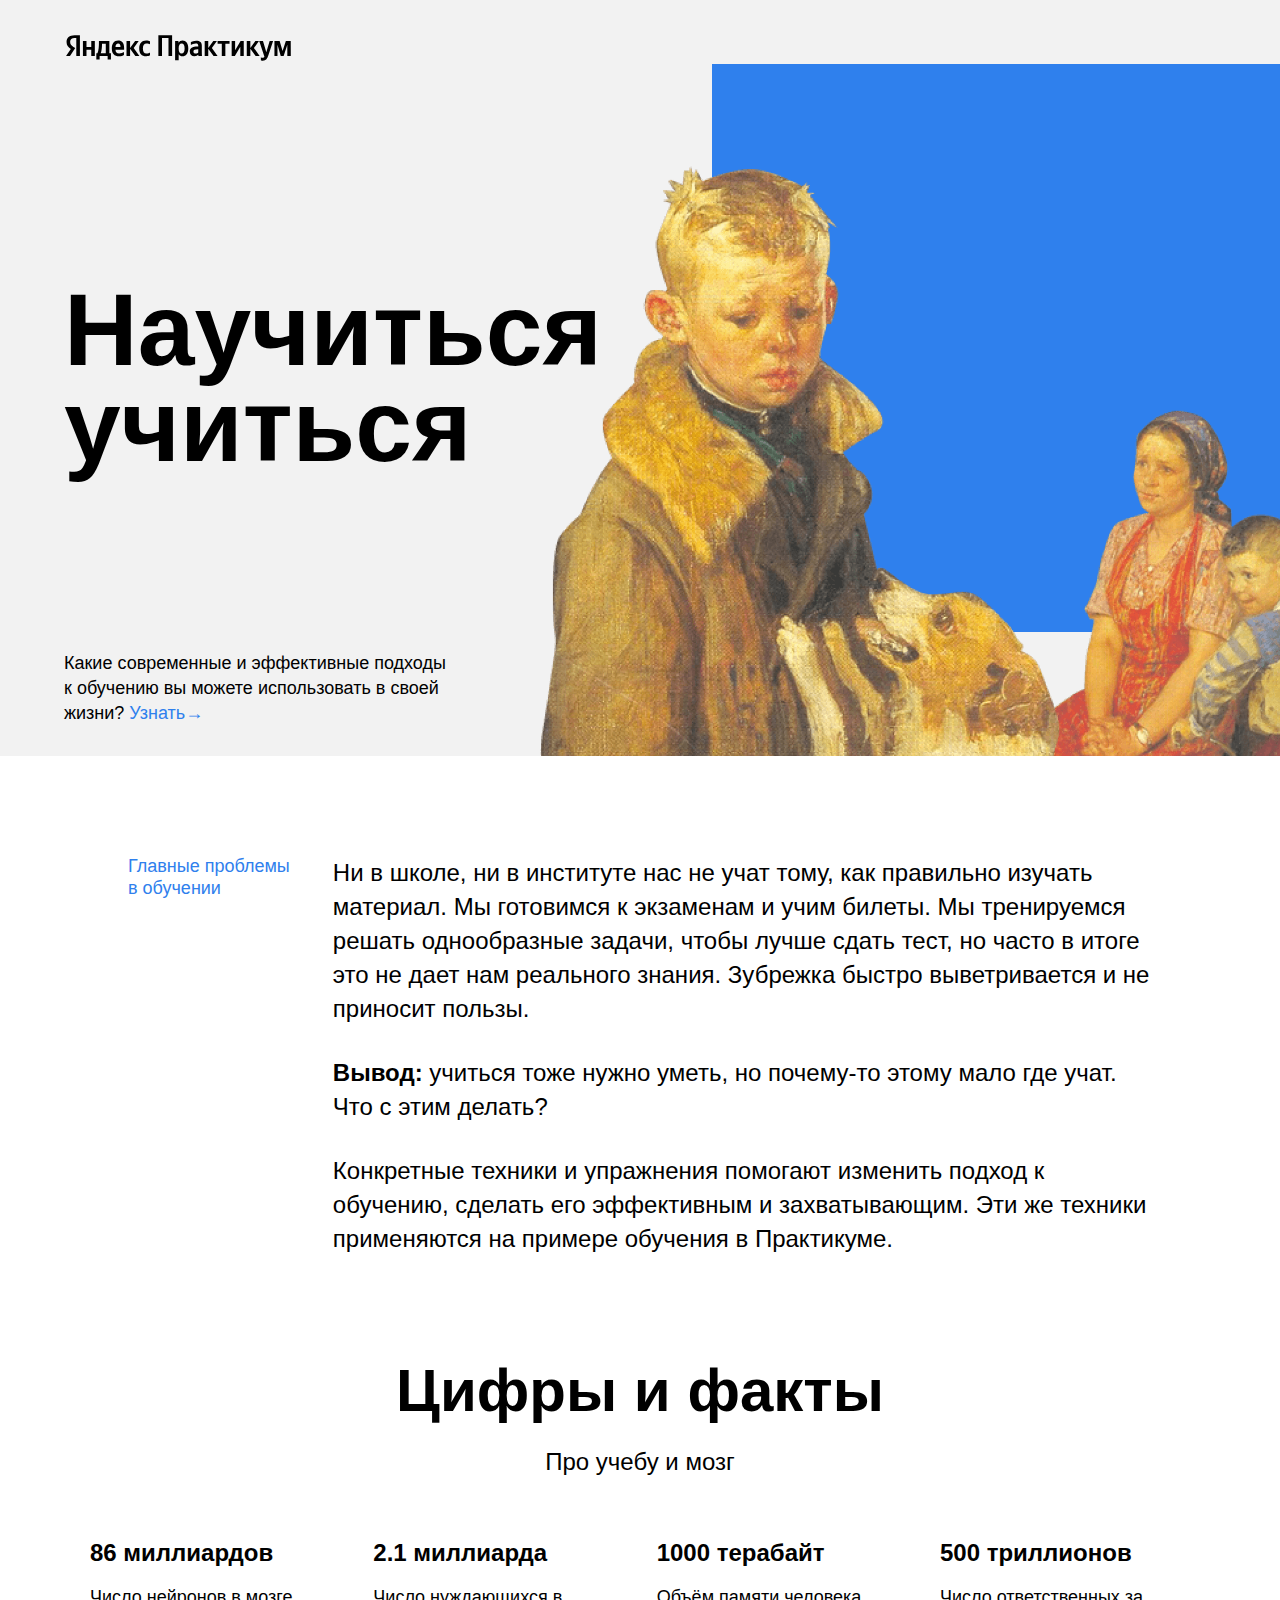
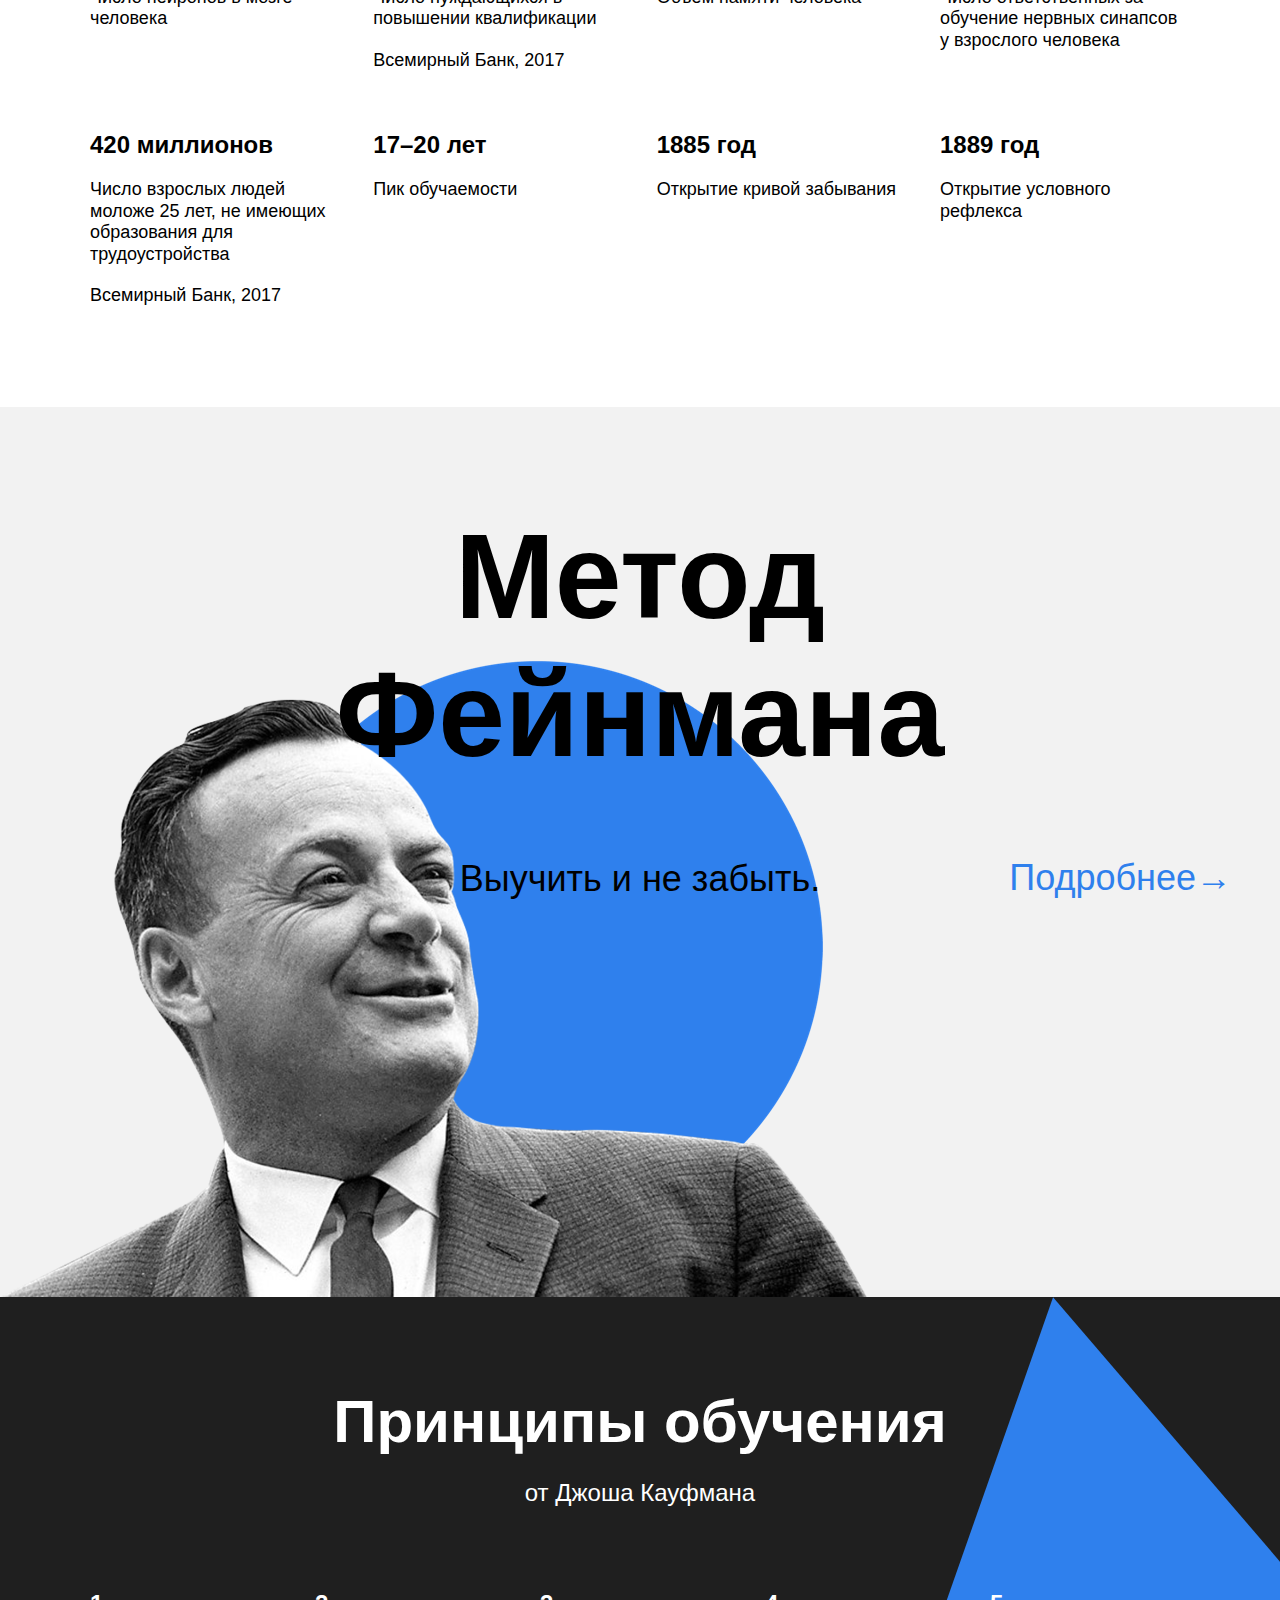
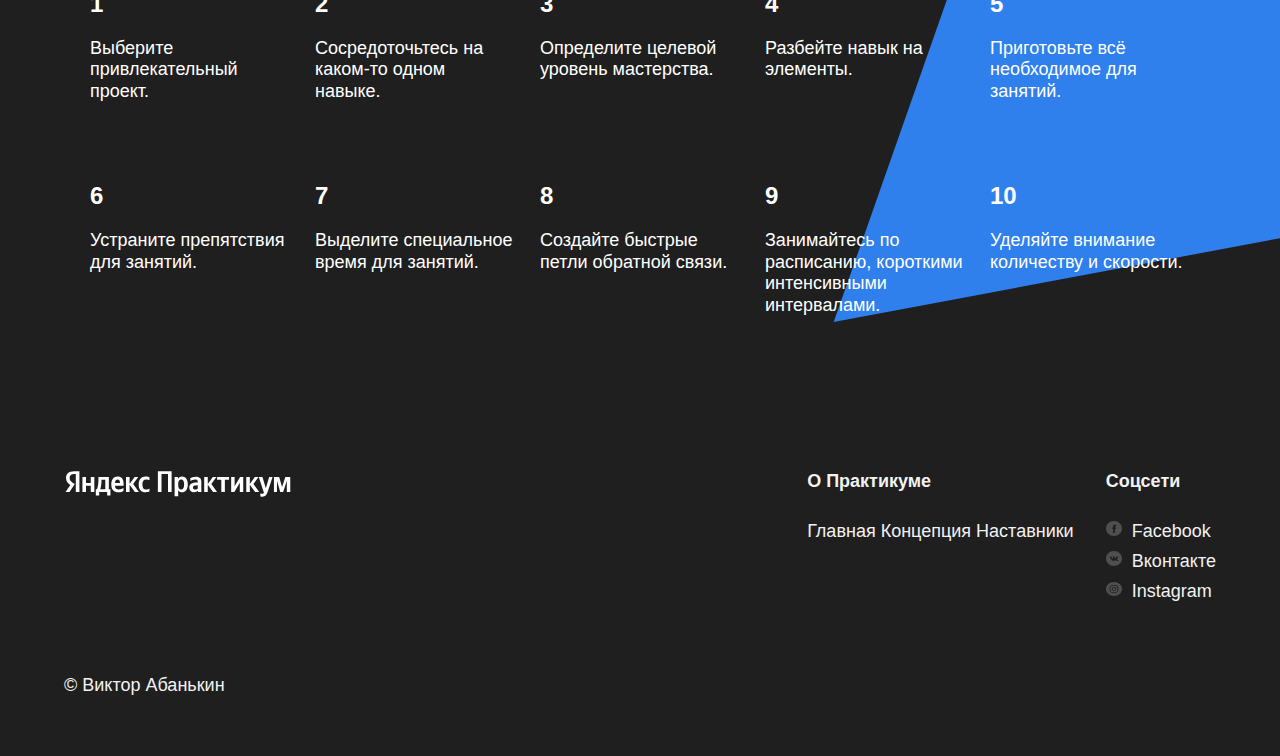
==== index.html @ db8a9d6f "финальные исправления?" ====
<!DOCTYPE html>
<html lang="ru">
<head>
  <meta charset="UTF-8">
  <meta name="viewport" content="width=device-width, initial-scale=1.0">
  <meta name="subject" content="Как эффективней учиться">
  <meta name="description" content="Методы и принципы обучения">
  <title>Научиться учиться</title>
  <link rel="stylesheet" href="styles/normalize.css">
  <link rel="stylesheet" href="styles/style.css">
</head>
  <body class="page">

     <header class="header">
      <img class="logo logo_place_header" src="images/logo_place_header.svg" alt="Яндекс Практикум">
      <h1 class="header__title">Научиться учиться</h1>
      <p class="header__subtitle">Какие современные и эффективные подходы к обучению вы можете использовать в своей жизни?<a class="header__link" href="#"> Узнать&#8594;</a></p>
      <img class="header__main-illustration" src="images/header-image.png" alt="Мальчик приходит из школы с двойкой.Его встречют мама и младший брат. Мама явно расстроена плохой учебой сына.">
      <div class="header__square-pic"></div>
     </header>

    <main class="content">

      <section class="discription">
        <div class="two-columns">
        <h2 class="two-columns__brief">Главные проблемы в обучении</h2>
        <div class="two-columns__main-text">
          <p class="two-columns__paragraph">Ни в школе, ни в институте нас не учат тому, как правильно изучать материал. Мы готовимся к экзаменам и учим билеты. Мы тренируемся решать однообразные задачи, чтобы лучше сдать тест, но часто в итоге это не дает нам реального знания. Зубрежка быстро выветривается и не приносит пользы.</p>
          <p class="two-columns__paragraph"><span class="two-columns__span-accent">Вывод:</span> учиться тоже нужно уметь, но почему-то этому мало где учат. Что с этим делать?</p>
          <p class="two-columns__paragraph">Конкретные техники и упражнения помогают изменить подход к обучению, сделать его эффективным и захватывающим. Эти же техники применяются на примере обучения в Практикуме.</p>
        </div>
        </div>
      </section>

      <section class="digits">
        <h2 class="section-title">Цифры и факты</h2>
        <p class="section-subitle">Про учебу и мозг</p>
        <ul class="table">
          <li class="table__cell">
            <h4 class="table__heading">86 миллиардов</h4>
            <p class="table__text">Число нейронов в мозге человека</p>
          </li>
          <li class="table__cell">
            <h4 class="table__heading">2.1 миллиарда</h4>
            <p class="table__text">Число нуждающихся в повышении квалификации</p>
            <p class="table__text">Всемирный Банк, 2017</p>
          </li>
          <li class="table__cell">
            <h4 class="table__heading">1000 терабайт</h4>
            <p class="table__text">Объём памяти человека</p>
          </li>
          <li class="table__cell">
            <h4 class="table__heading">500 триллионов</h4>
            <p class="table__text">Число ответственных за обучение нервных синапсов у взрослого человека</p>
          </li>
          <li class="table__cell">
            <h4 class="table__heading">420 миллионов</h4>
            <p class="table__text">Число взрослых людей моложе 25 лет, не имеющих образования для трудоустройства</p>
            <p class="table__text">Всемирный Банк, 2017</p>
          </li>
          <li class="table__cell">
            <h4 class="table__heading">17–20 лет</h4>
            <p class="table__text">Пик обучаемости</p>
          </li>
          <li class="table__cell">
            <h4 class="table__heading">1885 год</h4>
            <p class="table__text">Открытие кривой забывания</p>
          </li>
          <li class="table__cell">
            <h4 class="table__heading">1889 год</h4>
            <p class="table__text">Открытие условного рефлекса</p>
          </li>
        </ul>
      </section>

      <section class="feynman">
        <h2 class="feynman__title">Метод Фейнмана</h2>
        <p class="feynman__subtitle">Выучить и не забыть.</p>
        <a class="feynman__link" href="#">Подробнее&#8594;</a>
      </section>

      <section class="kaufman">
        <h2 class="section-title section-title_theme_dark">Принципы обучения</h2>
        <h3 class="section-subitle section-subitle_theme_dark">от Джоша Кауфмана</h3>
        <ul class="table table_dark_theme">
          <li class="table__cell table__cell_theme_dark">
            <h4 class="table__heading table__heading_theme_dark">1</h4>
            <p class="table__text table__text_theme_dark">Выберите привлекательный проект.</p>
          </li>
          <li class="table__cell table__cell_theme_dark">
            <h4 class="table__heading table__heading_theme_dark">2</h4>
            <p class="table__text table__text_theme_dark">Сосредоточьтесь на каком-то одном навыке.</p>
          </li>
          <li class="table__cell table__cell_theme_dark">
            <h4 class="table__heading table__heading_theme_dark">3</h4>
            <p class="table__text table__text_theme_dark">Определите целевой уровень мастерства.</p>
          </li>
          <li class="table__cell table__cell_theme_dark">
            <h4 class="table__heading table__heading_theme_dark">4</h4>
            <p class="table__text table__text_theme_dark">Разбейте навык на элементы.</p>
          </li>
          <li class="table__cell table__cell_theme_dark">
            <h4 class="table__heading table__heading_theme_dark">5</h4>
            <p class="table__text table__text_theme_dark">Приготовьте всё необходимое для занятий.</p>
          </li>
          <li class="table__cell table__cell_theme_dark">
            <h4 class="table__heading table__heading_theme_dark">6</h4>
            <p class="table__text table__text_theme_dark">Устраните препятствия для занятий.</p>
          </li>
          <li class="table__cell table__cell_theme_dark">
            <h4 class="table__heading table__heading_theme_dark">7</h4>
            <p class="table__text table__text_theme_dark">Выделите специальное время для занятий.</p>
          </li>
          <li class="table__cell table__cell_theme_dark">
            <h4 class="table__heading table__heading_theme_dark">8</h4>
            <p class="table__text table__text_theme_dark">Создайте быстрые петли обратной связи.</p>
          </li>
          <li class="table__cell table__cell_theme_dark">
            <h4 class="table__heading table__heading_theme_dark">9</h4>
            <p class="table__text table__text_theme_dark">Занимайтесь по расписанию, короткими интенсивными интервалами.</p>
          </li>
          <li class="table__cell table__cell_theme_dark">
            <h4 class="table__heading table__heading_theme_dark">10</h4>
            <p class="table__text table__text_theme_dark">Уделяйте внимание количеству и скорости.</p>
          </li>
        </ul>
      <div class="kaufman__triangle"></div>
      </section>
    </main>

    <footer class="footer">
      <div class="footer__columns">
        <div class="footer__column footer__column_content_copyright">
          <img class="logo logo_place_footer" src="images/logo_place_footer.svg" alt="Яндекс Практикум">
          <p class="footer__author">&copy; Виктор Абанькин</p>
        </div>
        <div class="footer__column footer__column_content_info">
          <h4 class="footer__column-heading">О Практикуме</h4>
          <nav class="footer__column-link"s>
            <a class="footer__column-link" href="#">Главная</a>
            <a class="footer__column-link" href="#">Концепция</a>
            <a class="footer__column-link" href="#">Наставники</a>
          </nav>
        </div>
        <div class="footer__column footer__column_content_social">
          <h4 class="footer__column-heading">Соцсети</h4>
          <ul class="footer__column-links">
          <li><a class="footer__column-link" href="#"><img class="footer__column-social-icon" src="images/facebook_color_white.svg" alt="">Facebook</a></li>
          <li><a class="footer__column-link" href="#"><img class="footer__column-social-icon" src="images/vk_color_white.svg" alt="">Вконтакте</a></li>
          <li><a class="footer__column-link" href="#"><img class="footer__column-social-icon" src="images/instagram_color_white.svg" alt="">Instagram</a></li>
          </ul>
        </div>
      </div>
    </footer>
</body>
</html>
---- styles/style.css ----
.page {
  min-width: 1100px;
  max-width: 1600px;
  margin: 0 auto;
  font-family: 'Helvetica Neue', Arial, sans-serif;
}

.header {
  display: flex;
  position: relative;
  height: 100vh;
  min-height: 600px;
  max-height: 756px;
  background-color: #f2f2f2;
  z-index: 1;
}

.logo {
  width: 229px;
  height: 32px;
}

.logo_place_header {
  position: absolute;
  top: 30px;
  left: 64px;
  }

.header__title {
  align-self: center;
  max-width: 730px;
  margin-left: 64px;
  line-height: 96px;
  font-size: 102px;
  font-weight: 600;
  z-index: 1;
}

.header__subtitle {
  position: absolute;
  bottom: 30px;
  left: 64px;
  width: 388px;
  margin: 0;
  line-height: 25px;
  font-weight: normal;
  font-size: 18px;
  z-index: 1;
}

.header__link {
  line-height: 25px;
  font-weight: normal;
  width: 338px;
  font-size: 18px;
  color:#2f80ed;
  text-decoration: none;
}

.header__main-illustration {
  position: absolute;
  bottom: 0;
  right: 0;
  width: 765px;
  height: 608px;
  object-fit: cover;
}

.header__square-pic {
  position: absolute;
  right: 0;
  top: 64px;
  height: 568px;
  width: 568px;
  margin: 0;
  background-color: #2f80ed;
  z-index: -1;
}

.discription {
  display: flex;
  justify-content: center;
  padding-top: 100px;
}

.two-columns {
  display: flex;
  justify-content: space-between;
  width: 80%;
  padding: 0;
}

.two-columns__brief {
  width: 175px;
  margin: 0;
  line-height: 1.2;
  font-size: 18px;
  font-weight: normal;
  color: #2f80ed;
}

.two-columns__main-text {
  width: 80%;
  min-width: 784px;
  line-height: 34px;
  font-size: 24px;
  font-weight: normal;
  color: #000000;
}

.two-columns__paragraph {
  margin: 0;
  margin-bottom: 30px;
}

.two-columns__paragraph:last-of-type {
  margin-bottom: 0px;
}

.two-columns__span-accent {
  line-height: 34px;
  font-size: 24px;
  font-weight: 600;
  color: #000000;
}

.digits {
  display: flex;
  flex-wrap: wrap;
  justify-content: center;
  padding-top: 100px;
  padding-bottom: 100px;
}

.section-title {
  display: flex;
  justify-content: center;
  width: 60%;
  margin: 0;
  margin-bottom: 20px;
  line-height: 1.15;
  font-size: 60px;
  font-weight: 600;
}

.section-subitle {
  display: flex;
  justify-content: center;
  width: 60%;
  margin: 0;
  line-height: 34px;
  font-size: 24px;
  font-weight: normal;
}

.table {
  display: flex;
  flex-wrap: wrap;
  justify-content: space-between;
  width: 1100px;
  margin:0 auto 0 auto;
  padding: 0;
  padding-left: 0;
  list-style-type:none;
}

.table__cell {
  width: 250px;
  margin-top: 60px;
}

.table__heading {
  margin: 0;
  line-height: 1.15;
  font-size: 24px;
  font-weight: 600;
}

.table__text {
  margin: 0;
  margin-top: 20px;
  line-height: 1.2;
  font-size: 18px;
  font-weight: normal;
}

.feynman {
  display: flex;
  position: relative;
  flex-wrap: wrap;
  flex-direction: column;
  align-content: center;
  min-height: 890px;
  background-color: #f2f2f2;
  background-image: url(../images/feynman.png);
  background-size: 867px 637px;
  background-repeat: no-repeat;
  background-position: left bottom;
}

.feynman__title {
  display: flex;
  text-align: center;
  width: 684px;
  margin: 0;
  margin-top: 100px;
  line-height: 1.15;
  font-size: 120px;
  font-weight: 600;
}

.feynman__subtitle {
  display: flex;
  justify-content: center;
  margin-top: 70px;
  padding: 0;
  line-height: 51px;
  font-size: 36px;
  font-weight: normal;
}

.feynman__link {
  position: absolute;
  right: 48px;
  top: 50%;
  margin: 0;
  line-height: 51px;
  font-size: 36px;
  font-weight: normal;
  color: #2f80ed;
  text-decoration: none;
}

.kaufman {
  display: flex;
  position: relative;
  flex-wrap: wrap;
  justify-content: center;
  padding-top: 90px;
  padding-bottom: 90px;
  overflow: hidden;
  background-color: #1f1f1f;
}

.section-title_theme_dark {
  color: white;
  z-index: 1;
}

.section-subitle_theme_dark {
  color: white;
}

.table_dark_theme {
  margin:0 auto 0 auto;
  z-index: 1;
}

.table__heading_theme_dark {
padding-bottom: 20px;
}

.table__text_theme_dark {
margin: 0;
}

.kaufman__triangle{
  position: absolute;
  top: 0;
  right: -210px;
  width: 877px;
  height: 877px;
  background-image: url(../images/kaufman-triangle.svg);
  background-size: 877px 877px;

  z-index: 0;
}

.table__cell_theme_dark {
  width: 200px;
  margin-top: 80px;
  color: white;
  list-style: none;
}

.footer {
  display: flex;
  justify-content: center;
  min-height: 350px;
  box-sizing: border-box;
  padding-top: 60px;
  padding-bottom: 40px;
  background-color: #1f1f1f;
}

.footer__columns {
  display: flex;
  justify-content: space-between;
  width: 90%;
}

.footer__column {
  display: flex;
  flex-direction: column;
}

.footer__column_content_copyright {
  justify-content: space-between;
  flex-basis: 711px;
}

.logo_place_footer {
  width: 228px;
  height: 32px;
}

.footer__author {
  margin: 18px 0 18px 0;
  line-height: 25px;
  font-size: 18px;
  font-weight: normal;
  color: #f2f2f2;
}

.footer__column_content_info {
  color: #f2f2f2;
}

.footer__column-heading {
  margin: 0;
  margin-bottom: 20px;
  line-height: 30px;
  font-size: 18px;
  font-weight: 600;
}

.footer__column-links {
  display: flex;
  flex-direction: column;
  margin: 0;
  padding: 0;
  list-style: none;
}

.footer__column_content_social {
  color: #f2f2f2;
}

.footer__column-link {
  margin: 0;
  line-height: 30px;
  font-size: 18px;
  font-weight: normal;
  color: #f2f2f2;
  text-decoration: none;
}

.footer__column-social-icon {
  width: 16px;
  height: 16px;
  margin-right: 10px;
}
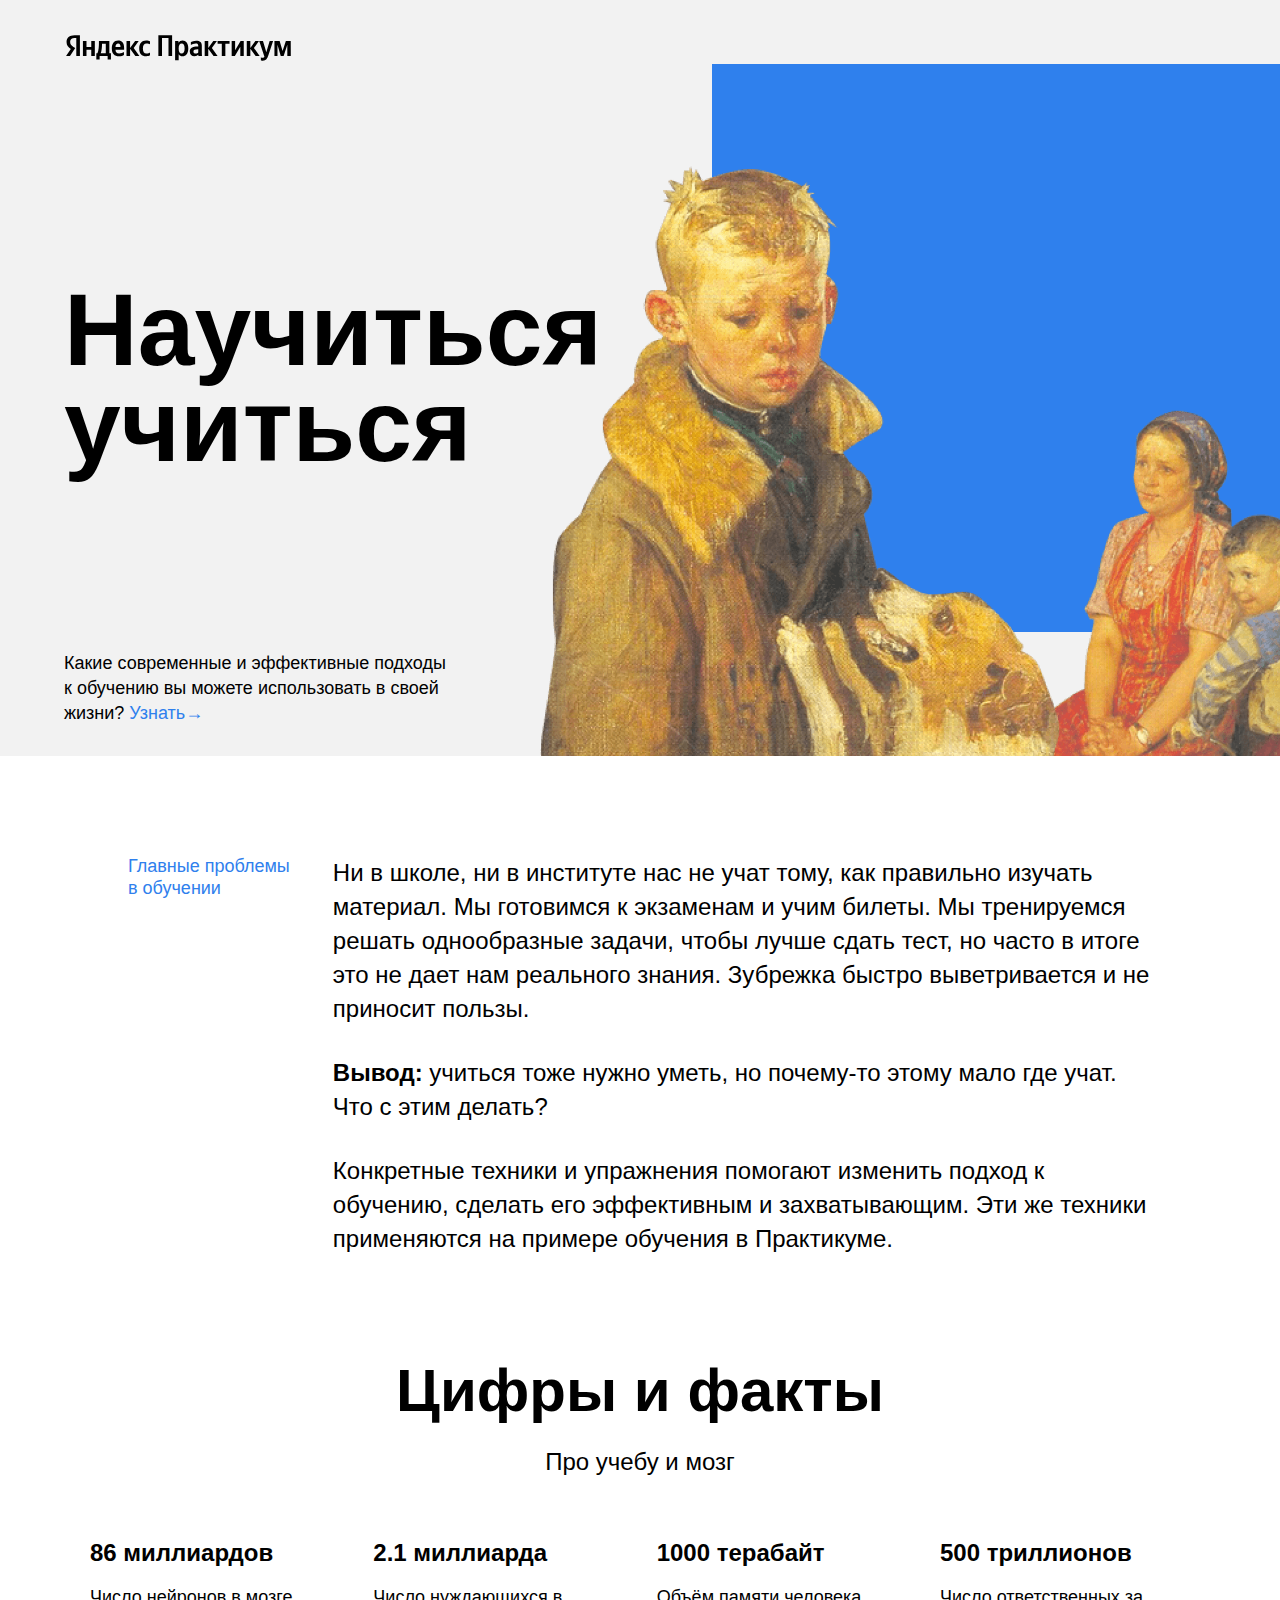
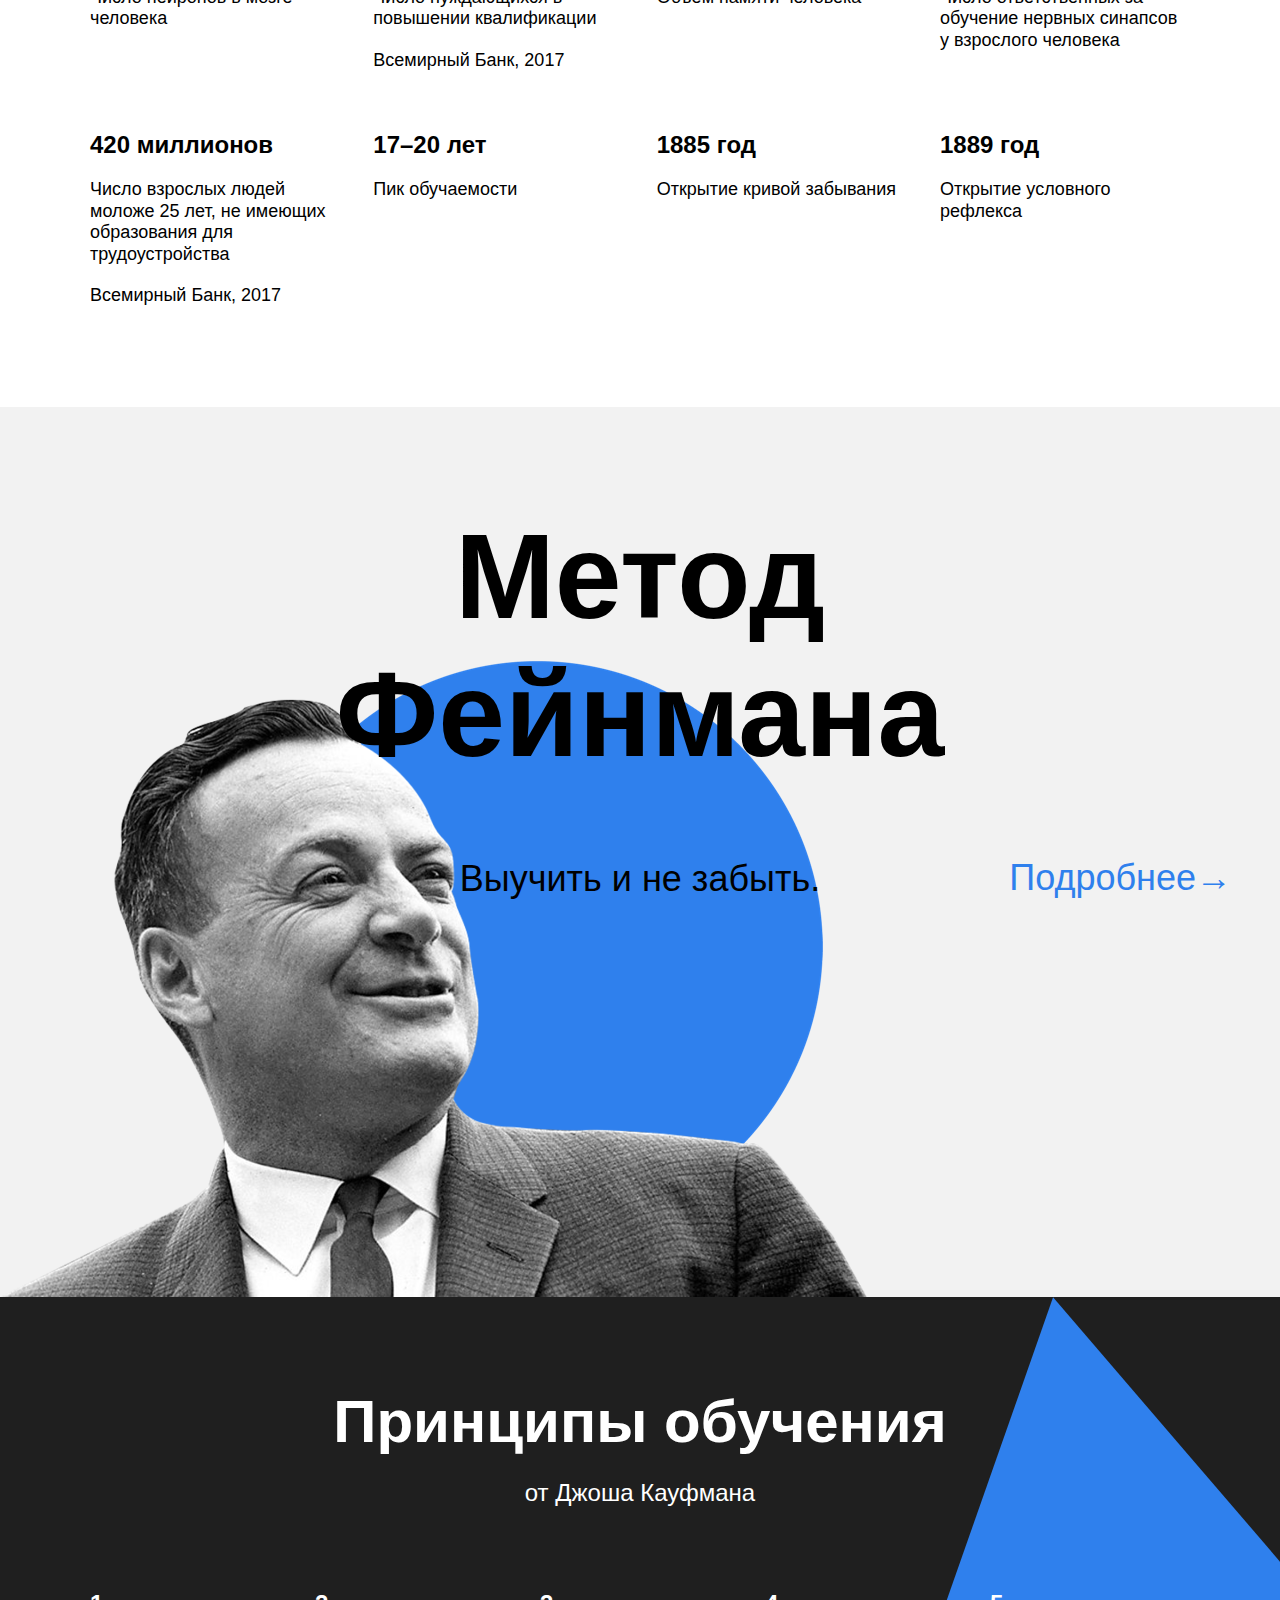
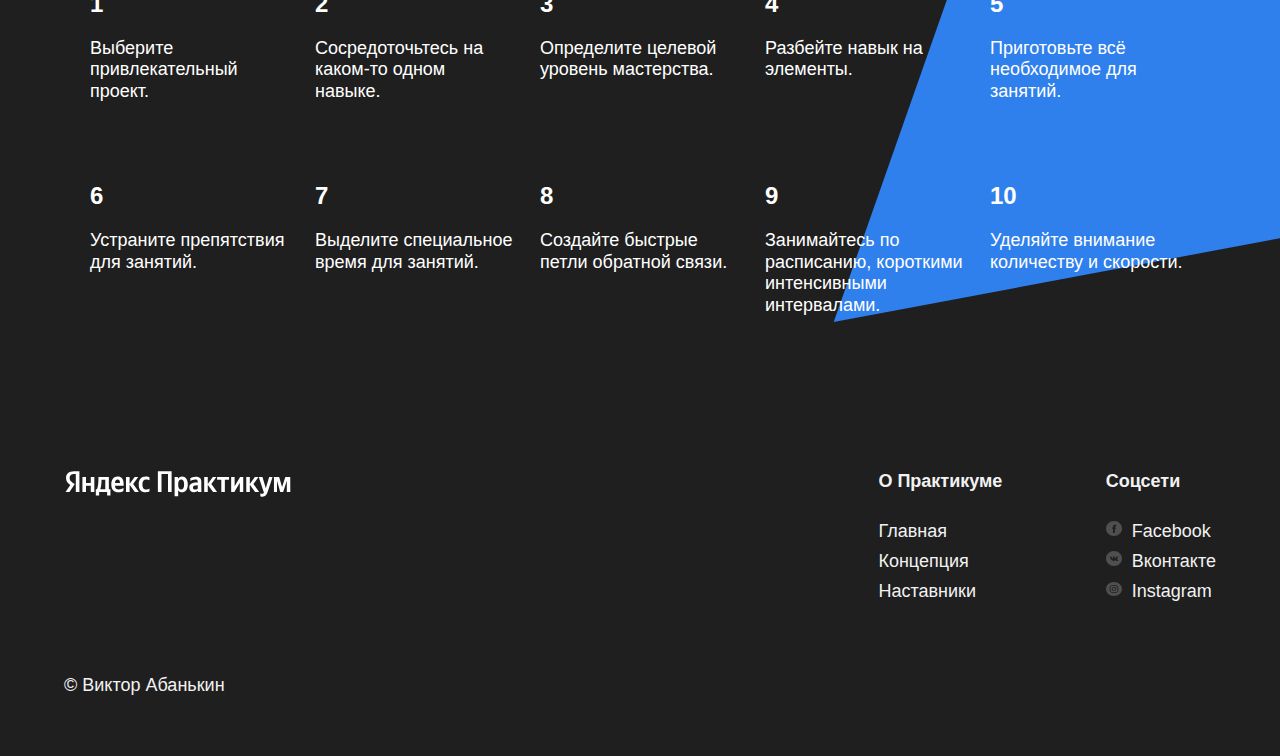
==== commit a7134474: "исправлены triangle;logo_place_header и ковычки footer" ====
--- a/index.html
+++ b/index.html
@@ -136,7 +136,7 @@
         </div>
         <div class="footer__column footer__column_content_info">
           <h4 class="footer__column-heading">О Практикуме</h4>
-          <nav class="footer__column-link"s>
+          <nav class="footer__column-links">
             <a class="footer__column-link" href="#">Главная</a>
             <a class="footer__column-link" href="#">Концепция</a>
             <a class="footer__column-link" href="#">Наставники</a>
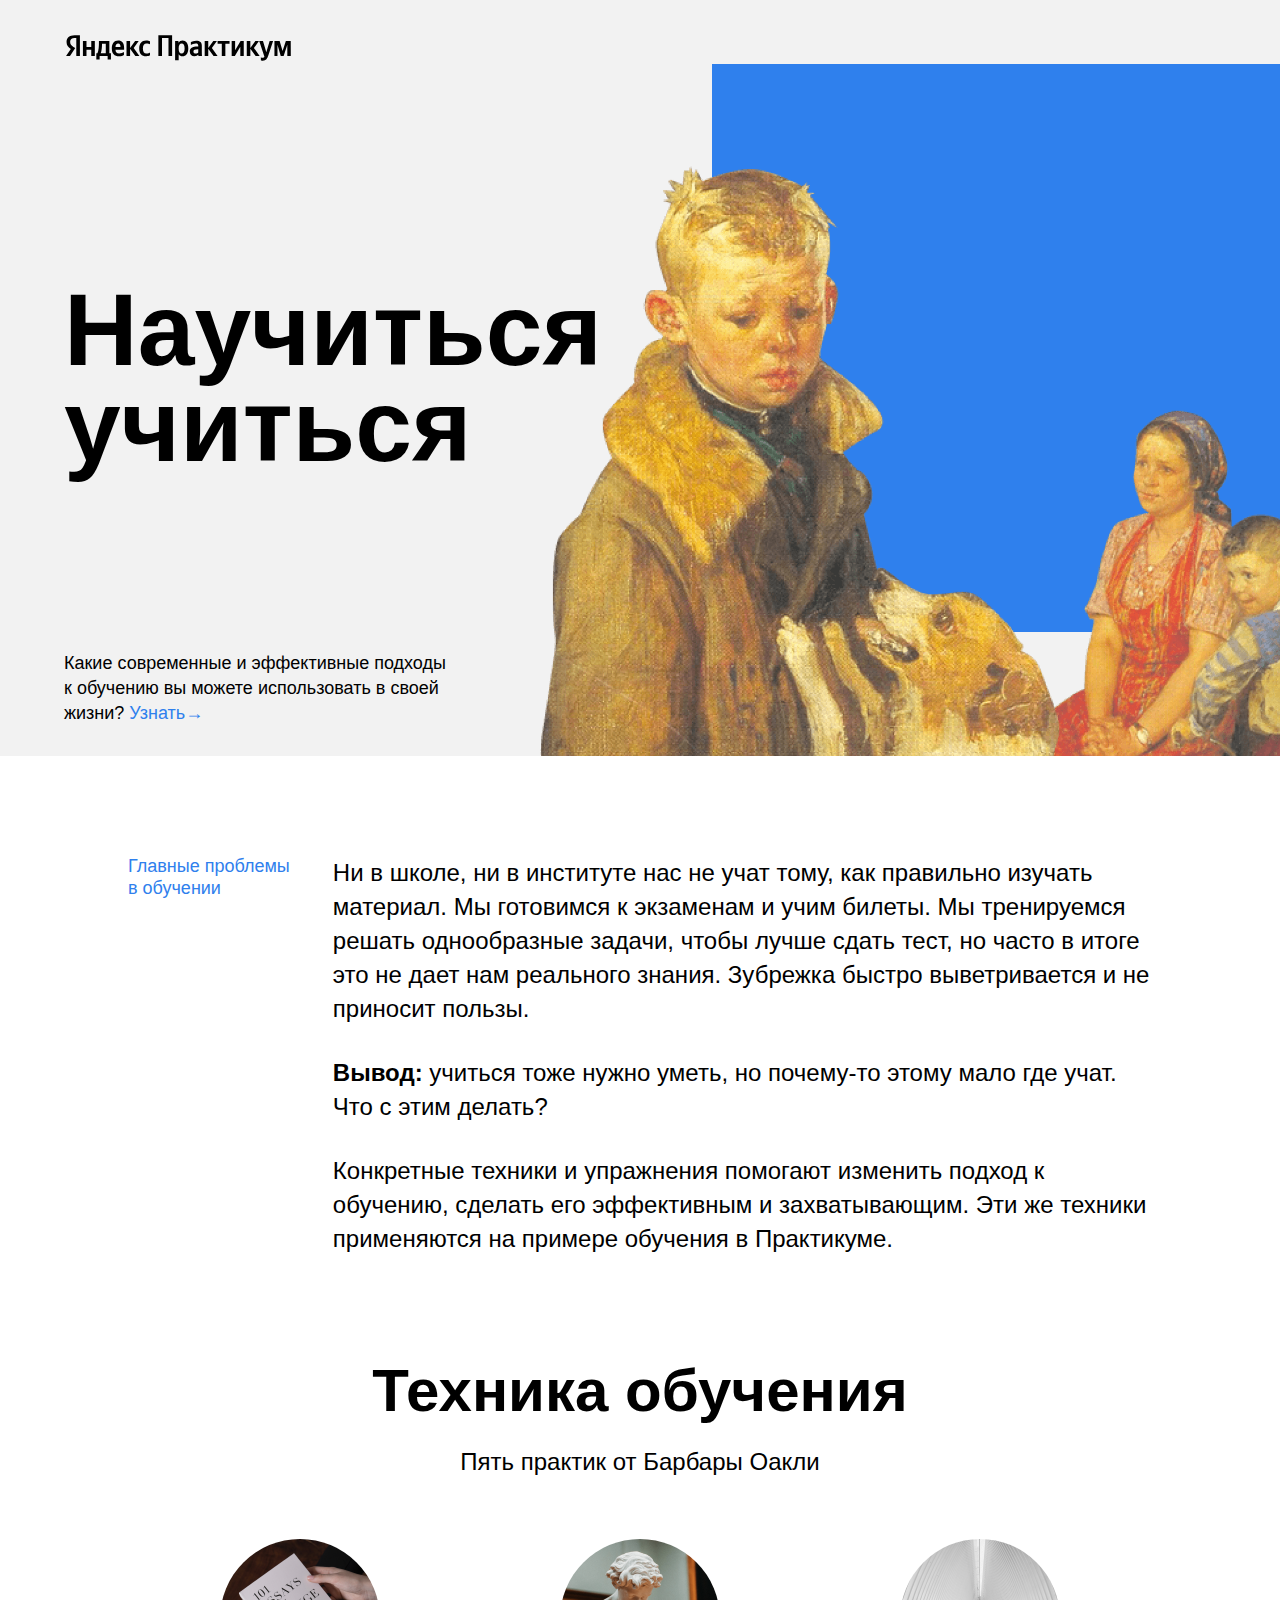
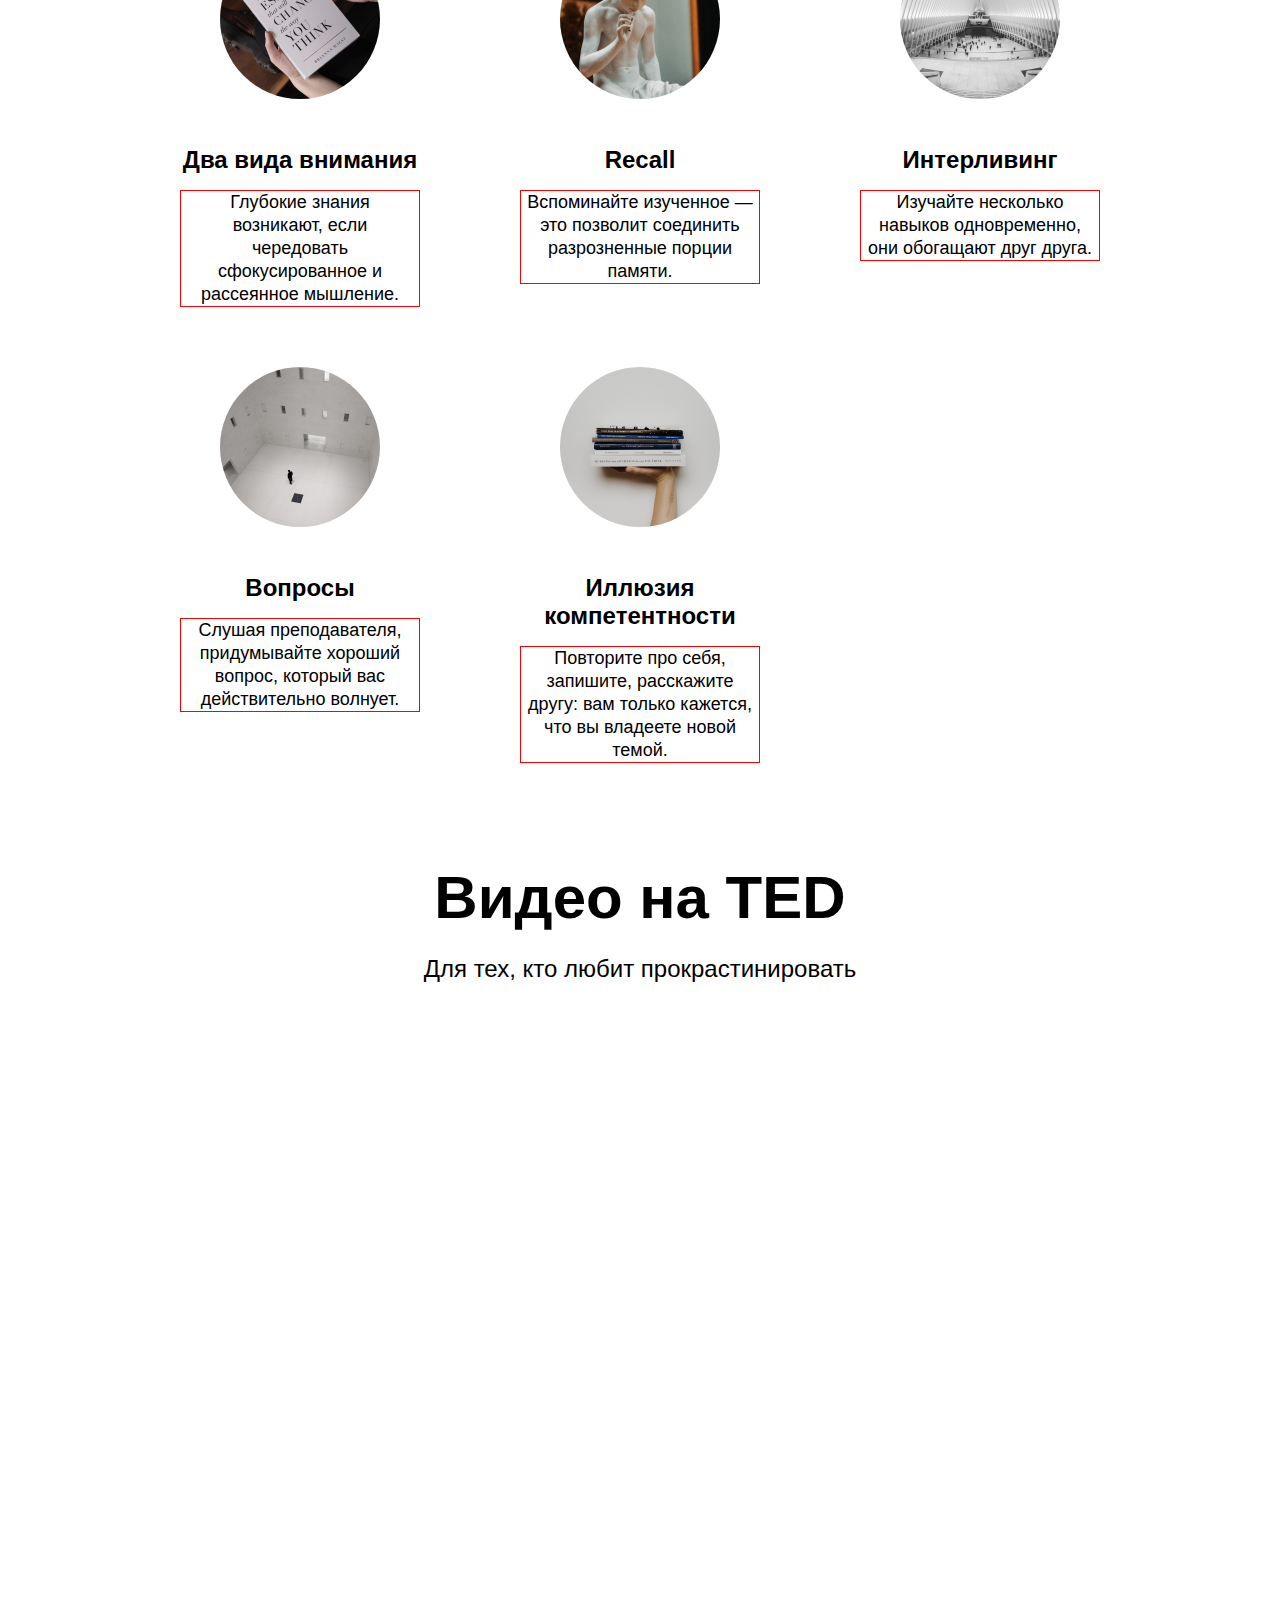
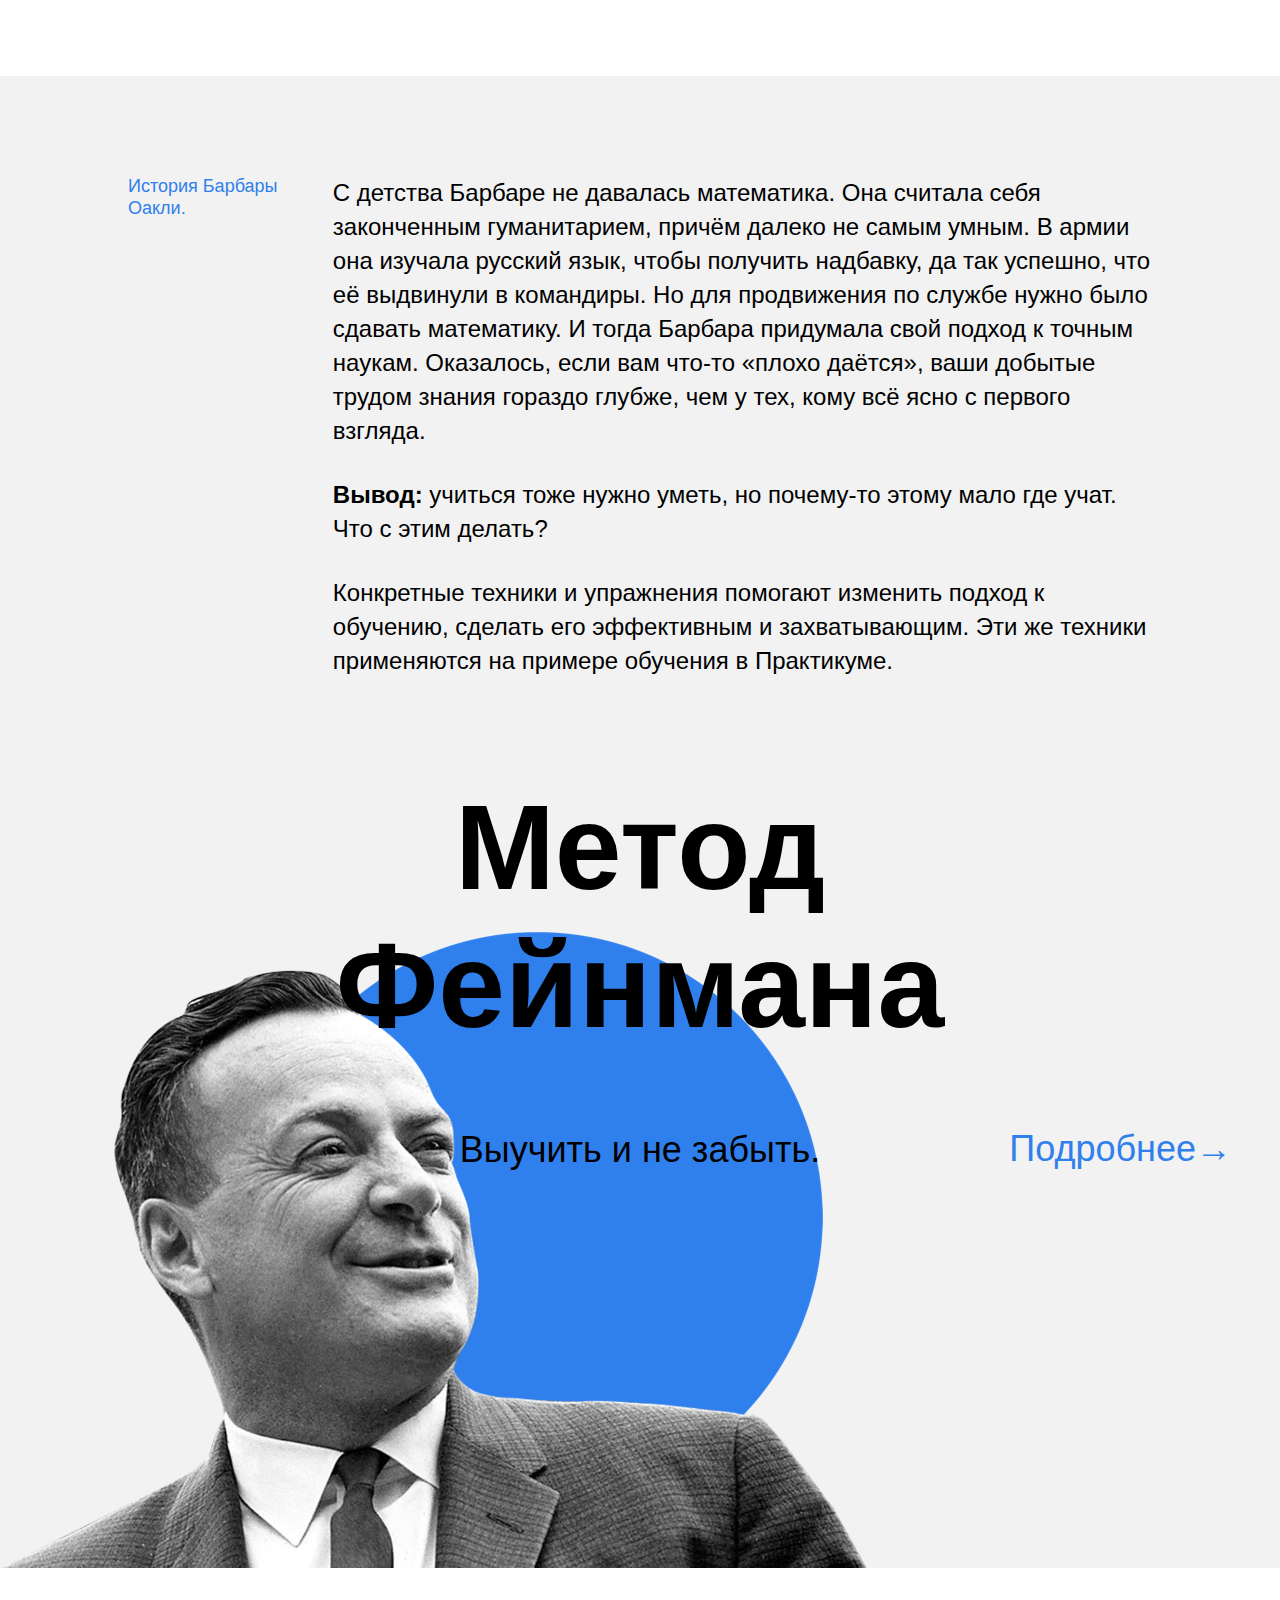
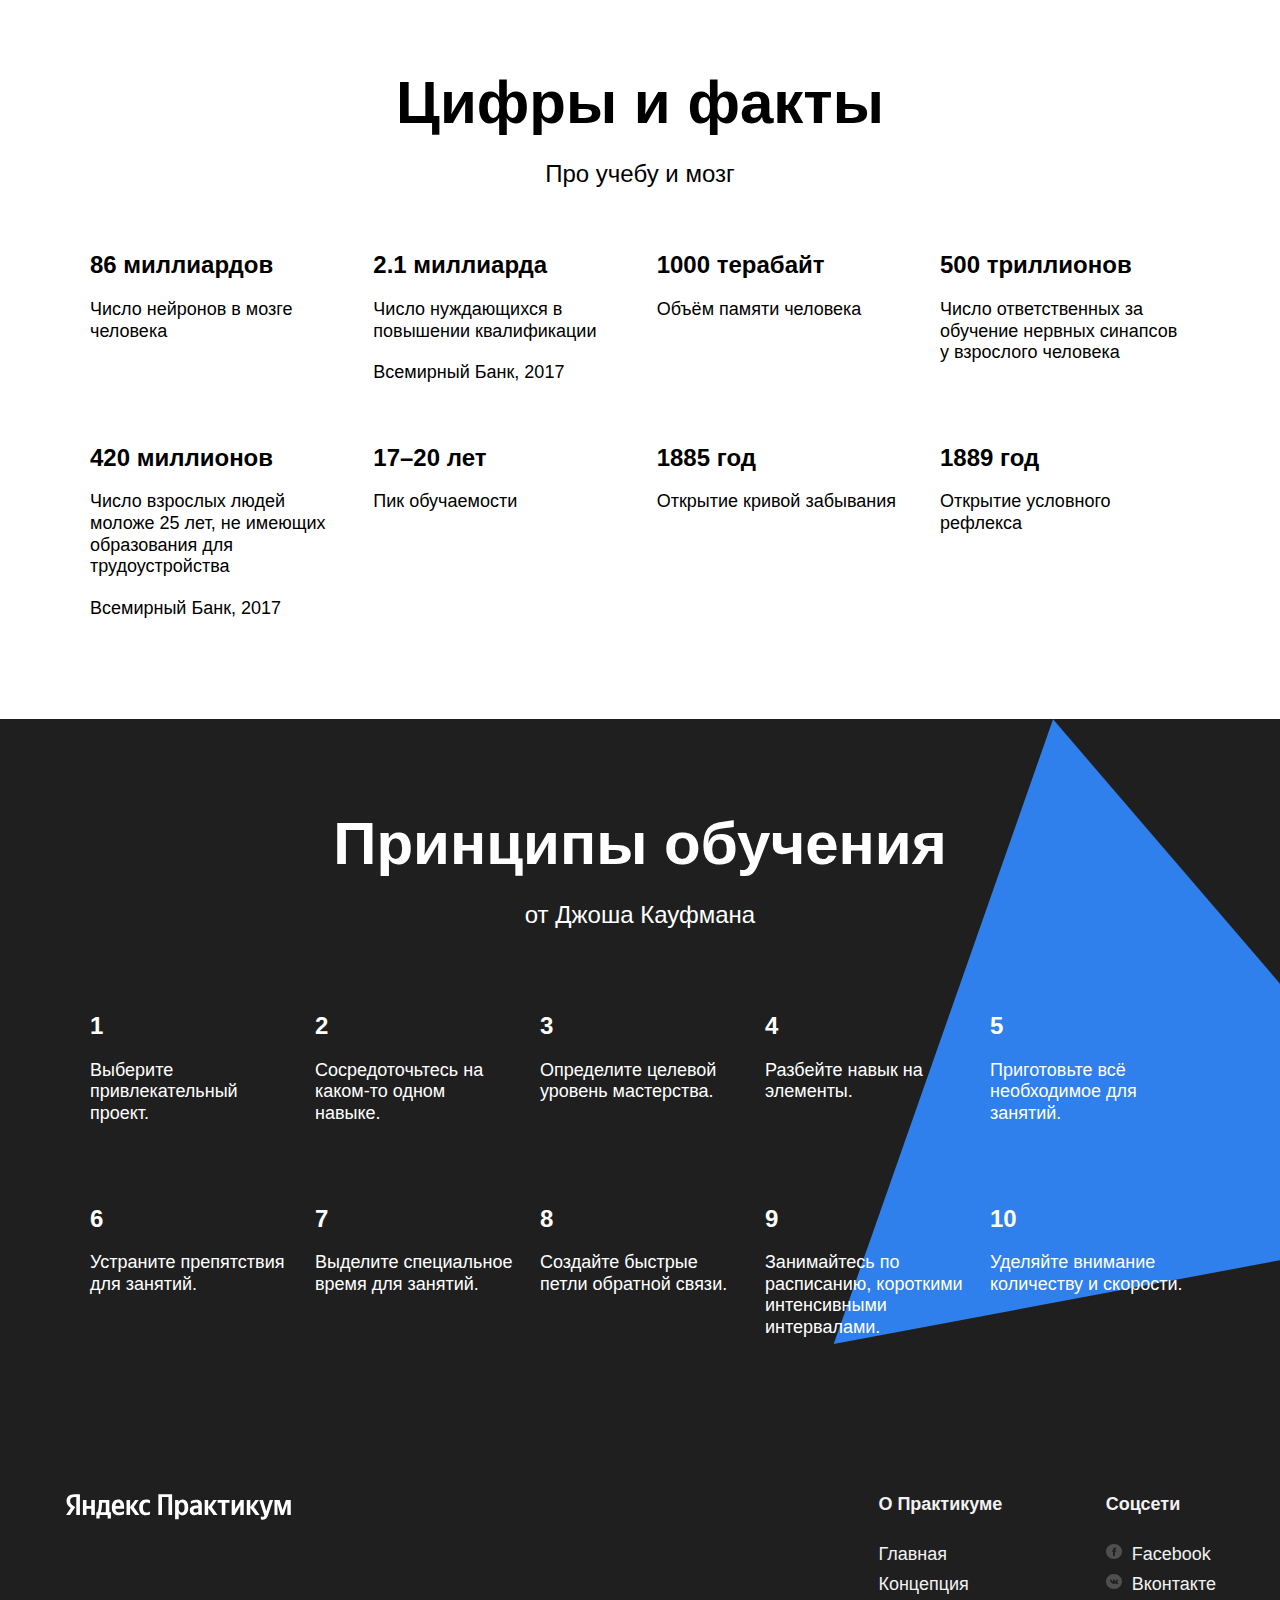
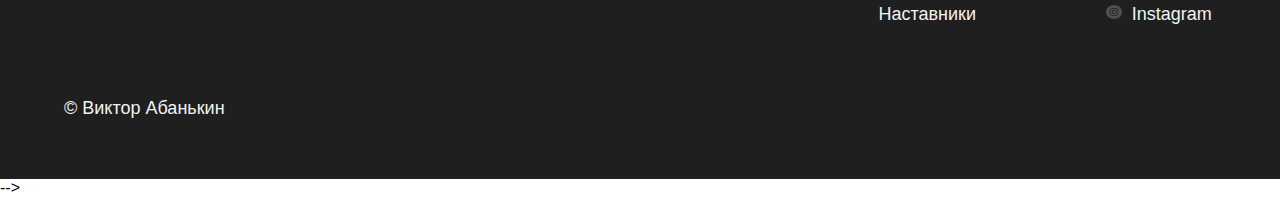
==== commit 2d993bb7: "сделаны пару первых страниц" ====
--- a/index.html
+++ b/index.html
@@ -8,6 +8,7 @@
   <title>Научиться учиться</title>
   <link rel="stylesheet" href="styles/normalize.css">
   <link rel="stylesheet" href="styles/style.css">
+  <link rel="stylesheet" href="index.css">
 </head>
   <body class="page">
 
@@ -16,7 +17,7 @@
       <h1 class="header__title">Научиться учиться</h1>
       <p class="header__subtitle">Какие современные и эффективные подходы к обучению вы можете использовать в своей жизни?<a class="header__link" href="#"> Узнать&#8594;</a></p>
       <img class="header__main-illustration" src="images/header-image.png" alt="Мальчик приходит из школы с двойкой.Его встречют мама и младший брат. Мама явно расстроена плохой учебой сына.">
-      <div class="header__square-pic"></div>
+      <div class="header__square-pic rotation"></div>
      </header>
 
     <main class="content">
@@ -32,6 +33,66 @@
         </div>
       </section>
 
+      <section class="techniques">
+        <h2 class="section-title">Техника обучения</h2>
+        <p class="section-subitle">Пять практик от Барбары Оакли</p>
+        <ul class="cards">
+          <li class="cards__item">
+            <img class="cards__image" src="images/cards-attention.png" alt="Руки держат книгу.На обложке написано: 101 эссэ которые изменят то как вы мыслити">
+            <h4 class="cards__title">Два вида внимания</h4>
+            <p class="cards__discription">Глубокие знания возникают, если чередовать сфокусированное и рассеянное мышление.</p>
+          </li>
+          <li class="cards__item">
+            <img class="cards__image" src="images/cards-recall.png" alt="Скульптура думающего человека">
+            <h4 class="cards__title">Recall</h4>
+            <p class="cards__discription">Вспоминайте изученное — это позволит соединить разрозненные порции памяти.</p>
+          </li>
+          <li class="cards__item">
+            <img class="cards__image" src="images\cards-interliving.png" alt="Интерьер высого помещения. Стены формируются из множества тонких колонн. В помещении много людей">
+            <h4 class="cards__title">Интерливинг</h4>
+            <p class="cards__discription">Изучайте несколько навыков одновременно, они обогащают друг друга.</p>
+          </li>
+          <li class="cards__item">
+            <img class="cards__image" src="images/cards-question.png" alt="Интерьер высого буелого помещения с множеством узких окон. В середини стоит человек">
+            <h4 class="cards__title">Вопросы</h4>
+            <p class="cards__discription">Слушая преподавателя, придумывайте хороший вопрос, который вас действительно волнует.</p>
+          </li>
+          <li class="cards__item">
+            <img class="cards__image" src="images/cards-competence.png" alt="Рука держит стопку книг">
+            <h4 class="cards__title">Иллюзия компетентности</h4>
+            <p class="cards__discription">Повторите про себя, запишите, расскажите другу: вам только кажется, что вы владеете новой темой.</p>
+          </li>
+        </ul>
+      </section>
+
+      <section class="video">
+        <h2 class="section-title">Видео нa TED</h2>
+        <p class="section-subitle">Для тех, кто любит прокрастинировать</p>
+        <div class="video__iframes">
+        <iframe id="ytplayer" type="text/html" width="515" height="316" src="https://www.youtube.com/embed/5MgBikgcWnY?controls=0&modestbranding=1" frameborder="0" allowfullscreen class="video__iframe"></iframe>
+        <iframe id="ytplayer" type="text/html" width="515" height="316" src="https://www.youtube.com/embed/5MgBikgcWnY?controls=0&modestbranding=1" frameborder="0" allowfullscreen class="video__iframe"></iframe>
+        </div>
+      </section>
+
+      <section class="oakley">
+        <div class="two-columns">
+        <h2 class="two-columns__brief">История Барбары Оакли.</h2>
+        <div class="two-columns__main-text">
+          <p class="two-columns__paragraph">С детства Барбаре не давалась математика. Она считала себя законченным гуманитарием, причём далеко не самым умным. В армии она изучала русский язык, чтобы получить надбавку, да так успешно, что её выдвинули в командиры. Но для продвижения по службе нужно было сдавать математику. И тогда Барбара придумала свой подход к точным наукам. Оказалось, если вам что-то «плохо даётся», ваши добытые трудом знания гораздо глубже, чем у тех, кому всё ясно с первого взгляда.</p>
+          <p class="two-columns__paragraph"><span class="two-columns__span-accent">Вывод:</span> учиться тоже нужно уметь, но почему-то этому мало где учат. Что с этим делать?</p>
+          <p class="two-columns__paragraph">Конкретные техники и упражнения помогают изменить подход к обучению, сделать его эффективным и захватывающим. Эти же техники применяются на примере обучения в Практикуме.</p>
+        </div>
+        </div>
+      </section>
+
+
+
+      <section class="feynman">
+        <h2 class="feynman__title">Метод Фейнмана</h2>
+        <p class="feynman__subtitle">Выучить и не забыть.</p>
+        <a class="feynman__link" href="#">Подробнее&#8594;</a>
+      </section>
+
       <section class="digits">
         <h2 class="section-title">Цифры и факты</h2>
         <p class="section-subitle">Про учебу и мозг</p>
@@ -73,12 +134,6 @@
         </ul>
       </section>
 
-      <section class="feynman">
-        <h2 class="feynman__title">Метод Фейнмана</h2>
-        <p class="feynman__subtitle">Выучить и не забыть.</p>
-        <a class="feynman__link" href="#">Подробнее&#8594;</a>
-      </section>
-
       <section class="kaufman">
         <h2 class="section-title section-title_theme_dark">Принципы обучения</h2>
         <h3 class="section-subitle section-subitle_theme_dark">от Джоша Кауфмана</h3>
@@ -124,11 +179,11 @@
             <p class="table__text table__text_theme_dark">Уделяйте внимание количеству и скорости.</p>
           </li>
         </ul>
-      <div class="kaufman__triangle"></div>
+      <div class="kaufman__triangle rotation"></div>
       </section>
     </main>
 
-    <footer class="footer">
+   <footer class="footer">
       <div class="footer__columns">
         <div class="footer__column footer__column_content_copyright">
           <img class="logo logo_place_footer" src="images/logo_place_footer.svg" alt="Яндекс Практикум">
@@ -151,6 +206,6 @@
           </ul>
         </div>
       </div>
-    </footer>
+     </footer> -->
 </body>
 </html>
--- a/styles/style.css
+++ b/styles/style.css
@@ -1,129 +1,114 @@
-
-.page {
-  min-width: 1100px;
-  max-width: 1600px;
-  margin: 0 auto;
-  font-family: 'Helvetica Neue', Arial, sans-serif;
-}
-
-.header {
-  display: flex;
-  position: relative;
-  height: 100vh;
-  min-height: 600px;
-  max-height: 756px;
+.techniques {
+  display: flex;
+  flex-wrap: wrap;
+  justify-content: center;
+  width: 80%;
+  margin: auto;
+  padding-top: 100px;
+}
+
+.cards {
+  display: flex;
+  flex-wrap: wrap;
+  justify-items: center;
+  width: 920px;
+  margin:0 auto 0 auto;
+  padding: 0;
+  padding-left: 0;
+  list-style-type:none;
+}
+
+.cards__item {
+  width: 240px;
+  margin-right: 100px;
+}
+
+.cards__item:nth-of-type(3) {
+  margin-right: 0px;
+}
+
+.cards__image {
+  height: 160px;
+  width: 160px;
+  border-radius: 50%;
+  margin-left: 40px;
+  margin-right: 40px;
+  margin-top: 60px;
+  margin-bottom: 43px;
+}
+
+.cards__title {
+  margin: 0;
+  text-align: center;
+  line-height: 1.15;
+  font-size: 24px;
+  font-weight: 600;
+}
+
+.cards__discription {
+  text-align: center;
+  margin: 0;
+  margin-top: 16px;
+  line-height: 23px;
+  font-size: 18px;
+  font-weight: normal;
+  border: 1px solid red;
+  padding: 0 3px 0 3px;
+}
+
+
+
+
+
+
+
+
+.video {
+  display: flex;
+  flex-wrap: wrap;
+  justify-content: center;
+  width: 80%;
+  margin: auto;
+  padding-top: 100px;
+}
+
+.video__iframes {
+  margin: 0;
+  margin-top: 50px;
+}
+
+.video__iframe {
+  width: 515px;
+  height: 316px;
+}
+
+.video__iframe:first-of-type {
+  margin-right: 20px;
+
+}
+
+
+.oakley {
+  display: flex;
+  justify-content: center;
+  padding-top: 100px;
   background-color: #f2f2f2;
-  z-index: 1;
-}
-
-.logo {
-  width: 229px;
-  height: 32px;
-}
-
-.logo_place_header {
-  position: absolute;
-  top: 30px;
-  left: 64px;
-  }
-
-.header__title {
-  align-self: center;
-  max-width: 730px;
-  margin-left: 64px;
-  line-height: 96px;
-  font-size: 102px;
-  font-weight: 600;
-  z-index: 1;
-}
-
-.header__subtitle {
-  position: absolute;
-  bottom: 30px;
-  left: 64px;
-  width: 388px;
-  margin: 0;
-  line-height: 25px;
-  font-weight: normal;
-  font-size: 18px;
-  z-index: 1;
-}
-
-.header__link {
-  line-height: 25px;
-  font-weight: normal;
-  width: 338px;
-  font-size: 18px;
-  color:#2f80ed;
-  text-decoration: none;
-}
-
-.header__main-illustration {
-  position: absolute;
-  bottom: 0;
-  right: 0;
-  width: 765px;
-  height: 608px;
-  object-fit: cover;
-}
-
-.header__square-pic {
-  position: absolute;
-  right: 0;
-  top: 64px;
-  height: 568px;
-  width: 568px;
-  margin: 0;
-  background-color: #2f80ed;
-  z-index: -1;
-}
-
-.discription {
-  display: flex;
-  justify-content: center;
-  padding-top: 100px;
-}
-
-.two-columns {
-  display: flex;
-  justify-content: space-between;
-  width: 80%;
-  padding: 0;
-}
-
-.two-columns__brief {
-  width: 175px;
-  margin: 0;
-  line-height: 1.2;
-  font-size: 18px;
-  font-weight: normal;
-  color: #2f80ed;
-}
-
-.two-columns__main-text {
-  width: 80%;
-  min-width: 784px;
-  line-height: 34px;
-  font-size: 24px;
-  font-weight: normal;
-  color: #000000;
-}
-
-.two-columns__paragraph {
-  margin: 0;
-  margin-bottom: 30px;
-}
-
-.two-columns__paragraph:last-of-type {
-  margin-bottom: 0px;
-}
-
-.two-columns__span-accent {
-  line-height: 34px;
-  font-size: 24px;
-  font-weight: 600;
-  color: #000000;
-}
+}
+
+
+
+
+
+
+
+
+
+
+
+
+
+
+
 
 .digits {
   display: flex;
@@ -273,7 +258,6 @@
   height: 877px;
   background-image: url(../images/kaufman-triangle.svg);
   background-size: 877px 877px;
-
   z-index: 0;
 }
 
--- a/index.css
+++ b/index.css
@@ -0,0 +1,17 @@
+@import url(blocks/page/page.css);
+@import url(blocks/header/header.css);
+@import url(blocks/logo/logo.css);
+@import url(blocks/logo/__place_header/logo_place_header.css);
+@import url(blocks/header/__title/header__title.css);
+@import url(blocks/header/__subtitle/header__subtittle.css);
+@import url(blocks/header/__link/header__link.css);
+@import url(blocks/header/__main-illustration/header__main-illustration.css);
+@import url(blocks/header/__square-pic/header__square-pic.css);
+@import url(blocks/rotation/rotation.css);
+@import url(blocks/content/content.css);
+@import url(blocks/discription/discription.css);
+@import url(blocks/two-columns/two-columns.css);
+@import url(blocks/two-columns/__brief/two-columns__brief.css);
+@import url(blocks/two-columns/__main-text/two-columns__main-text.css);
+@import url(blocks/two-columns/__paragraph/two-columns__paragraph.css);
+@import url(blocks/two-columns/__span-accent/two-columns__span-accent.css);
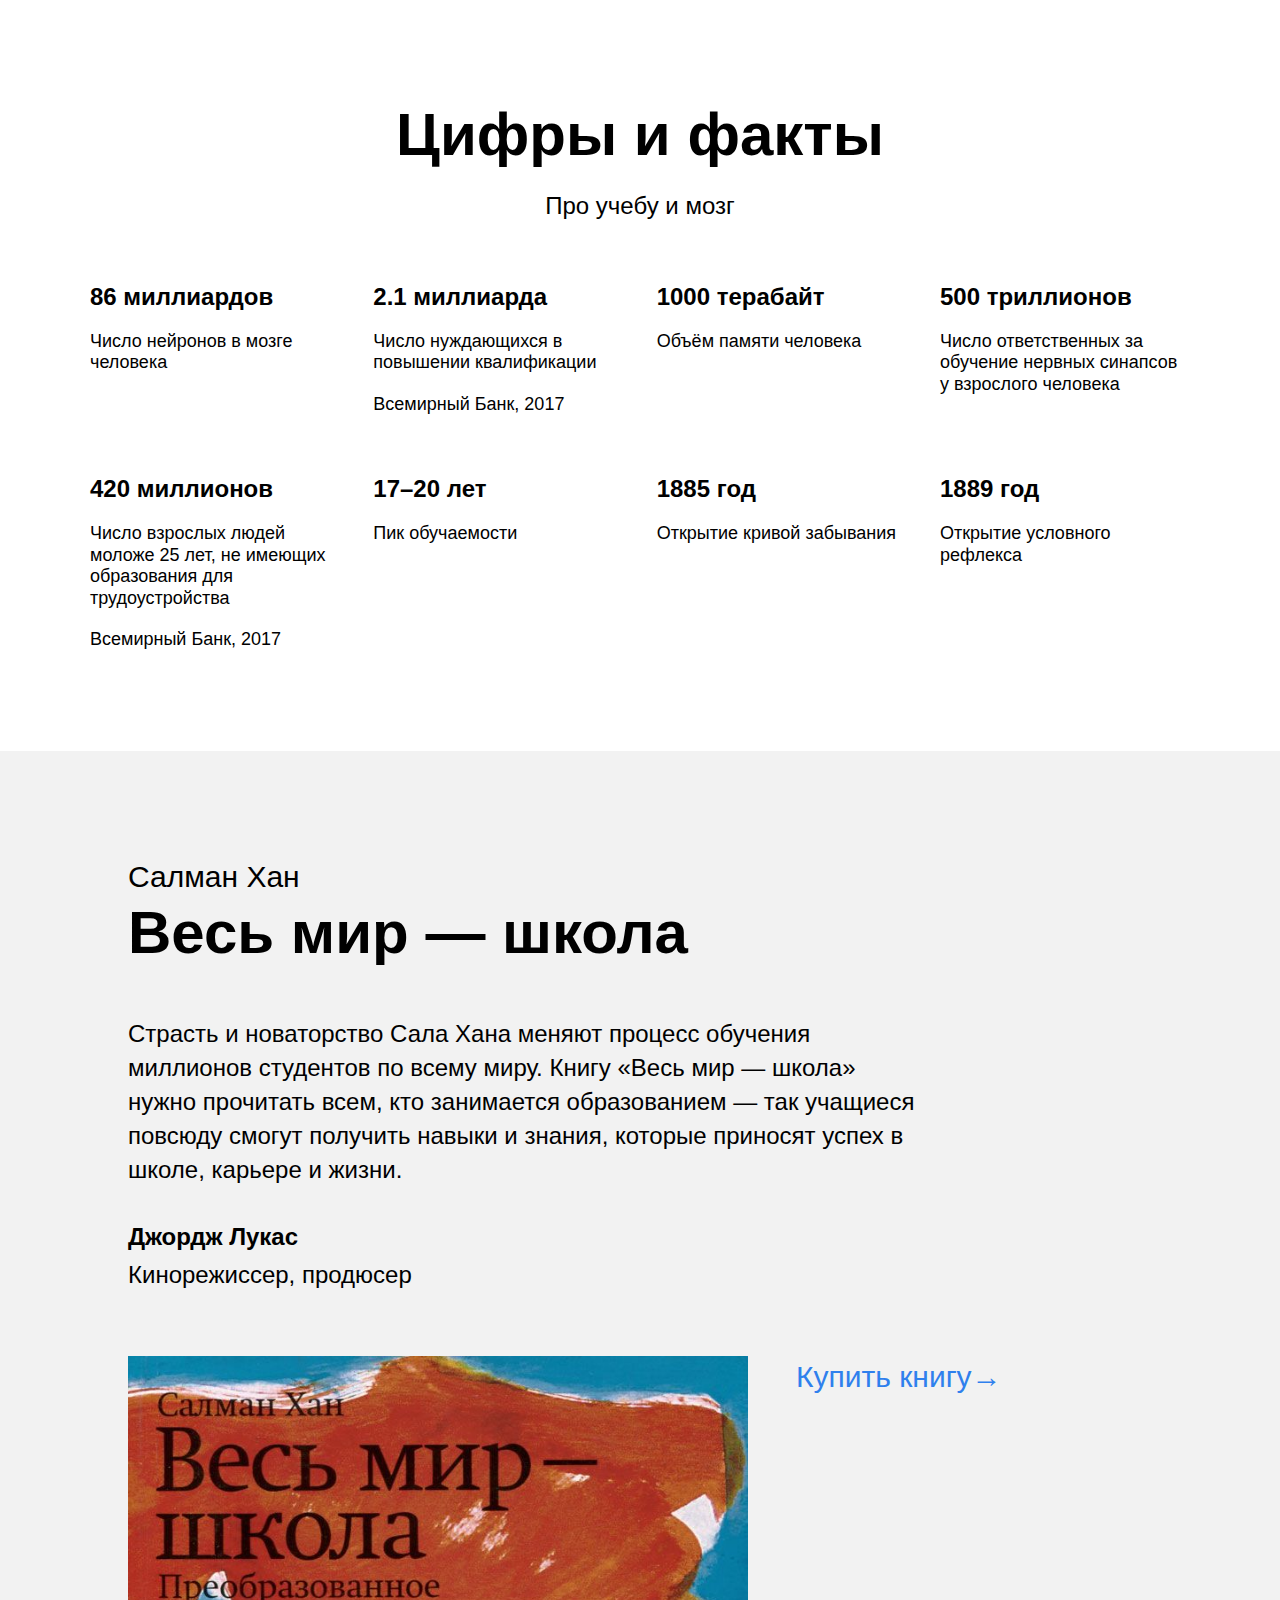
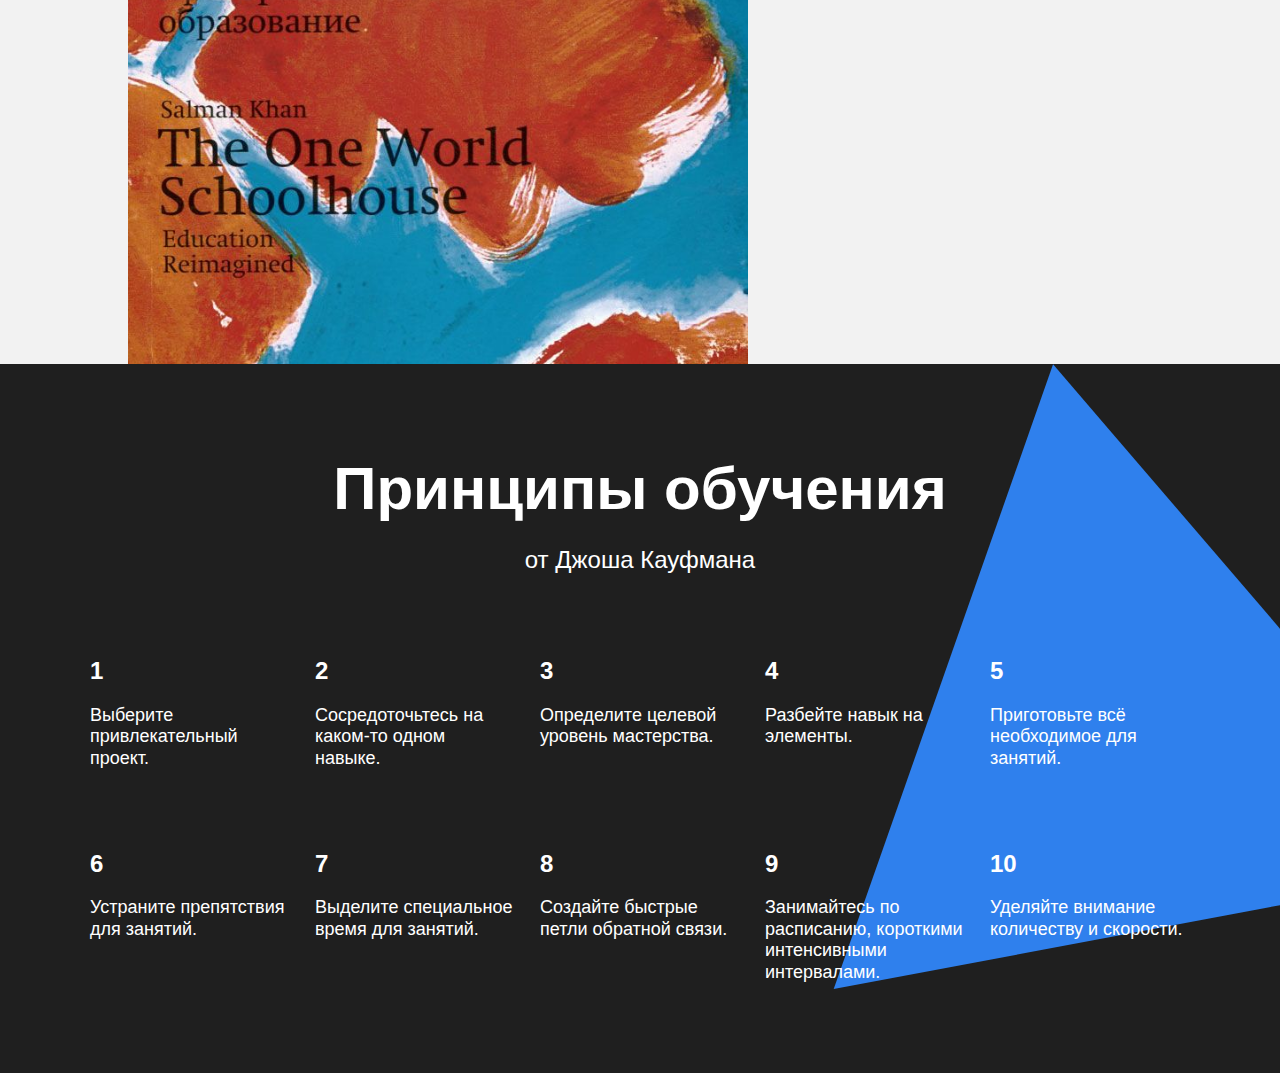
==== commit dd783eed: "вторая ревизия" ====
--- a/index.html
+++ b/index.html
@@ -12,7 +12,7 @@
 </head>
   <body class="page">
 
-     <header class="header">
+     <!-- <header class="header">
       <img class="logo logo_place_header" src="images/logo_place_header.svg" alt="Яндекс Практикум">
       <h1 class="header__title">Научиться учиться</h1>
       <p class="header__subtitle">Какие современные и эффективные подходы к обучению вы можете использовать в своей жизни?<a class="header__link" href="#"> Узнать&#8594;</a></p>
@@ -69,18 +69,16 @@
         <h2 class="section-title">Видео нa TED</h2>
         <p class="section-subitle">Для тех, кто любит прокрастинировать</p>
         <div class="video__iframes">
-        <iframe id="ytplayer" type="text/html" width="515" height="316" src="https://www.youtube.com/embed/5MgBikgcWnY?controls=0&modestbranding=1" frameborder="0" allowfullscreen class="video__iframe"></iframe>
-        <iframe id="ytplayer" type="text/html" width="515" height="316" src="https://www.youtube.com/embed/5MgBikgcWnY?controls=0&modestbranding=1" frameborder="0" allowfullscreen class="video__iframe"></iframe>
-        </div>
-      </section>
-
-      <section class="oakley">
+        <iframe  src="https://www.youtube.com/embed/5MgBikgcWnY?controls=0"  allowfullscreen class="video__iframe"></iframe>
+        <iframe  src="https://www.youtube.com/embed/arj7oStGLkU?controls=0&modestbranding=1"  allowfullscreen class="video__iframe"></iframe>
+        </div>
+      </section> -->
+
+      <!-- <section class="oakley">
         <div class="two-columns">
         <h2 class="two-columns__brief">История Барбары Оакли.</h2>
         <div class="two-columns__main-text">
           <p class="two-columns__paragraph">С детства Барбаре не давалась математика. Она считала себя законченным гуманитарием, причём далеко не самым умным. В армии она изучала русский язык, чтобы получить надбавку, да так успешно, что её выдвинули в командиры. Но для продвижения по службе нужно было сдавать математику. И тогда Барбара придумала свой подход к точным наукам. Оказалось, если вам что-то «плохо даётся», ваши добытые трудом знания гораздо глубже, чем у тех, кому всё ясно с первого взгляда.</p>
-          <p class="two-columns__paragraph"><span class="two-columns__span-accent">Вывод:</span> учиться тоже нужно уметь, но почему-то этому мало где учат. Что с этим делать?</p>
-          <p class="two-columns__paragraph">Конкретные техники и упражнения помогают изменить подход к обучению, сделать его эффективным и захватывающим. Эти же техники применяются на примере обучения в Практикуме.</p>
         </div>
         </div>
       </section>
@@ -91,11 +89,11 @@
         <h2 class="feynman__title">Метод Фейнмана</h2>
         <p class="feynman__subtitle">Выучить и не забыть.</p>
         <a class="feynman__link" href="#">Подробнее&#8594;</a>
-      </section>
+      </section> -->
 
       <section class="digits">
         <h2 class="section-title">Цифры и факты</h2>
-        <p class="section-subitle">Про учебу и мозг</p>
+        <p class="section-subtitle">Про учебу и мозг</p>
         <ul class="table">
           <li class="table__cell">
             <h4 class="table__heading">86 миллиардов</h4>
@@ -134,10 +132,24 @@
         </ul>
       </section>
 
+      <section class="khan">
+        <div class="khan__container">
+          <p class="khan__author">Салман Хан</p>
+          <h2 class="khan__title" >Весь мир — школа</h2>
+          <p class="khan__quote">Страсть и новаторство Сала Хана меняют процесс обучения миллионов студентов по всему миру. Книгу «Весь мир — школа» нужно прочитать всем, кто занимается образованием — так учащиеся повсюду смогут получить навыки и знания, которые приносят успех в школе, карьере и жизни.</p>
+          <p class="khan__quote-author">Джордж Лукас</p>
+          <p class="khan__quote-author-subline">Кинорежиссер, продюсер</p>
+          <div class="khan__book-container">
+            <img class="khan__book-pic" src="/images/khan-book.jpg">
+            <a class="khan__buy-link" href="#">Купить книгу&#8594</a>
+          </div>
+        </div>
+      </section>
+
       <section class="kaufman">
         <h2 class="section-title section-title_theme_dark">Принципы обучения</h2>
-        <h3 class="section-subitle section-subitle_theme_dark">от Джоша Кауфмана</h3>
-        <ul class="table table_dark_theme">
+        <h3 class="section-subtitle section-subtitle_theme_dark">от Джоша Кауфмана</h3>
+        <ul class="table table_theme_dark">
           <li class="table__cell table__cell_theme_dark">
             <h4 class="table__heading table__heading_theme_dark">1</h4>
             <p class="table__text table__text_theme_dark">Выберите привлекательный проект.</p>
@@ -183,7 +195,7 @@
       </section>
     </main>
 
-   <footer class="footer">
+   <!-- <footer class="footer">
       <div class="footer__columns">
         <div class="footer__column footer__column_content_copyright">
           <img class="logo logo_place_footer" src="images/logo_place_footer.svg" alt="Яндекс Практикум">
--- a/styles/style.css
+++ b/styles/style.css
@@ -1,99 +1,3 @@
-.techniques {
-  display: flex;
-  flex-wrap: wrap;
-  justify-content: center;
-  width: 80%;
-  margin: auto;
-  padding-top: 100px;
-}
-
-.cards {
-  display: flex;
-  flex-wrap: wrap;
-  justify-items: center;
-  width: 920px;
-  margin:0 auto 0 auto;
-  padding: 0;
-  padding-left: 0;
-  list-style-type:none;
-}
-
-.cards__item {
-  width: 240px;
-  margin-right: 100px;
-}
-
-.cards__item:nth-of-type(3) {
-  margin-right: 0px;
-}
-
-.cards__image {
-  height: 160px;
-  width: 160px;
-  border-radius: 50%;
-  margin-left: 40px;
-  margin-right: 40px;
-  margin-top: 60px;
-  margin-bottom: 43px;
-}
-
-.cards__title {
-  margin: 0;
-  text-align: center;
-  line-height: 1.15;
-  font-size: 24px;
-  font-weight: 600;
-}
-
-.cards__discription {
-  text-align: center;
-  margin: 0;
-  margin-top: 16px;
-  line-height: 23px;
-  font-size: 18px;
-  font-weight: normal;
-  border: 1px solid red;
-  padding: 0 3px 0 3px;
-}
-
-
-
-
-
-
-
-
-.video {
-  display: flex;
-  flex-wrap: wrap;
-  justify-content: center;
-  width: 80%;
-  margin: auto;
-  padding-top: 100px;
-}
-
-.video__iframes {
-  margin: 0;
-  margin-top: 50px;
-}
-
-.video__iframe {
-  width: 515px;
-  height: 316px;
-}
-
-.video__iframe:first-of-type {
-  margin-right: 20px;
-
-}
-
-
-.oakley {
-  display: flex;
-  justify-content: center;
-  padding-top: 100px;
-  background-color: #f2f2f2;
-}
 
 
 
@@ -107,166 +11,6 @@
 
 
 
-
-
-
-.digits {
-  display: flex;
-  flex-wrap: wrap;
-  justify-content: center;
-  padding-top: 100px;
-  padding-bottom: 100px;
-}
-
-.section-title {
-  display: flex;
-  justify-content: center;
-  width: 60%;
-  margin: 0;
-  margin-bottom: 20px;
-  line-height: 1.15;
-  font-size: 60px;
-  font-weight: 600;
-}
-
-.section-subitle {
-  display: flex;
-  justify-content: center;
-  width: 60%;
-  margin: 0;
-  line-height: 34px;
-  font-size: 24px;
-  font-weight: normal;
-}
-
-.table {
-  display: flex;
-  flex-wrap: wrap;
-  justify-content: space-between;
-  width: 1100px;
-  margin:0 auto 0 auto;
-  padding: 0;
-  padding-left: 0;
-  list-style-type:none;
-}
-
-.table__cell {
-  width: 250px;
-  margin-top: 60px;
-}
-
-.table__heading {
-  margin: 0;
-  line-height: 1.15;
-  font-size: 24px;
-  font-weight: 600;
-}
-
-.table__text {
-  margin: 0;
-  margin-top: 20px;
-  line-height: 1.2;
-  font-size: 18px;
-  font-weight: normal;
-}
-
-.feynman {
-  display: flex;
-  position: relative;
-  flex-wrap: wrap;
-  flex-direction: column;
-  align-content: center;
-  min-height: 890px;
-  background-color: #f2f2f2;
-  background-image: url(../images/feynman.png);
-  background-size: 867px 637px;
-  background-repeat: no-repeat;
-  background-position: left bottom;
-}
-
-.feynman__title {
-  display: flex;
-  text-align: center;
-  width: 684px;
-  margin: 0;
-  margin-top: 100px;
-  line-height: 1.15;
-  font-size: 120px;
-  font-weight: 600;
-}
-
-.feynman__subtitle {
-  display: flex;
-  justify-content: center;
-  margin-top: 70px;
-  padding: 0;
-  line-height: 51px;
-  font-size: 36px;
-  font-weight: normal;
-}
-
-.feynman__link {
-  position: absolute;
-  right: 48px;
-  top: 50%;
-  margin: 0;
-  line-height: 51px;
-  font-size: 36px;
-  font-weight: normal;
-  color: #2f80ed;
-  text-decoration: none;
-}
-
-.kaufman {
-  display: flex;
-  position: relative;
-  flex-wrap: wrap;
-  justify-content: center;
-  padding-top: 90px;
-  padding-bottom: 90px;
-  overflow: hidden;
-  background-color: #1f1f1f;
-}
-
-.section-title_theme_dark {
-  color: white;
-  z-index: 1;
-}
-
-.section-subitle_theme_dark {
-  color: white;
-}
-
-.table_dark_theme {
-  margin:0 auto 0 auto;
-  z-index: 1;
-}
-
-.table__heading_theme_dark {
-padding-bottom: 20px;
-}
-
-.table__text_theme_dark {
-margin: 0;
-}
-
-.kaufman__triangle{
-  position: absolute;
-  top: 0;
-  right: -210px;
-  width: 877px;
-  height: 877px;
-  background-image: url(../images/kaufman-triangle.svg);
-  background-size: 877px 877px;
-  z-index: 0;
-}
-
-.table__cell_theme_dark {
-  width: 200px;
-  margin-top: 80px;
-  color: white;
-  list-style: none;
-}
 
 .footer {
   display: flex;
--- a/index.css
+++ b/index.css
@@ -15,3 +15,42 @@
 @import url(blocks/two-columns/__main-text/two-columns__main-text.css);
 @import url(blocks/two-columns/__paragraph/two-columns__paragraph.css);
 @import url(blocks/two-columns/__span-accent/two-columns__span-accent.css);
+@import url(blocks/techniques/techniques.css);
+@import url(blocks/cards/cards.css);
+@import url(blocks/cards/__item/cards__item.css);
+@import url(blocks/cards/__image/cards__image.css);
+@import url(blocks/cards/__title/cards__title.css);
+@import url(blocks/cards/__discription/cards__discription.css);
+@import url(blocks/video/video.css);
+@import url(blocks/video/__iframe/video__iframe.css);
+@import url(blocks/video/__iframes/video__iframes.css);
+@import url(blocks/oakley/oakley.css);
+@import url(blocks/feynman/feynman.css);
+@import url(blocks/feynman/__title/feynman__title.css);
+@import url(blocks/feynman/__subtitle/faynman__subtittle.css);
+@import url(blocks/feynman/__link/feynman__link.css);
+@import url(blocks/digits/digits.css);
+@import url(blocks/section-title/section-title.css);
+@import url(blocks/section-subtitle/section-subtitle.css);
+@import url(blocks/table/table.css);
+@import url(blocks/table/__cell/table__cell.css);
+@import url(blocks/table/__heading/table__heading.css);
+@import url(blocks/table/__text/table__text.css);
+@import url(blocks/khan/khan.css);
+@import url(blocks/khan/__container/khan__container.css);
+@import url(blocks/khan/__author/khan__author.css);
+@import url(blocks/khan/__title/khan__title.css);
+@import url(blocks/khan/__quote/khan__quote.css);
+@import url(blocks/khan/__quote-author/khan__quote-author.css);
+@import url(blocks/khan/__quote-author-subline/khan__quote-author-subline.css);
+@import url(blocks/khan/__book-container/khan__book-container.css);
+@import url(blocks/khan/__book-pic/khan__book-pic.css);
+@import url(blocks/khan/__buy-link/khan__buy-link.css);
+@import url(blocks/kaufman/kaufman.css);
+@import url(blocks/section-title/_theme/section-title_theme_dark.css);
+@import url(blocks/section-subtitle/_theme/section-subtitle_theme_dark.css);
+@import url(blocks/table/_theme/table_theme_dark.css);
+@import url(blocks/table/__heading/_theme/table__heading_theme_dark.css);
+@import url(blocks/table/__text/_theme/table__text_theme_dark.css);
+@import url(blocks/table/__cell/_theme/table__cell_theme_dark.css);
+@import url(blocks/kaufman/__triangle/kaufman__triangle.css);
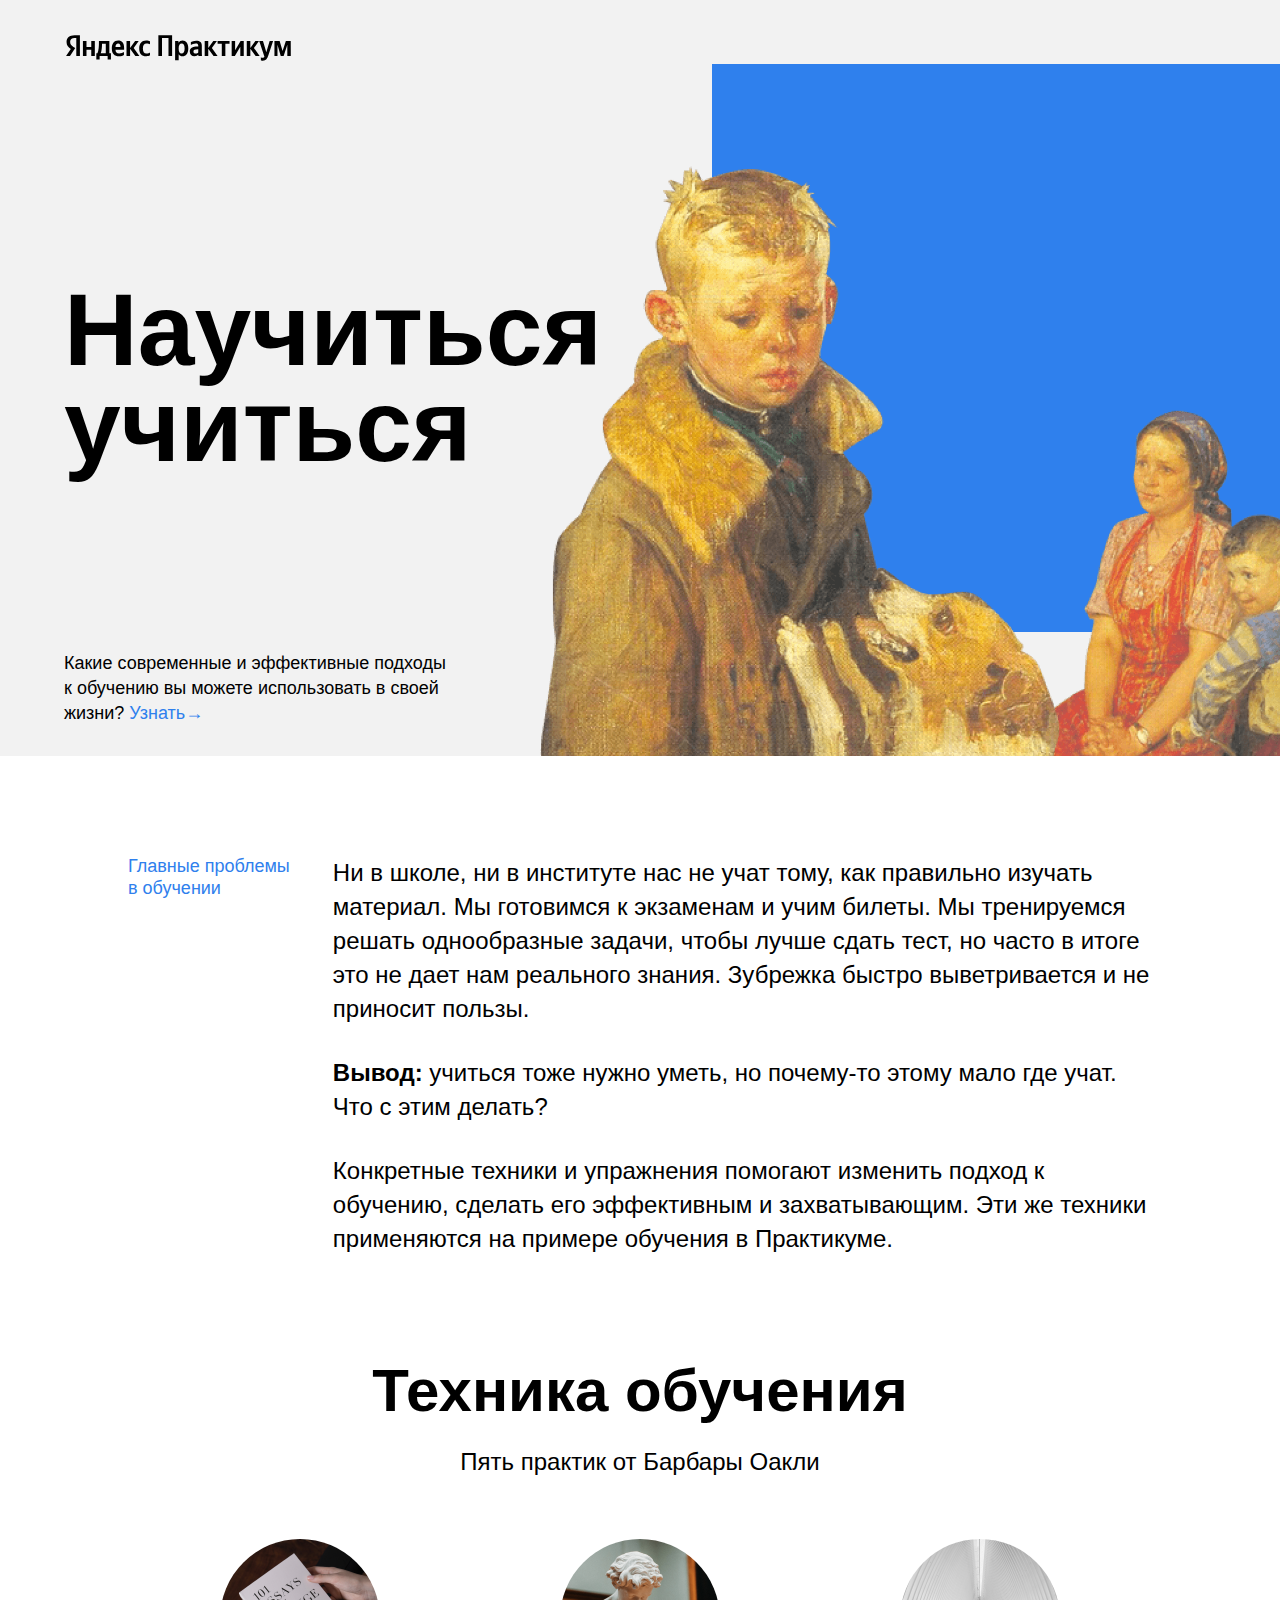
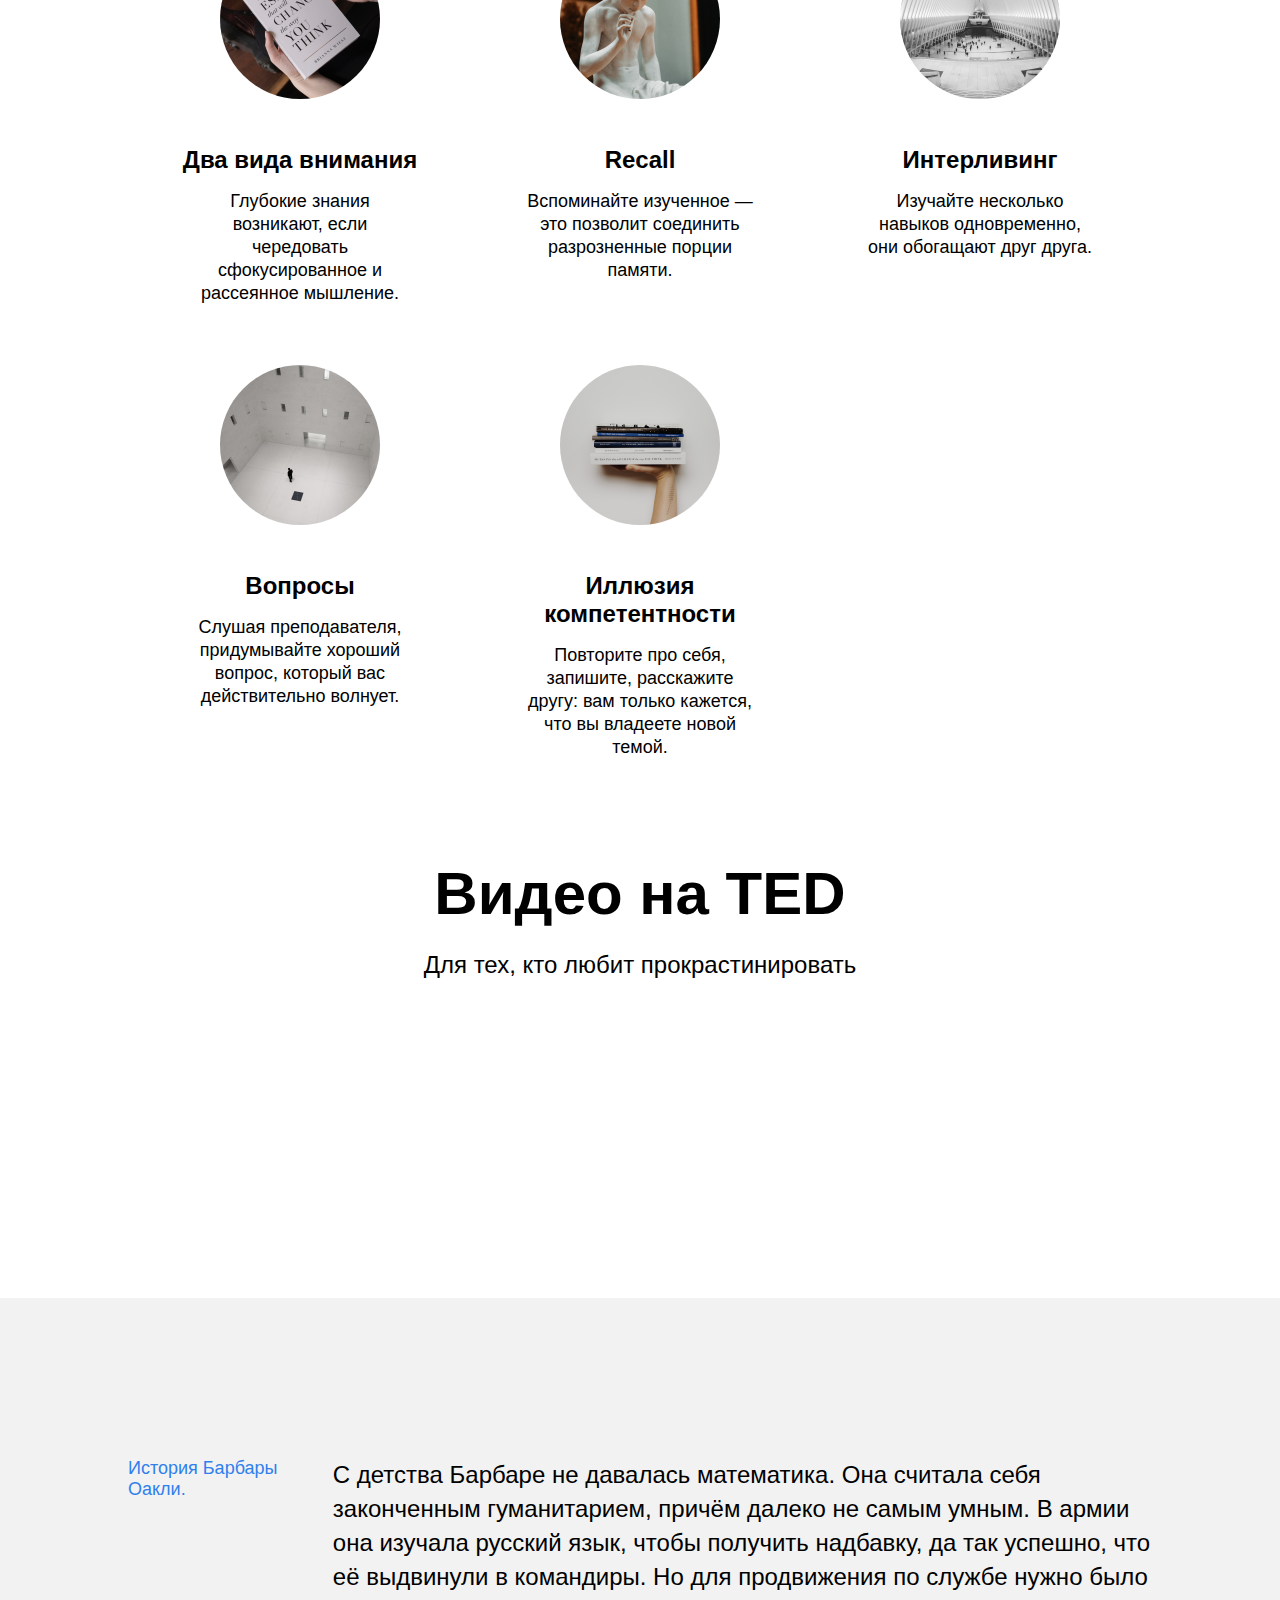
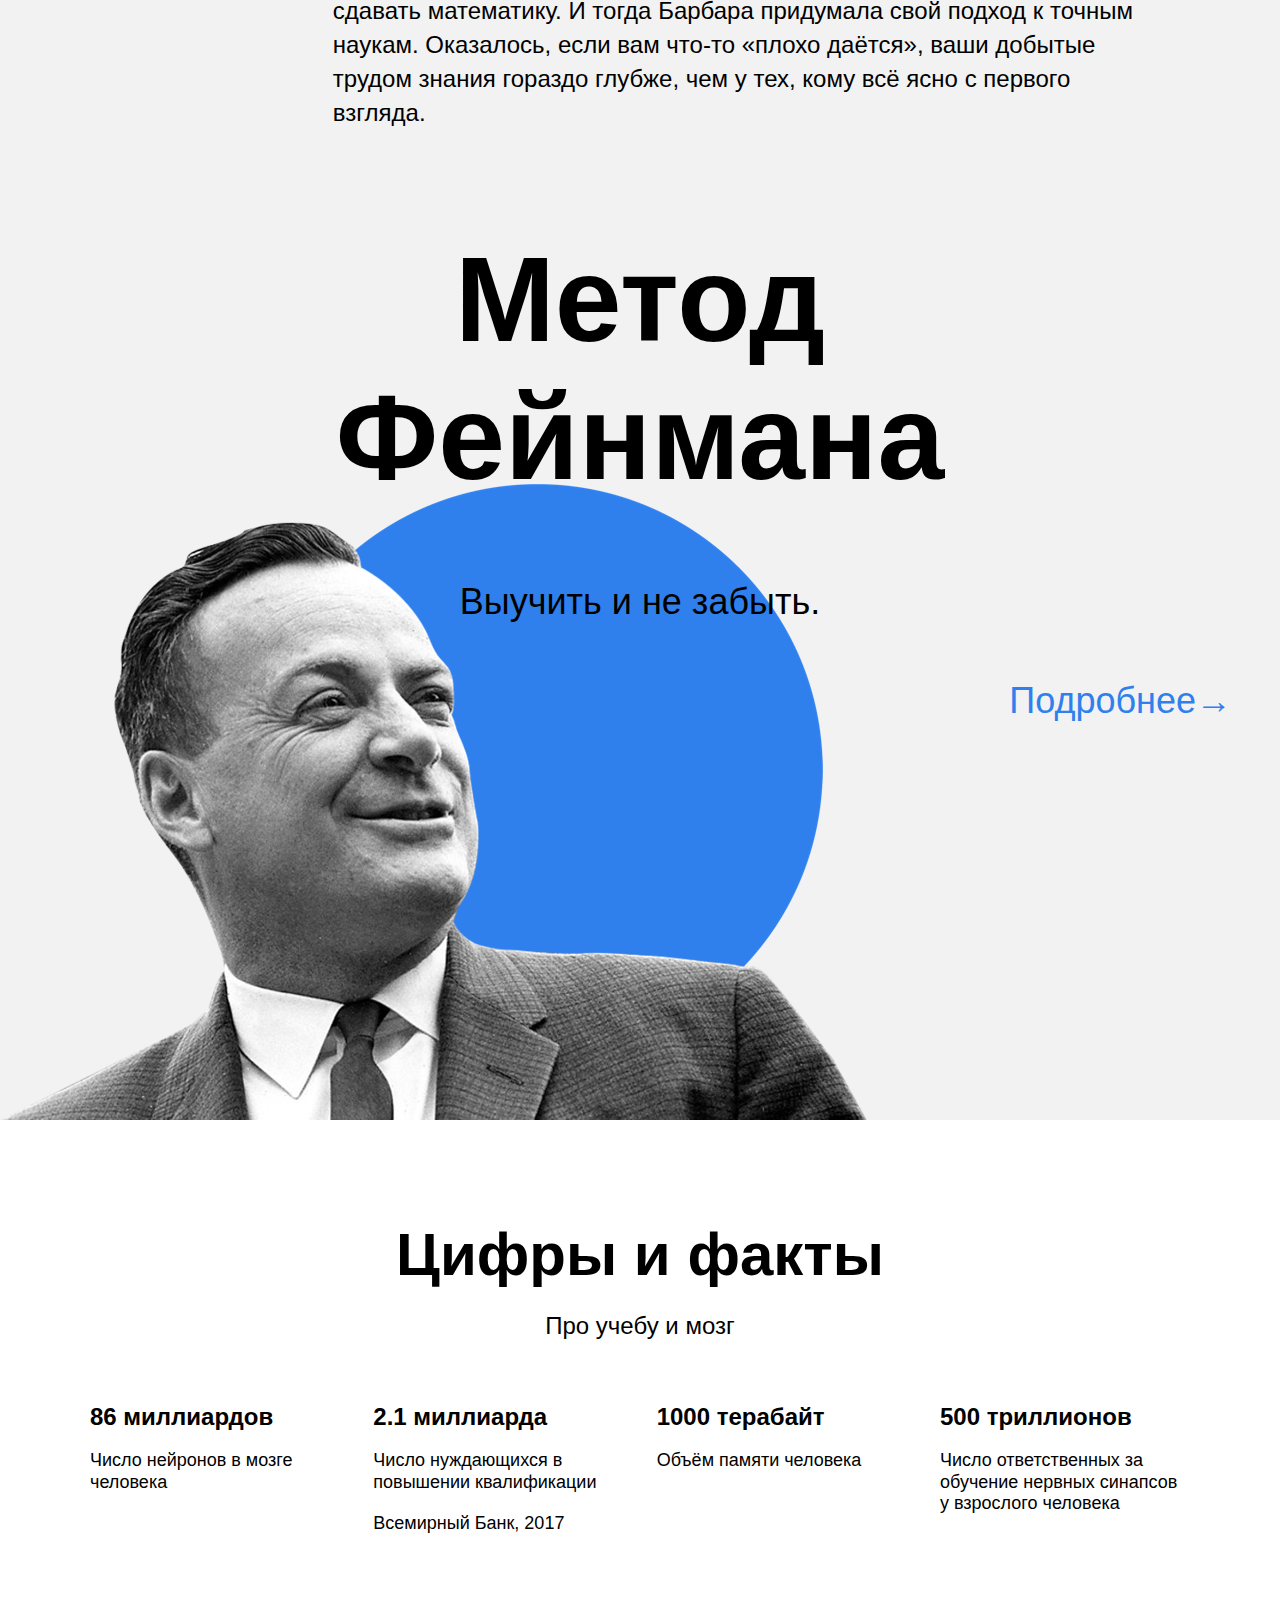
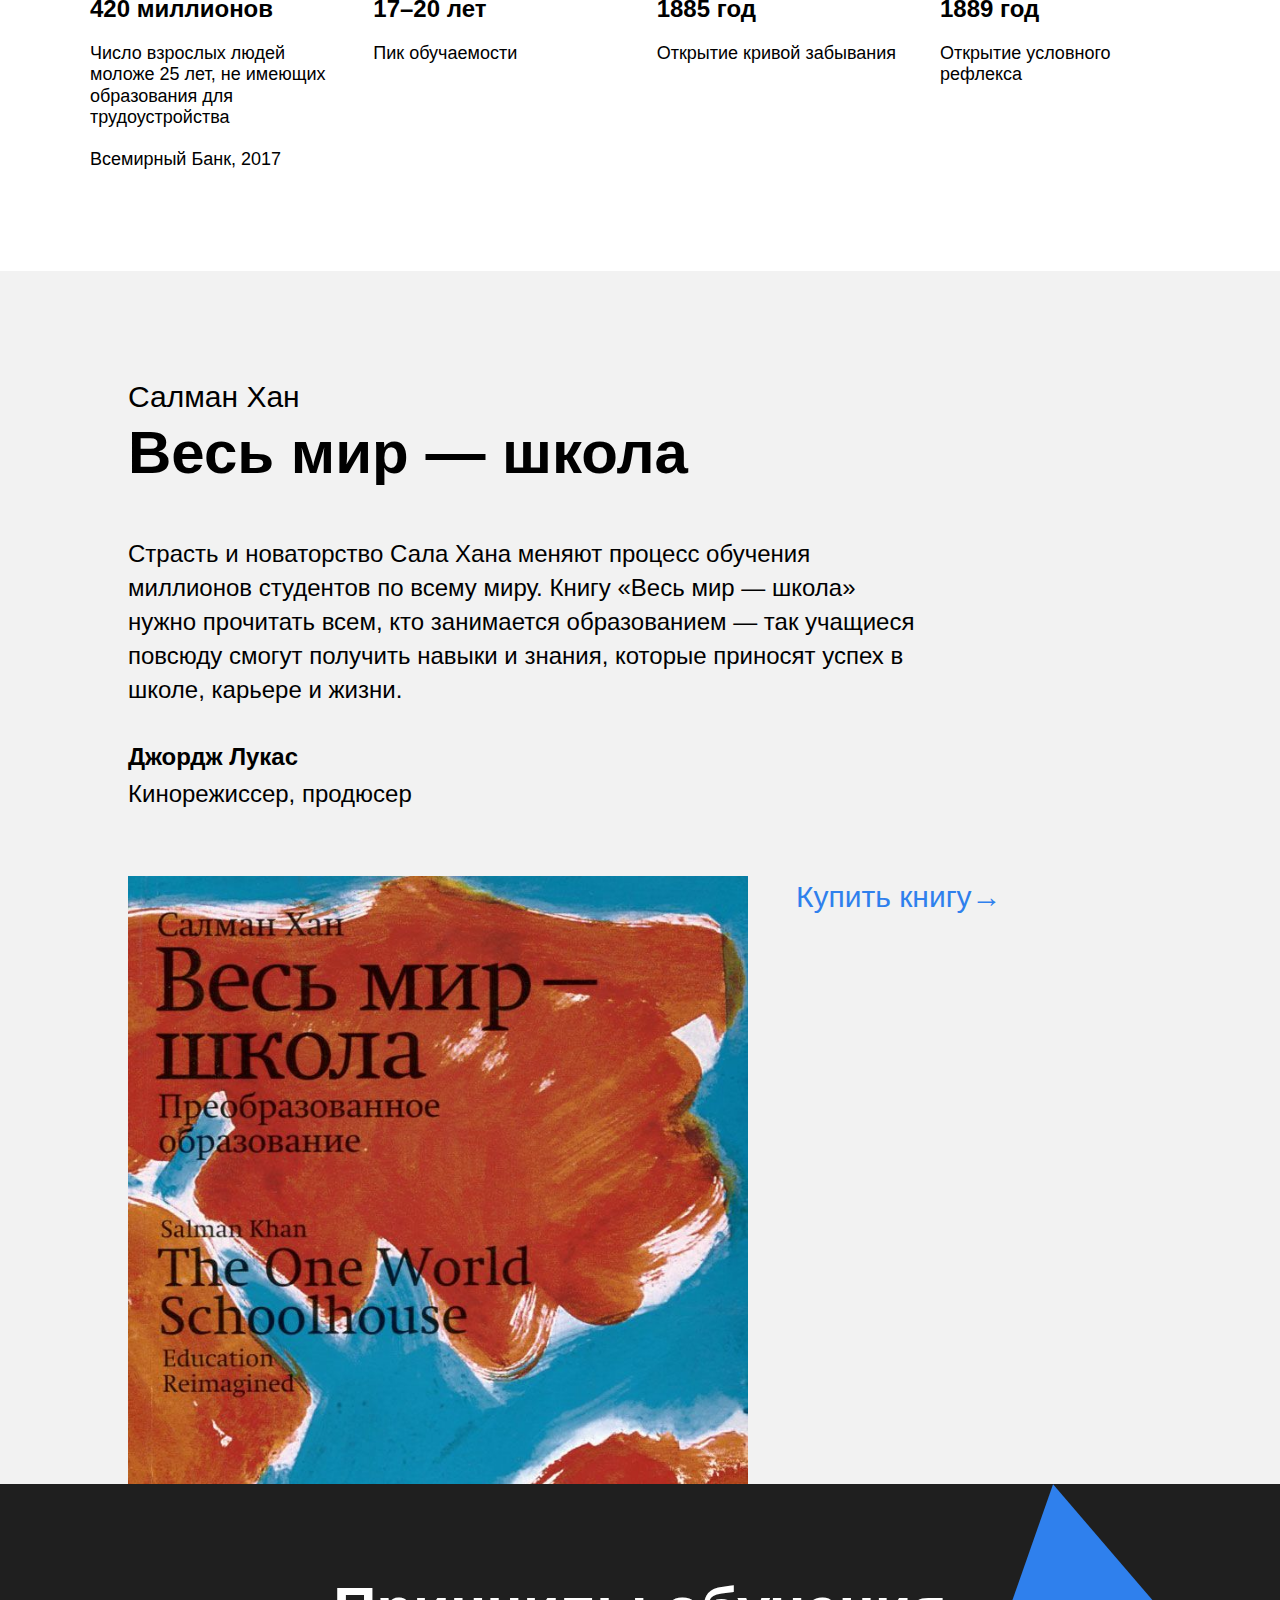
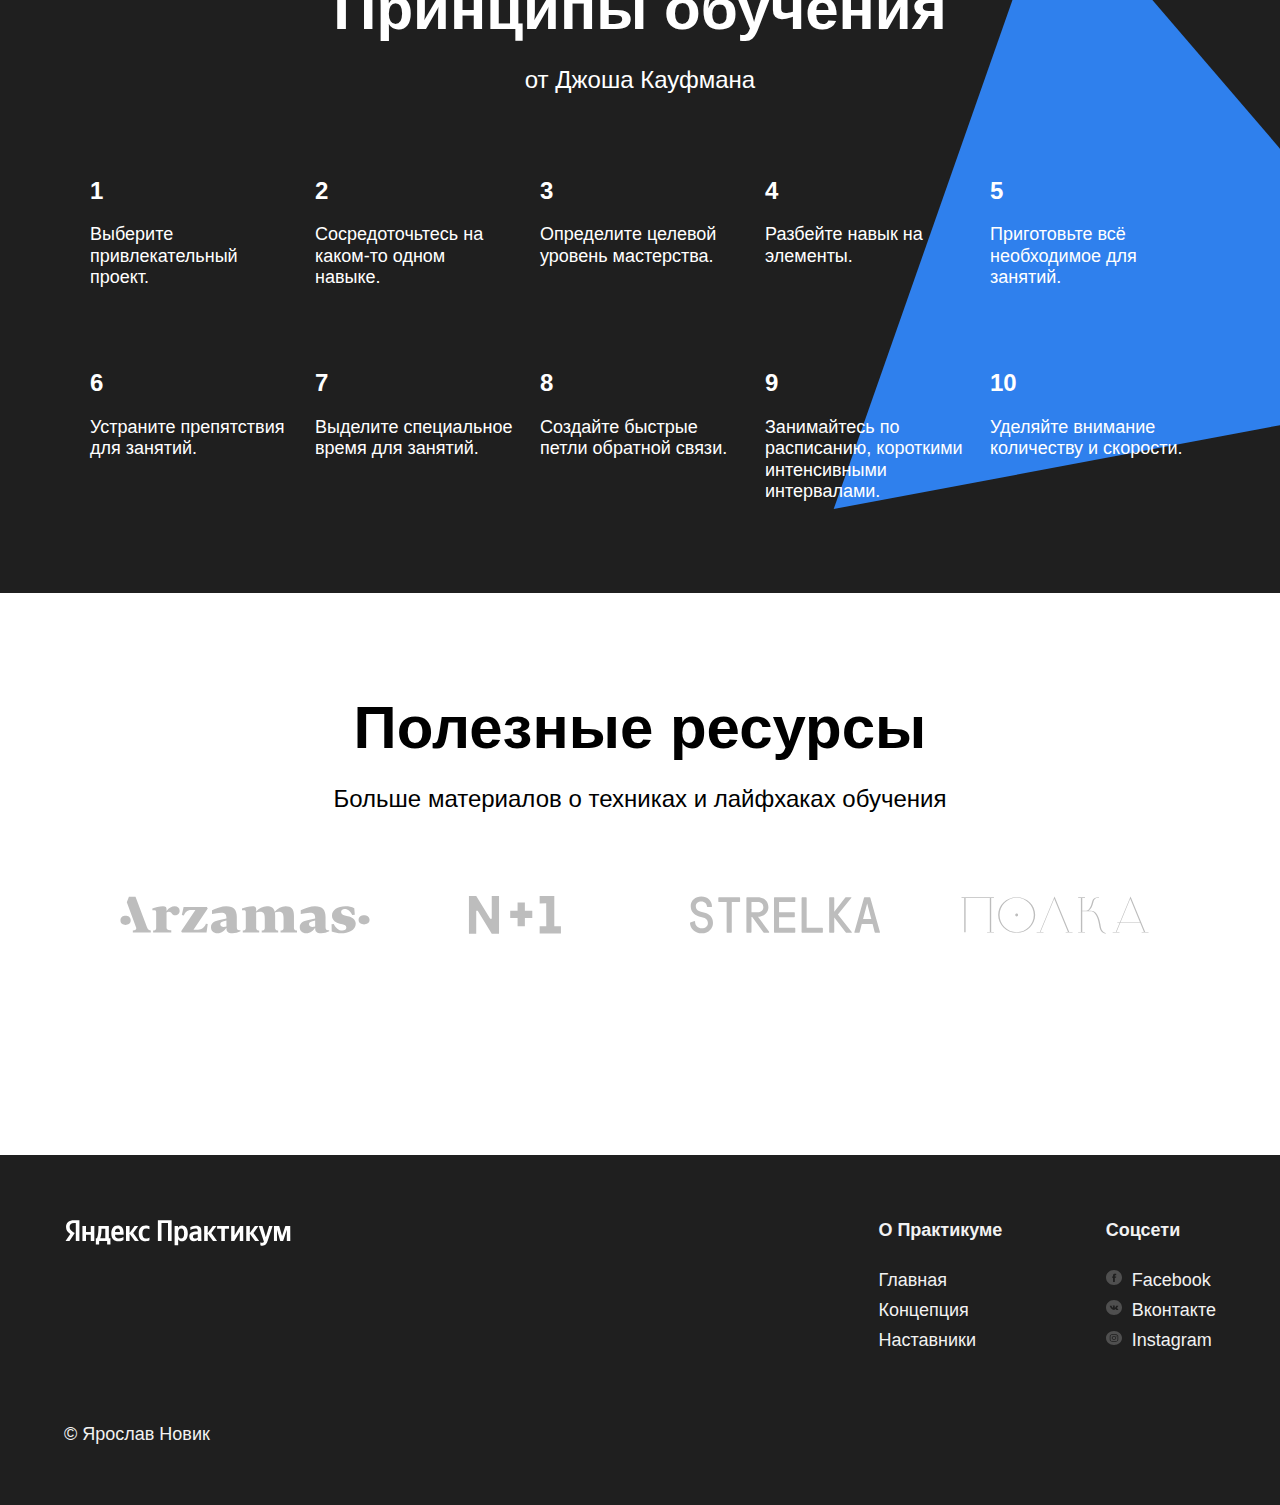
==== commit 534d0d25: "финальная ревизия" ====
--- a/index.html
+++ b/index.html
@@ -6,13 +6,11 @@
   <meta name="subject" content="Как эффективней учиться">
   <meta name="description" content="Методы и принципы обучения">
   <title>Научиться учиться</title>
-  <link rel="stylesheet" href="styles/normalize.css">
-  <link rel="stylesheet" href="styles/style.css">
   <link rel="stylesheet" href="index.css">
 </head>
   <body class="page">
 
-     <!-- <header class="header">
+    <header class="header">
       <img class="logo logo_place_header" src="images/logo_place_header.svg" alt="Яндекс Практикум">
       <h1 class="header__title">Научиться учиться</h1>
       <p class="header__subtitle">Какие современные и эффективные подходы к обучению вы можете использовать в своей жизни?<a class="header__link" href="#"> Узнать&#8594;</a></p>
@@ -35,7 +33,7 @@
 
       <section class="techniques">
         <h2 class="section-title">Техника обучения</h2>
-        <p class="section-subitle">Пять практик от Барбары Оакли</p>
+        <p class="section-subtitle">Пять практик от Барбары Оакли</p>
         <ul class="cards">
           <li class="cards__item">
             <img class="cards__image" src="images/cards-attention.png" alt="Руки держат книгу.На обложке написано: 101 эссэ которые изменят то как вы мыслити">
@@ -48,7 +46,7 @@
             <p class="cards__discription">Вспоминайте изученное — это позволит соединить разрозненные порции памяти.</p>
           </li>
           <li class="cards__item">
-            <img class="cards__image" src="images\cards-interliving.png" alt="Интерьер высого помещения. Стены формируются из множества тонких колонн. В помещении много людей">
+            <img class="cards__image" src="images/cards-interliving.png" alt="Интерьер высого помещения. Стены формируются из множества тонких колонн. В помещении много людей">
             <h4 class="cards__title">Интерливинг</h4>
             <p class="cards__discription">Изучайте несколько навыков одновременно, они обогащают друг друга.</p>
           </li>
@@ -67,14 +65,14 @@
 
       <section class="video">
         <h2 class="section-title">Видео нa TED</h2>
-        <p class="section-subitle">Для тех, кто любит прокрастинировать</p>
+        <p class="section-subtitle">Для тех, кто любит прокрастинировать</p>
         <div class="video__iframes">
         <iframe  src="https://www.youtube.com/embed/5MgBikgcWnY?controls=0"  allowfullscreen class="video__iframe"></iframe>
         <iframe  src="https://www.youtube.com/embed/arj7oStGLkU?controls=0&modestbranding=1"  allowfullscreen class="video__iframe"></iframe>
         </div>
-      </section> -->
-
-      <!-- <section class="oakley">
+      </section>
+
+      <section class="oakley">
         <div class="two-columns">
         <h2 class="two-columns__brief">История Барбары Оакли.</h2>
         <div class="two-columns__main-text">
@@ -83,13 +81,11 @@
         </div>
       </section>
 
-
-
       <section class="feynman">
         <h2 class="feynman__title">Метод Фейнмана</h2>
         <p class="feynman__subtitle">Выучить и не забыть.</p>
         <a class="feynman__link" href="#">Подробнее&#8594;</a>
-      </section> -->
+      </section>
 
       <section class="digits">
         <h2 class="section-title">Цифры и факты</h2>
@@ -136,12 +132,13 @@
         <div class="khan__container">
           <p class="khan__author">Салман Хан</p>
           <h2 class="khan__title" >Весь мир — школа</h2>
-          <p class="khan__quote">Страсть и новаторство Сала Хана меняют процесс обучения миллионов студентов по всему миру. Книгу «Весь мир — школа» нужно прочитать всем, кто занимается образованием — так учащиеся повсюду смогут получить навыки и знания, которые приносят успех в школе, карьере и жизни.</p>
+
+          <blockquote class="khan__quote">Страсть и новаторство Сала Хана меняют процесс обучения миллионов студентов по всему миру. Книгу «Весь мир — школа» нужно прочитать всем, кто занимается образованием — так учащиеся повсюду смогут получить навыки и знания, которые приносят успех в школе, карьере и жизни.</blockquote>
           <p class="khan__quote-author">Джордж Лукас</p>
           <p class="khan__quote-author-subline">Кинорежиссер, продюсер</p>
           <div class="khan__book-container">
-            <img class="khan__book-pic" src="/images/khan-book.jpg">
-            <a class="khan__buy-link" href="#">Купить книгу&#8594</a>
+            <img class="khan__book-pic" src="images/khan-book.jpg" alt="Обложка книги  Весь мир-школа">
+            <a class="khan__buy-link" href="#">Купить книгу&#8594;</a>
           </div>
         </div>
       </section>
@@ -193,13 +190,24 @@
         </ul>
       <div class="kaufman__triangle rotation"></div>
       </section>
+
+      <section class="resources">
+        <h2 class="section-title">Полезные ресурсы</h2>
+        <p class="section-subtitle">Больше материалов о техниках и лайфхаках обучения</p>
+        <ul class="resources__logo-zone">
+          <li><a class="resources__link" href="#"><img class="resources__logo" src="images/logo/resources-arzamas.svg" alt=""></a></li>
+          <li><a class="resources__link" href="#"><img class="resources__logo" src="images/logo/resources-n1.svg" alt=""></a></li>
+          <li><a class="resources__link" href="#"><img class="resources__logo" src="images/logo/resources-strelka.svg" alt=""></a></li>
+          <li><a class="resources__link" href="#"><img class="resources__logo" src="images/logo/resources-polka.svg" alt=""></a></li>
+      </ul>
+      </section>
     </main>
 
-   <!-- <footer class="footer">
+    <footer class="footer">
       <div class="footer__columns">
         <div class="footer__column footer__column_content_copyright">
           <img class="logo logo_place_footer" src="images/logo_place_footer.svg" alt="Яндекс Практикум">
-          <p class="footer__author">&copy; Виктор Абанькин</p>
+          <p class="footer__author">&copy; Ярослав Новик</p>
         </div>
         <div class="footer__column footer__column_content_info">
           <h4 class="footer__column-heading">О Практикуме</h4>
@@ -218,6 +226,6 @@
           </ul>
         </div>
       </div>
-     </footer> -->
+      </footer>
 </body>
 </html>
--- a/index.css
+++ b/index.css
@@ -1,7 +1,8 @@
+@import url(vendor/normalize.css);
 @import url(blocks/page/page.css);
 @import url(blocks/header/header.css);
 @import url(blocks/logo/logo.css);
-@import url(blocks/logo/__place_header/logo_place_header.css);
+@import url(blocks/logo/_place/logo_place_header.css);
 @import url(blocks/header/__title/header__title.css);
 @import url(blocks/header/__subtitle/header__subtittle.css);
 @import url(blocks/header/__link/header__link.css);
@@ -54,3 +55,19 @@
 @import url(blocks/table/__text/_theme/table__text_theme_dark.css);
 @import url(blocks/table/__cell/_theme/table__cell_theme_dark.css);
 @import url(blocks/kaufman/__triangle/kaufman__triangle.css);
+@import url(blocks/resources/resources.css);
+@import url(blocks/resources/__logo-zone/resources__logo-zone.css);
+@import url(blocks/resources/__link/resources__link.css);
+@import url(blocks/resources/__logo/resources__logo.css);
+@import url(blocks/footer/footer.css);
+@import url(blocks/footer/__columns/footer__columns.css);
+@import url(blocks/footer/__column/footer__column.css);
+@import url(blocks/footer/__column/_content/footer__column_content_copyright.css);
+@import url(blocks/footer/__column/_content/footer__column_content_info.css);
+@import url(blocks/footer/__column/_content/footer__column_content_social.css);
+@import url(blocks/footer/__column-links/footer__column-links.css);
+@import url(blocks/footer/__column-link/footer__column-link.css);
+@import url(blocks/logo/_place/logo_place_footer.css);
+@import url(blocks/footer/__author/footer__author.css);
+@import url(blocks/footer/__column-heading/footer__column-heading.css);
+@import url(blocks/footer/__column-social-icon/footer__column-social-icon.css);
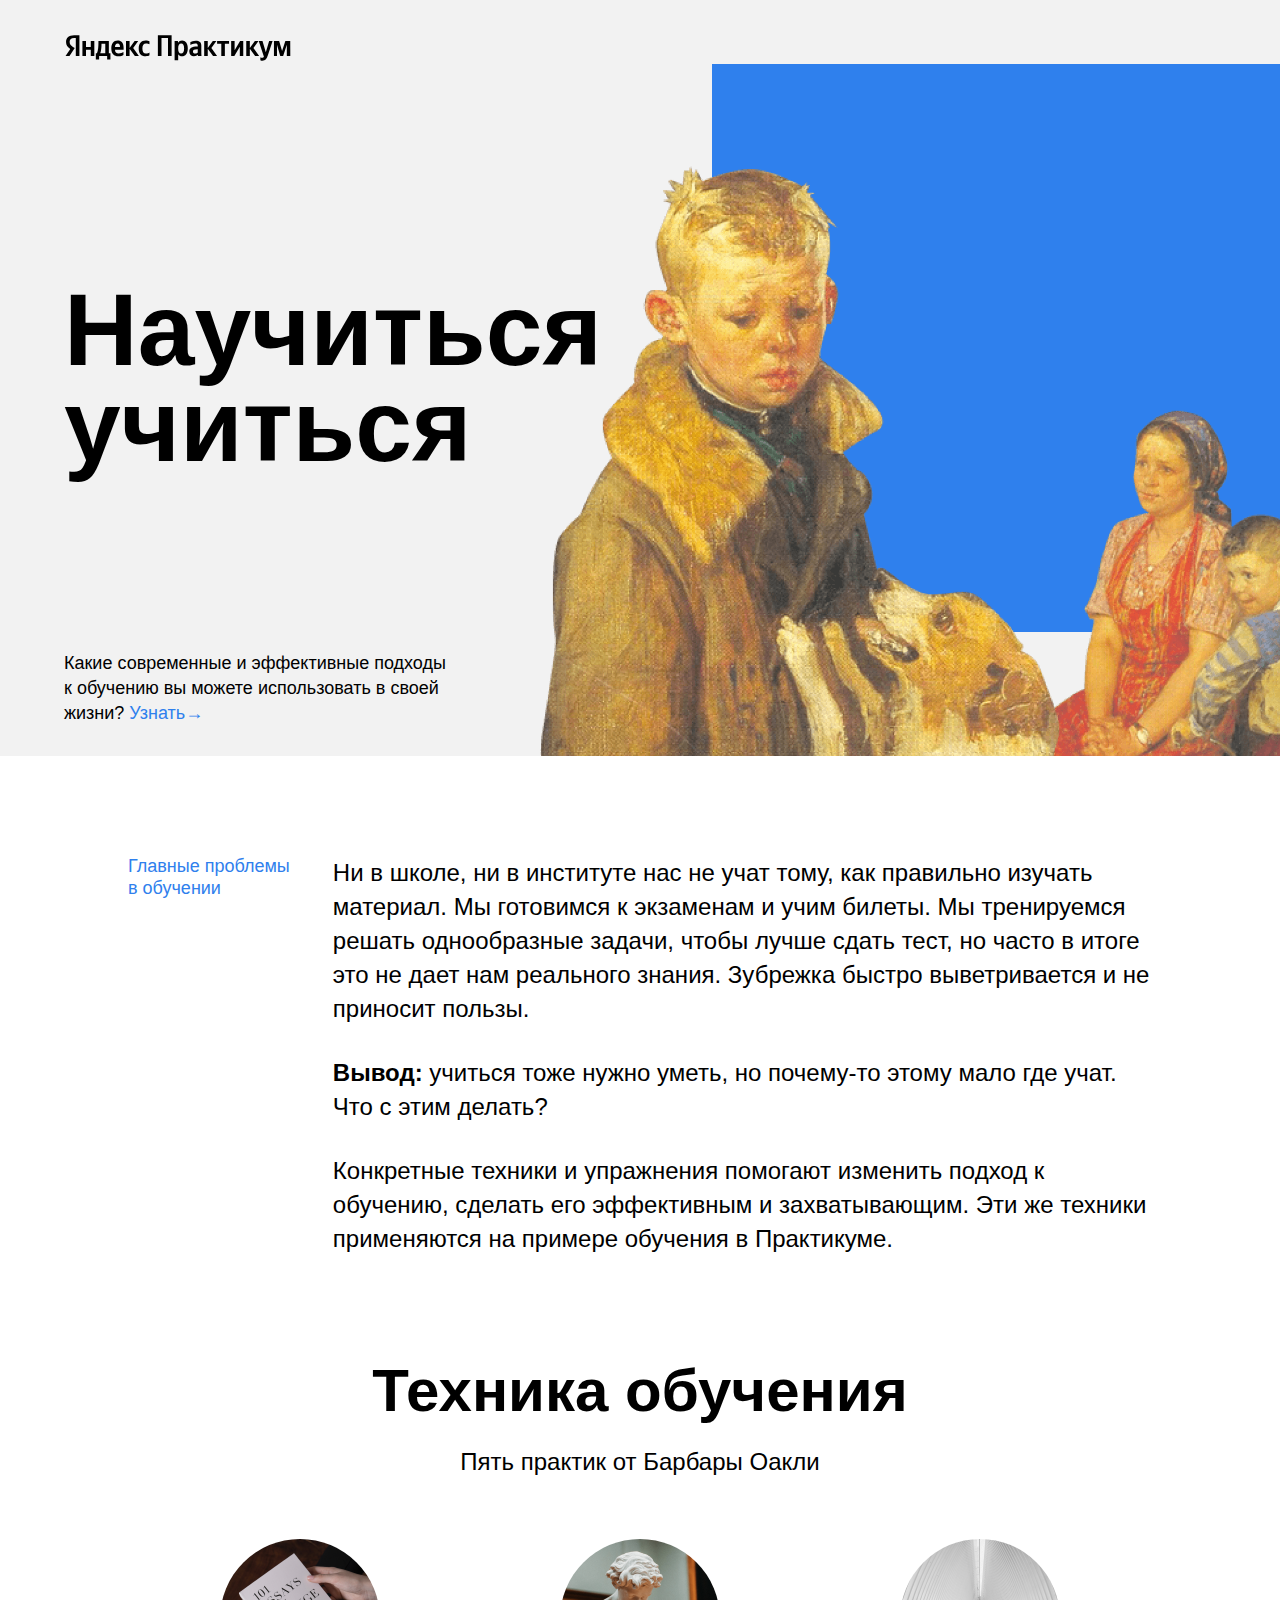
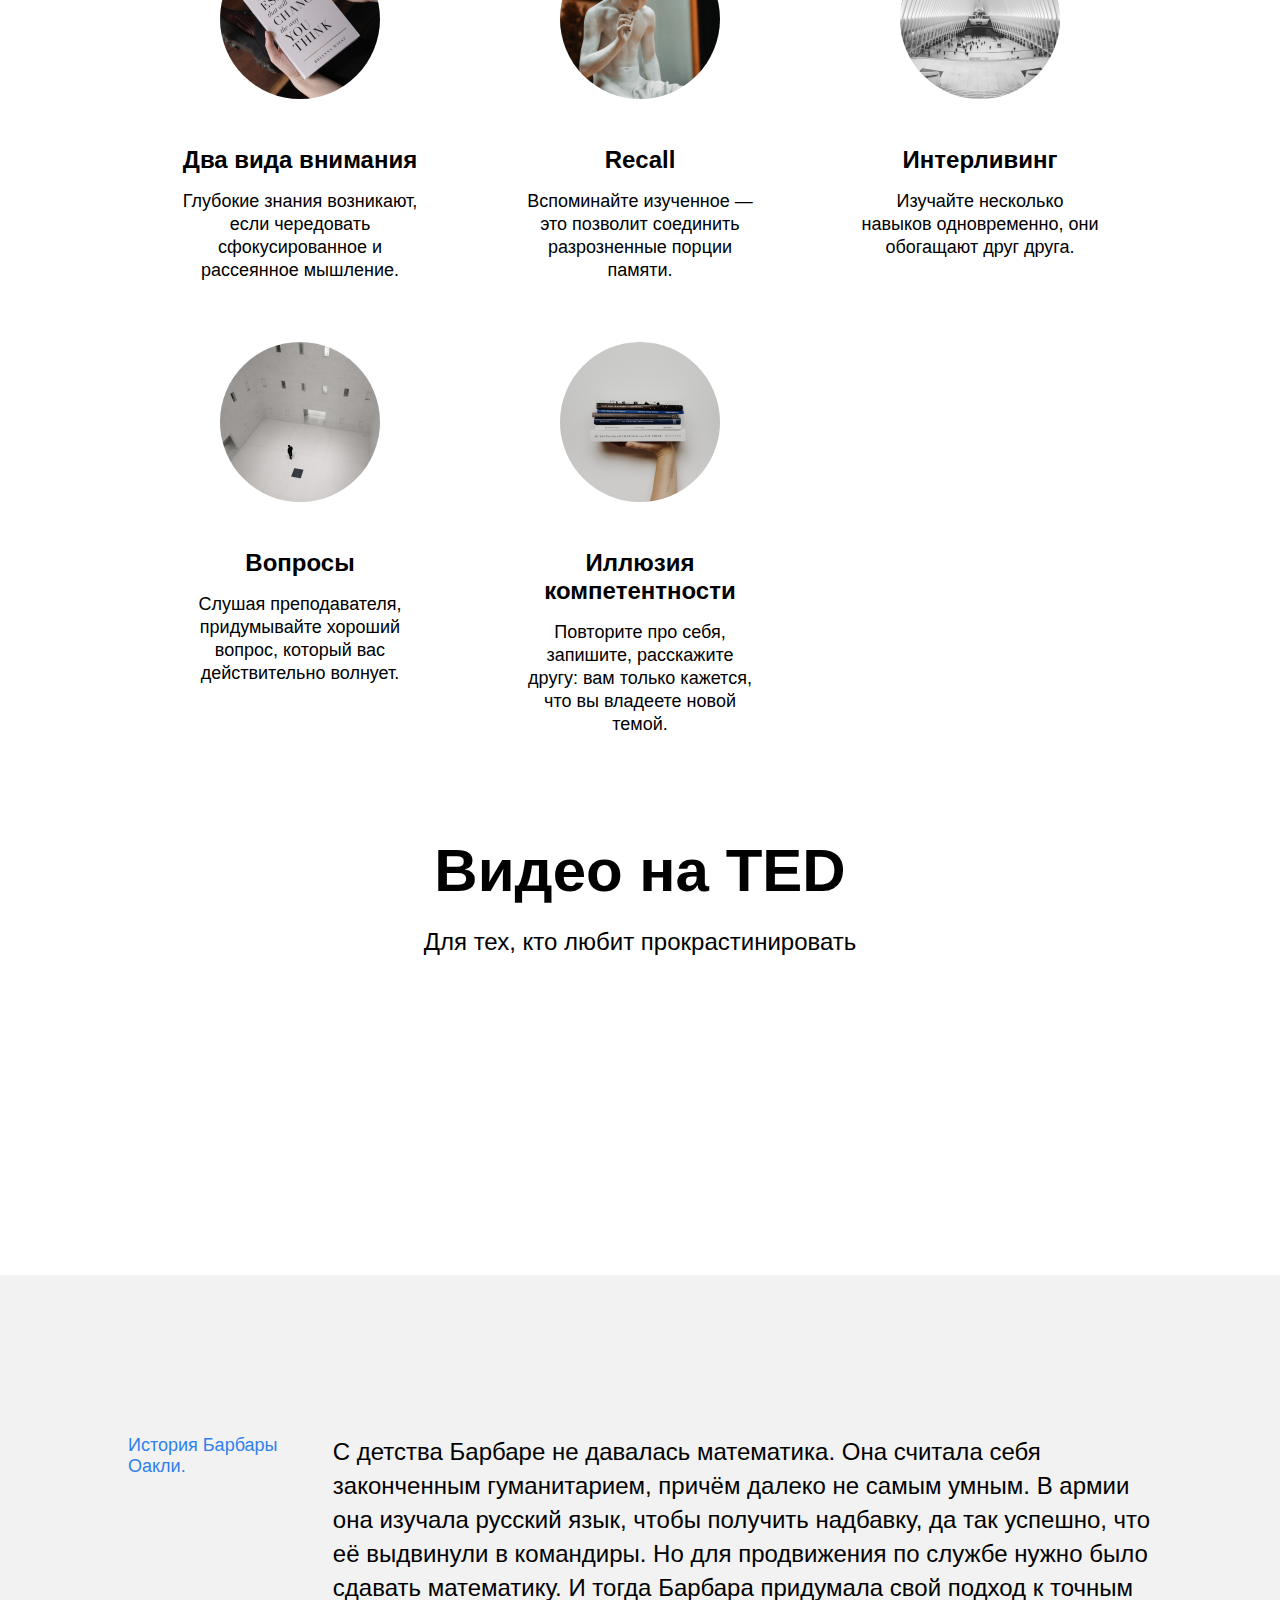
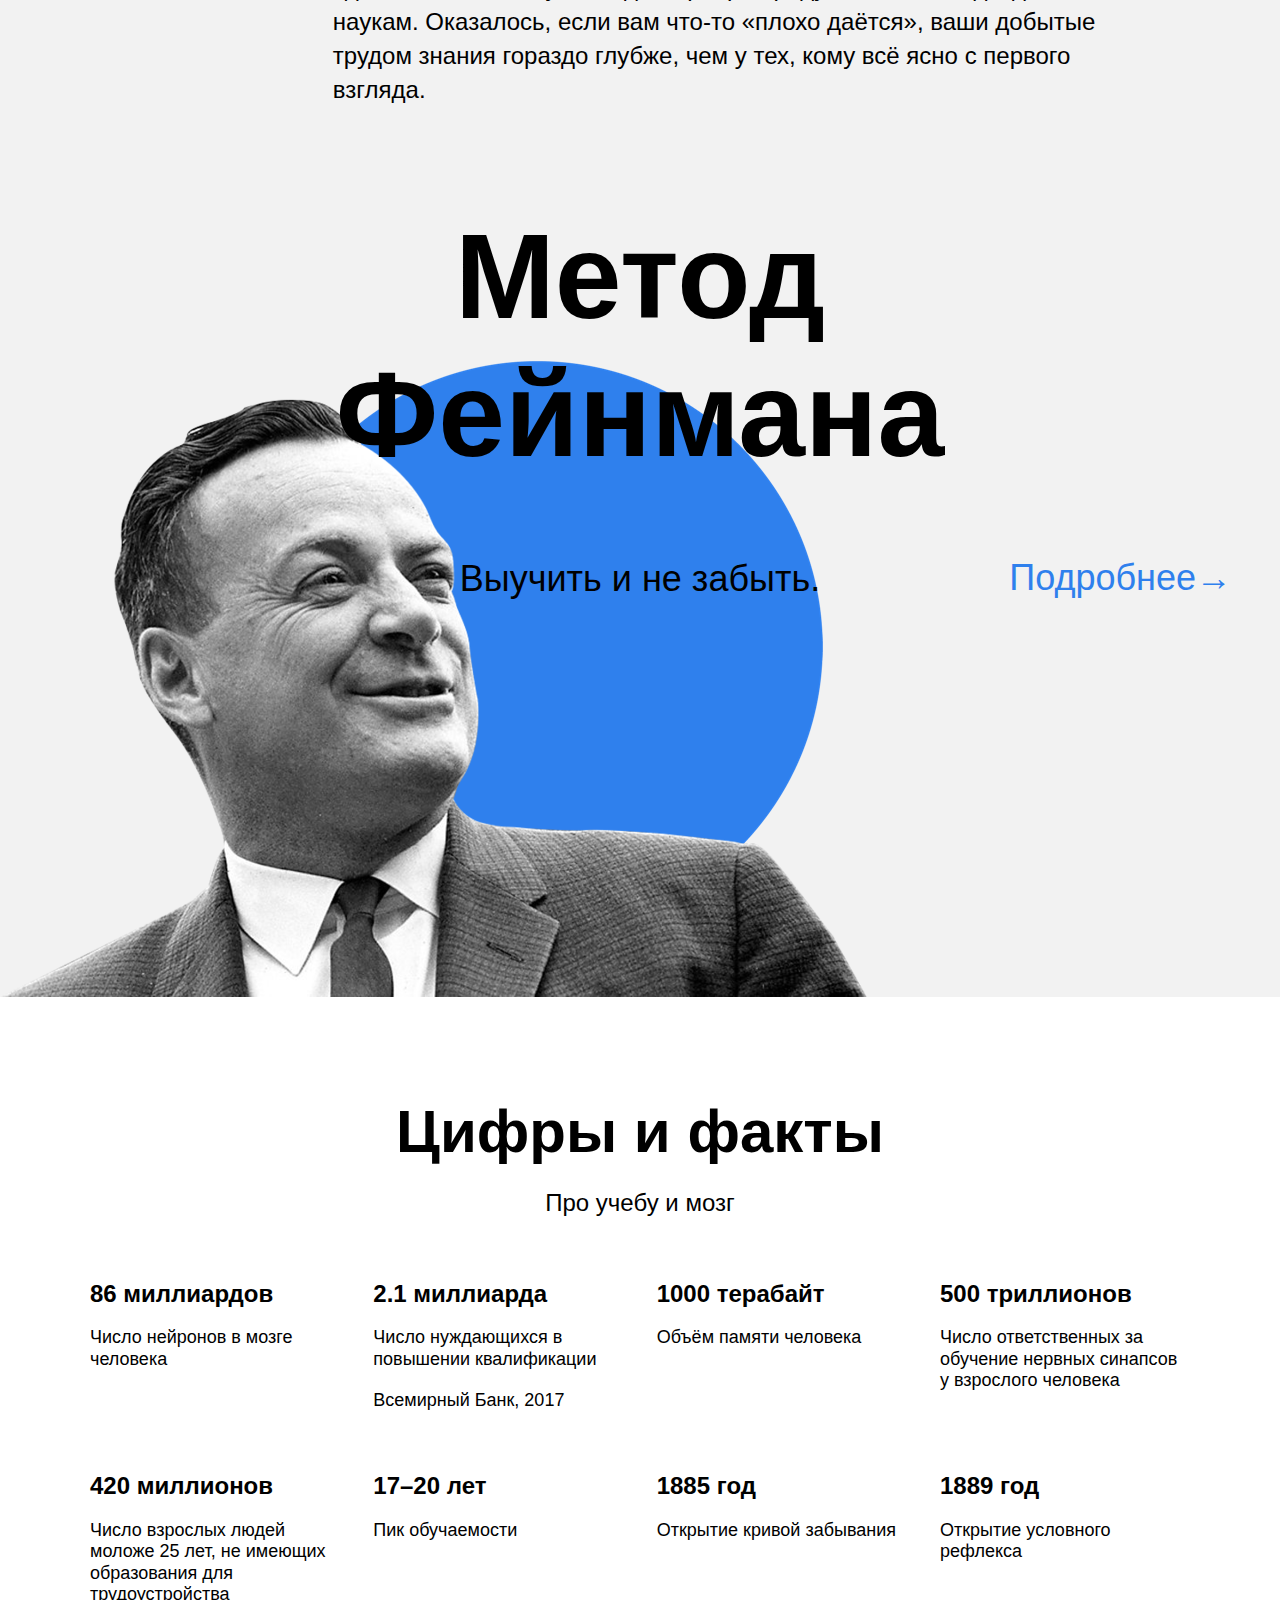
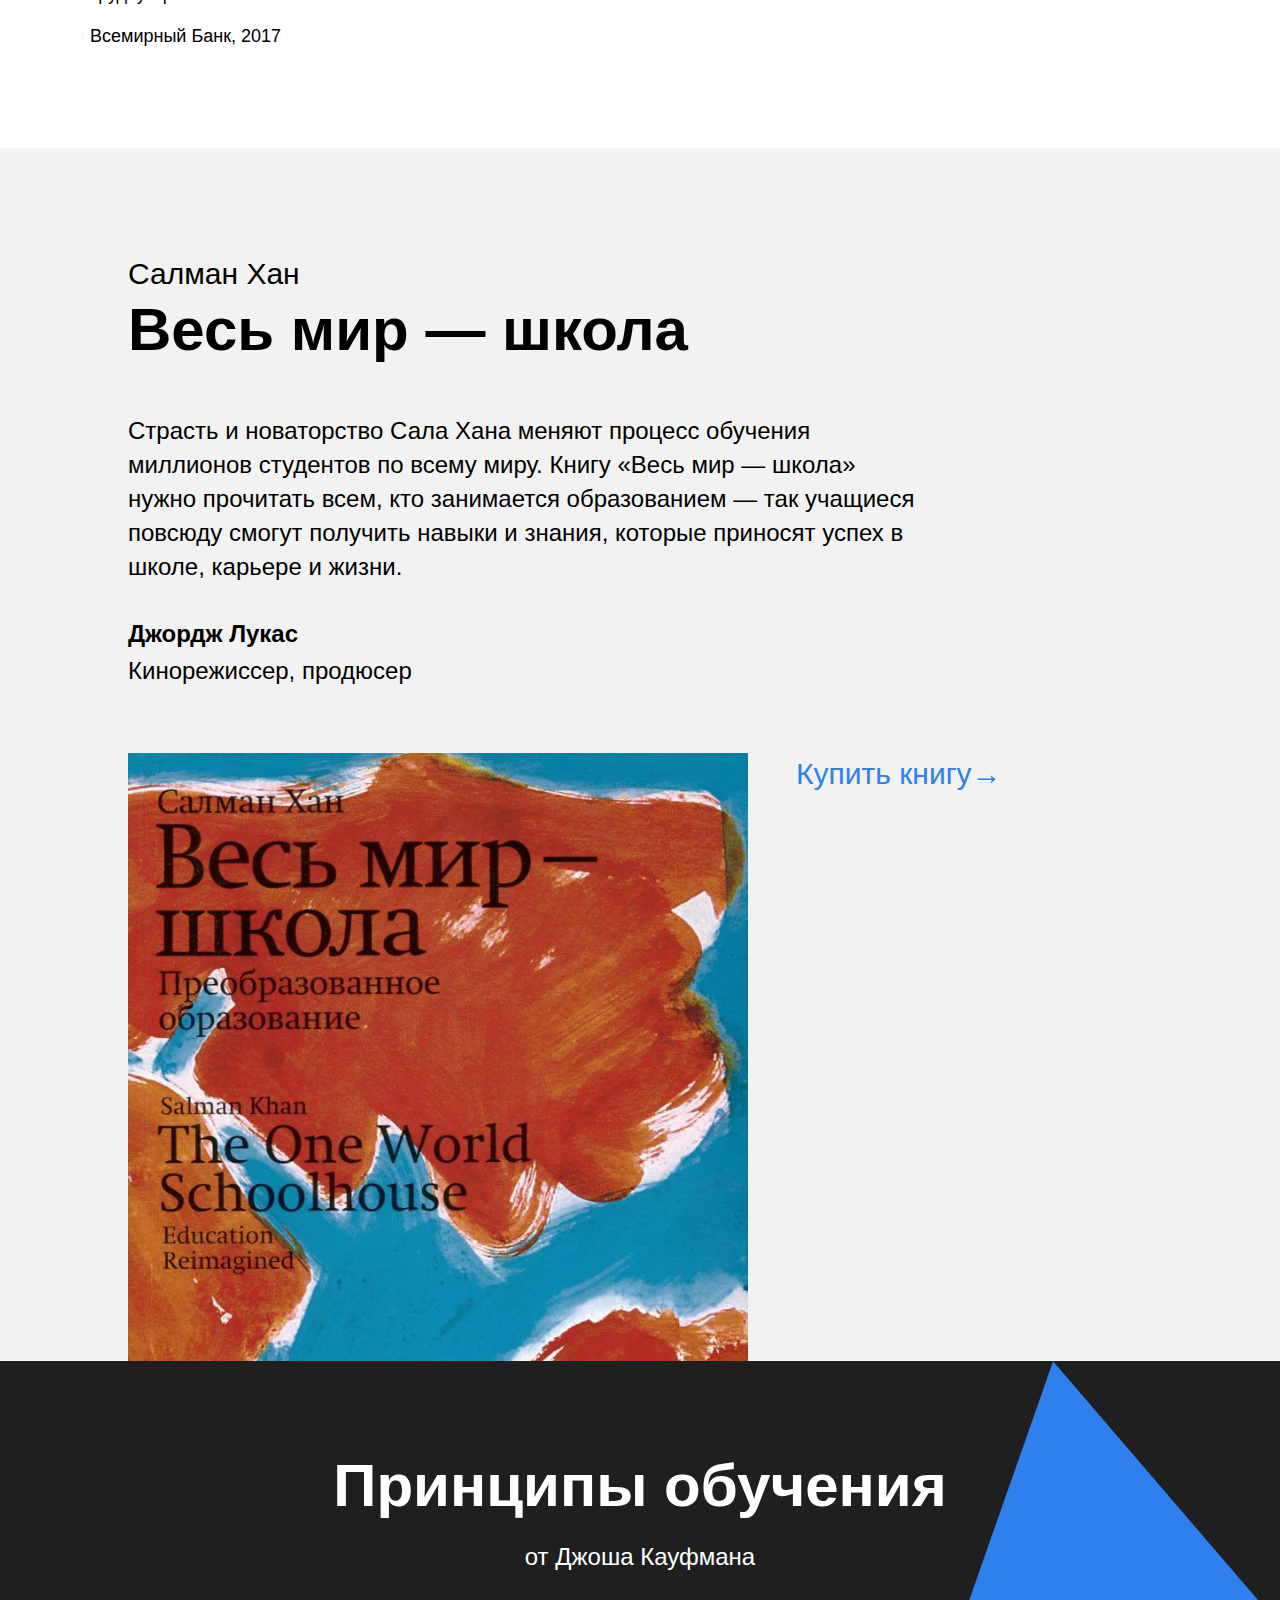
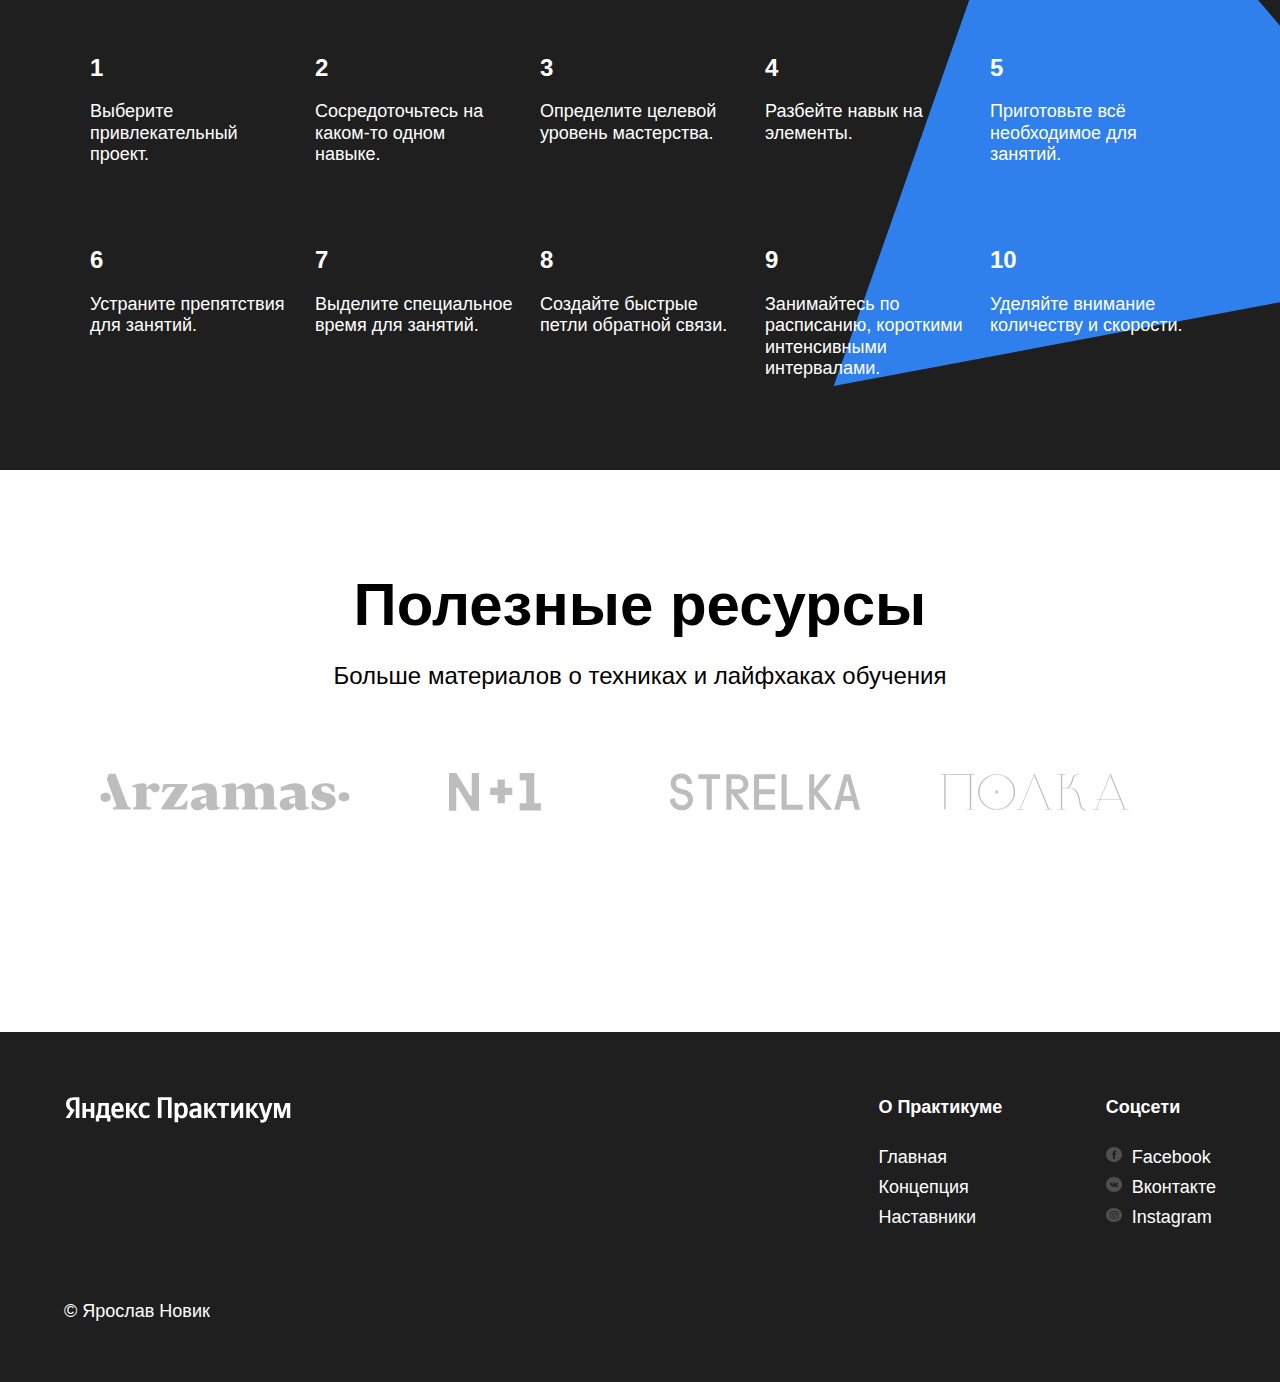
==== commit 3a76dbb1: "вторая итерация" ====
--- a/index.html
+++ b/index.html
@@ -6,28 +6,28 @@
   <meta name="subject" content="Как эффективней учиться">
   <meta name="description" content="Методы и принципы обучения">
   <title>Научиться учиться</title>
-  <link rel="stylesheet" href="index.css">
+  <link rel="stylesheet" href="./pages/index.css">
 </head>
   <body class="page">
 
     <header class="header">
-      <img class="logo logo_place_header" src="images/logo_place_header.svg" alt="Яндекс Практикум">
+      <img class="logo logo_place_header" src="./images/logo_place_header.svg" alt="Яндекс Практикум">
       <h1 class="header__title">Научиться учиться</h1>
       <p class="header__subtitle">Какие современные и эффективные подходы к обучению вы можете использовать в своей жизни?<a class="header__link" href="#"> Узнать&#8594;</a></p>
-      <img class="header__main-illustration" src="images/header-image.png" alt="Мальчик приходит из школы с двойкой.Его встречют мама и младший брат. Мама явно расстроена плохой учебой сына.">
+      <img class="header__main-illustration" src="./images/header-image.png" alt="Мальчик приходит из школы с двойкой.Его встречют мама и младший брат. Мама явно расстроена плохой учебой сына.">
       <div class="header__square-pic rotation"></div>
      </header>
 
     <main class="content">
 
-      <section class="discription">
+      <section class="description">
         <div class="two-columns">
-        <h2 class="two-columns__brief">Главные проблемы в обучении</h2>
-        <div class="two-columns__main-text">
-          <p class="two-columns__paragraph">Ни в школе, ни в институте нас не учат тому, как правильно изучать материал. Мы готовимся к экзаменам и учим билеты. Мы тренируемся решать однообразные задачи, чтобы лучше сдать тест, но часто в итоге это не дает нам реального знания. Зубрежка быстро выветривается и не приносит пользы.</p>
-          <p class="two-columns__paragraph"><span class="two-columns__span-accent">Вывод:</span> учиться тоже нужно уметь, но почему-то этому мало где учат. Что с этим делать?</p>
-          <p class="two-columns__paragraph">Конкретные техники и упражнения помогают изменить подход к обучению, сделать его эффективным и захватывающим. Эти же техники применяются на примере обучения в Практикуме.</p>
-        </div>
+          <h2 class="two-columns__brief">Главные проблемы в обучении</h2>
+          <div class="two-columns__main-text">
+            <p class="two-columns__paragraph">Ни в школе, ни в институте нас не учат тому, как правильно изучать материал. Мы готовимся к экзаменам и учим билеты. Мы тренируемся решать однообразные задачи, чтобы лучше сдать тест, но часто в итоге это не дает нам реального знания. Зубрежка быстро выветривается и не приносит пользы.</p>
+            <p class="two-columns__paragraph"><span class="two-columns__span-accent">Вывод:</span> учиться тоже нужно уметь, но почему-то этому мало где учат. Что с этим делать?</p>
+            <p class="two-columns__paragraph">Конкретные техники и упражнения помогают изменить подход к обучению, сделать его эффективным и захватывающим. Эти же техники применяются на примере обучения в Практикуме.</p>
+          </div>
         </div>
       </section>
 
@@ -36,29 +36,29 @@
         <p class="section-subtitle">Пять практик от Барбары Оакли</p>
         <ul class="cards">
           <li class="cards__item">
-            <img class="cards__image" src="images/cards-attention.png" alt="Руки держат книгу.На обложке написано: 101 эссэ которые изменят то как вы мыслити">
-            <h4 class="cards__title">Два вида внимания</h4>
-            <p class="cards__discription">Глубокие знания возникают, если чередовать сфокусированное и рассеянное мышление.</p>
-          </li>
-          <li class="cards__item">
-            <img class="cards__image" src="images/cards-recall.png" alt="Скульптура думающего человека">
-            <h4 class="cards__title">Recall</h4>
-            <p class="cards__discription">Вспоминайте изученное — это позволит соединить разрозненные порции памяти.</p>
-          </li>
-          <li class="cards__item">
-            <img class="cards__image" src="images/cards-interliving.png" alt="Интерьер высого помещения. Стены формируются из множества тонких колонн. В помещении много людей">
-            <h4 class="cards__title">Интерливинг</h4>
-            <p class="cards__discription">Изучайте несколько навыков одновременно, они обогащают друг друга.</p>
-          </li>
-          <li class="cards__item">
-            <img class="cards__image" src="images/cards-question.png" alt="Интерьер высого буелого помещения с множеством узких окон. В середини стоит человек">
-            <h4 class="cards__title">Вопросы</h4>
-            <p class="cards__discription">Слушая преподавателя, придумывайте хороший вопрос, который вас действительно волнует.</p>
-          </li>
-          <li class="cards__item">
-            <img class="cards__image" src="images/cards-competence.png" alt="Рука держит стопку книг">
-            <h4 class="cards__title">Иллюзия компетентности</h4>
-            <p class="cards__discription">Повторите про себя, запишите, расскажите другу: вам только кажется, что вы владеете новой темой.</p>
+            <img class="cards__image" src="./images/cards-attention.png" alt="Руки держат книгу.На обложке написано: 101 эссэ которые изменят то как вы мыслити">
+            <h3 class="cards__title">Два вида внимания</h3>
+            <p class="cards__description">Глубокие знания возникают, если чередовать сфокусированное и рассеянное мышление.</p>
+          </li>
+          <li class="cards__item">
+            <img class="cards__image" src="./images/cards-recall.png" alt="Скульптура думающего человека">
+            <h3 class="cards__title">Recall</h3>
+            <p class="cards__description">Вспоминайте изученное — это позволит соединить разрозненные порции памяти.</p>
+          </li>
+          <li class="cards__item">
+            <img class="cards__image" src="./images/cards-interliving.png" alt="Интерьер высого помещения. Стены формируются из множества тонких колонн. В помещении много людей">
+            <h3 class="cards__title">Интерливинг</h3>
+            <p class="cards__description">Изучайте несколько навыков одновременно, они обогащают друг друга.</p>
+          </li>
+          <li class="cards__item">
+            <img class="cards__image" src="./images/cards-question.png" alt="Интерьер высого буелого помещения с множеством узких окон. В середини стоит человек">
+            <h3 class="cards__title">Вопросы</h3>
+            <p class="cards__description">Слушая преподавателя, придумывайте хороший вопрос, который вас действительно волнует.</p>
+          </li>
+          <li class="cards__item">
+            <img class="cards__image" src="./images/cards-competence.png" alt="Рука держит стопку книг">
+            <h3 class="cards__title">Иллюзия компетентности</h3>
+            <p class="cards__description">Повторите про себя, запишите, расскажите другу: вам только кажется, что вы владеете новой темой.</p>
           </li>
         </ul>
       </section>
@@ -67,17 +67,17 @@
         <h2 class="section-title">Видео нa TED</h2>
         <p class="section-subtitle">Для тех, кто любит прокрастинировать</p>
         <div class="video__iframes">
-        <iframe  src="https://www.youtube.com/embed/5MgBikgcWnY?controls=0"  allowfullscreen class="video__iframe"></iframe>
-        <iframe  src="https://www.youtube.com/embed/arj7oStGLkU?controls=0&modestbranding=1"  allowfullscreen class="video__iframe"></iframe>
+          <iframe  src="https://www.youtube.com/embed/5MgBikgcWnY?controls=0"  allowfullscreen class="video__iframe"></iframe>
+          <iframe  src="https://www.youtube.com/embed/arj7oStGLkU?controls=0&modestbranding=1"  allowfullscreen class="video__iframe"></iframe>
         </div>
       </section>
 
       <section class="oakley">
         <div class="two-columns">
-        <h2 class="two-columns__brief">История Барбары Оакли.</h2>
-        <div class="two-columns__main-text">
-          <p class="two-columns__paragraph">С детства Барбаре не давалась математика. Она считала себя законченным гуманитарием, причём далеко не самым умным. В армии она изучала русский язык, чтобы получить надбавку, да так успешно, что её выдвинули в командиры. Но для продвижения по службе нужно было сдавать математику. И тогда Барбара придумала свой подход к точным наукам. Оказалось, если вам что-то «плохо даётся», ваши добытые трудом знания гораздо глубже, чем у тех, кому всё ясно с первого взгляда.</p>
-        </div>
+          <h2 class="two-columns__brief">История Барбары Оакли.</h2>
+          <div class="two-columns__main-text">
+            <p class="two-columns__paragraph">С детства Барбаре не давалась математика. Она считала себя законченным гуманитарием, причём далеко не самым умным. В армии она изучала русский язык, чтобы получить надбавку, да так успешно, что её выдвинули в командиры. Но для продвижения по службе нужно было сдавать математику. И тогда Барбара придумала свой подход к точным наукам. Оказалось, если вам что-то «плохо даётся», ваши добытые трудом знания гораздо глубже, чем у тех, кому всё ясно с первого взгляда.</p>
+          </div>
         </div>
       </section>
 
@@ -96,33 +96,33 @@
             <p class="table__text">Число нейронов в мозге человека</p>
           </li>
           <li class="table__cell">
-            <h4 class="table__heading">2.1 миллиарда</h4>
+            <h3 class="table__heading">2.1 миллиарда</h3>
             <p class="table__text">Число нуждающихся в повышении квалификации</p>
             <p class="table__text">Всемирный Банк, 2017</p>
           </li>
           <li class="table__cell">
-            <h4 class="table__heading">1000 терабайт</h4>
+            <h3 class="table__heading">1000 терабайт</h3>
             <p class="table__text">Объём памяти человека</p>
           </li>
           <li class="table__cell">
-            <h4 class="table__heading">500 триллионов</h4>
+            <h3 class="table__heading">500 триллионов</h3>
             <p class="table__text">Число ответственных за обучение нервных синапсов у взрослого человека</p>
           </li>
           <li class="table__cell">
-            <h4 class="table__heading">420 миллионов</h4>
+            <h3 class="table__heading">420 миллионов</h3>
             <p class="table__text">Число взрослых людей моложе 25 лет, не имеющих образования для трудоустройства</p>
             <p class="table__text">Всемирный Банк, 2017</p>
           </li>
           <li class="table__cell">
-            <h4 class="table__heading">17–20 лет</h4>
+            <h3 class="table__heading">17–20 лет</h3>
             <p class="table__text">Пик обучаемости</p>
           </li>
           <li class="table__cell">
-            <h4 class="table__heading">1885 год</h4>
+            <h3 class="table__heading">1885 год</h3>
             <p class="table__text">Открытие кривой забывания</p>
           </li>
           <li class="table__cell">
-            <h4 class="table__heading">1889 год</h4>
+            <h3 class="table__heading">1889 год</h3>
             <p class="table__text">Открытие условного рефлекса</p>
           </li>
         </ul>
@@ -137,7 +137,7 @@
           <p class="khan__quote-author">Джордж Лукас</p>
           <p class="khan__quote-author-subline">Кинорежиссер, продюсер</p>
           <div class="khan__book-container">
-            <img class="khan__book-pic" src="images/khan-book.jpg" alt="Обложка книги  Весь мир-школа">
+            <img class="khan__book-pic" src="./images/khan-book.jpg" alt="Обложка книги  Весь мир-школа">
             <a class="khan__buy-link" href="#">Купить книгу&#8594;</a>
           </div>
         </div>
@@ -145,7 +145,7 @@
 
       <section class="kaufman">
         <h2 class="section-title section-title_theme_dark">Принципы обучения</h2>
-        <h3 class="section-subtitle section-subtitle_theme_dark">от Джоша Кауфмана</h3>
+        <p class="section-subtitle section-subtitle_theme_dark">от Джоша Кауфмана</p>
         <ul class="table table_theme_dark">
           <li class="table__cell table__cell_theme_dark">
             <h4 class="table__heading table__heading_theme_dark">1</h4>
@@ -195,10 +195,10 @@
         <h2 class="section-title">Полезные ресурсы</h2>
         <p class="section-subtitle">Больше материалов о техниках и лайфхаках обучения</p>
         <ul class="resources__logo-zone">
-          <li><a class="resources__link" href="#"><img class="resources__logo" src="images/logo/resources-arzamas.svg" alt=""></a></li>
-          <li><a class="resources__link" href="#"><img class="resources__logo" src="images/logo/resources-n1.svg" alt=""></a></li>
-          <li><a class="resources__link" href="#"><img class="resources__logo" src="images/logo/resources-strelka.svg" alt=""></a></li>
-          <li><a class="resources__link" href="#"><img class="resources__logo" src="images/logo/resources-polka.svg" alt=""></a></li>
+          <li><a class="resources__link" href="#"><img class="resources__logo" src="./images/logo/resources-arzamas.svg" alt="Ресурс Арсамас"></a></li>
+          <li><a class="resources__link" href="#"><img class="resources__logo" src="./images/logo/resources-n1.svg" alt="Ресурс Н-1"></a></li>
+          <li><a class="resources__link" href="#"><img class="resources__logo" src="./images/logo/resources-strelka.svg" alt="Ресурс Стрелка"></a></li>
+          <li><a class="resources__link" href="#"><img class="resources__logo" src="./images/logo/resources-polka.svg" alt="Ресурс Полка"></a></li>
       </ul>
       </section>
     </main>
@@ -206,7 +206,7 @@
     <footer class="footer">
       <div class="footer__columns">
         <div class="footer__column footer__column_content_copyright">
-          <img class="logo logo_place_footer" src="images/logo_place_footer.svg" alt="Яндекс Практикум">
+          <img class="logo logo_place_footer" src="./images/logo_place_footer.svg" alt="Яндекс Практикум">
           <p class="footer__author">&copy; Ярослав Новик</p>
         </div>
         <div class="footer__column footer__column_content_info">
@@ -220,9 +220,9 @@
         <div class="footer__column footer__column_content_social">
           <h4 class="footer__column-heading">Соцсети</h4>
           <ul class="footer__column-links">
-          <li><a class="footer__column-link" href="#"><img class="footer__column-social-icon" src="images/facebook_color_white.svg" alt="">Facebook</a></li>
-          <li><a class="footer__column-link" href="#"><img class="footer__column-social-icon" src="images/vk_color_white.svg" alt="">Вконтакте</a></li>
-          <li><a class="footer__column-link" href="#"><img class="footer__column-social-icon" src="images/instagram_color_white.svg" alt="">Instagram</a></li>
+            <li><a class="footer__column-link" href="#"><img class="footer__social-icon" src="./images/facebook_color_white.svg" alt="Логотип Фэйсбук">Facebook</a></li>
+            <li><a class="footer__column-link" href="#"><img class="footer__social-icon" src="./images/vk_color_white.svg" alt="Логотип Вконтакте">Вконтакте</a></li>
+            <li><a class="footer__column-link" href="#"><img class="footer__social-icon" src="./images/instagram_color_white.svg" alt="Логотип Инстаграм">Instagram</a></li>
           </ul>
         </div>
       </div>
--- a/pages/index.css
+++ b/pages/index.css
@@ -0,0 +1,73 @@
+@import url(../vendor/normalize.css);
+@import url(../blocks/page/page.css);
+@import url(../blocks/header/header.css);
+@import url(../blocks/logo/logo.css);
+@import url(../blocks/logo/_place/logo_place_header.css);
+@import url(../blocks/header/__title/header__title.css);
+@import url(../blocks/header/__subtitle/header__subtitle.css);
+@import url(../blocks/header/__link/header__link.css);
+@import url(../blocks/header/__main-illustration/header__main-illustration.css);
+@import url(../blocks/header/__square-pic/header__square-pic.css);
+@import url(../blocks/rotation/rotation.css);
+@import url(../blocks/content/content.css);
+@import url(../blocks/description/description.css);
+@import url(../blocks/two-columns/two-columns.css);
+@import url(../blocks/two-columns/__brief/two-columns__brief.css);
+@import url(../blocks/two-columns/__main-text/two-columns__main-text.css);
+@import url(../blocks/two-columns/__paragraph/two-columns__paragraph.css);
+@import url(../blocks/two-columns/__span-accent/two-columns__span-accent.css);
+@import url(../blocks/techniques/techniques.css);
+@import url(../blocks/cards/cards.css);
+@import url(../blocks/cards/__item/cards__item.css);
+@import url(../blocks/cards/__image/cards__image.css);
+@import url(../blocks/cards/__title/cards__title.css);
+@import url(../blocks/cards/__description/cards__description.css);
+@import url(../blocks/video/video.css);
+@import url(../blocks/video/__iframe/video__iframe.css);
+@import url(../blocks/video/__iframes/video__iframes.css);
+@import url(../blocks/oakley/oakley.css);
+@import url(../blocks/feynman/feynman.css);
+@import url(../blocks/feynman/__title/feynman__title.css);
+@import url(../blocks/feynman/__subtitle/feynman__subtittle.css);
+@import url(../blocks/feynman/__link/feynman__link.css);
+@import url(../blocks/digits/digits.css);
+@import url(../blocks/section-title/section-title.css);
+@import url(../blocks/section-subtitle/section-subtitle.css);
+@import url(../blocks/table/table.css);
+@import url(../blocks/table/__cell/table__cell.css);
+@import url(../blocks/table/__heading/table__heading.css);
+@import url(../blocks/table/__text/table__text.css);
+@import url(../blocks/khan/khan.css);
+@import url(../blocks/khan/__container/khan__container.css);
+@import url(../blocks/khan/__author/khan__author.css);
+@import url(../blocks/khan/__title/khan__title.css);
+@import url(../blocks/khan/__quote/khan__quote.css);
+@import url(../blocks/khan/__quote-author/khan__quote-author.css);
+@import url(../blocks/khan/__quote-author-subline/khan__quote-author-subline.css);
+@import url(../blocks/khan/__book-container/khan__book-container.css);
+@import url(../blocks/khan/__book-pic/khan__book-pic.css);
+@import url(../blocks/khan/__buy-link/khan__buy-link.css);
+@import url(../blocks/kaufman/kaufman.css);
+@import url(../blocks/section-title/_theme/section-title_theme_dark.css);
+@import url(../blocks/section-subtitle/_theme/section-subtitle_theme_dark.css);
+@import url(../blocks/table/_theme/table_theme_dark.css);
+@import url(../blocks/table/__heading/_theme/table__heading_theme_dark.css);
+@import url(../blocks/table/__text/_theme/table__text_theme_dark.css);
+@import url(../blocks/table/__cell/_theme/table__cell_theme_dark.css);
+@import url(../blocks/kaufman/__triangle/kaufman__triangle.css);
+@import url(../blocks/resources/resources.css);
+@import url(../blocks/resources/__logo-zone/resources__logo-zone.css);
+@import url(../blocks/resources/__link/resources__link.css);
+@import url(../blocks/resources/__logo/resources__logo.css);
+@import url(../blocks/footer/footer.css);
+@import url(../blocks/footer/__columns/footer__columns.css);
+@import url(../blocks/footer/__column/footer__column.css);
+@import url(../blocks/footer/__column/_content/footer__column_content_copyright.css);
+@import url(../blocks/footer/__column/_content/footer__column_content_info.css);
+@import url(../blocks/footer/__column/_content/footer__column_content_social.css);
+@import url(../blocks/footer/__column-links/footer__column-links.css);
+@import url(../blocks/footer/__column-link/footer__column-link.css);
+@import url(../blocks/logo/_place/logo_place_footer.css);
+@import url(../blocks/footer/__author/footer__author.css);
+@import url(../blocks/footer/__column-heading/footer__column-heading.css);
+@import url(../blocks/footer/__social-icon/footer__social-icon.css);
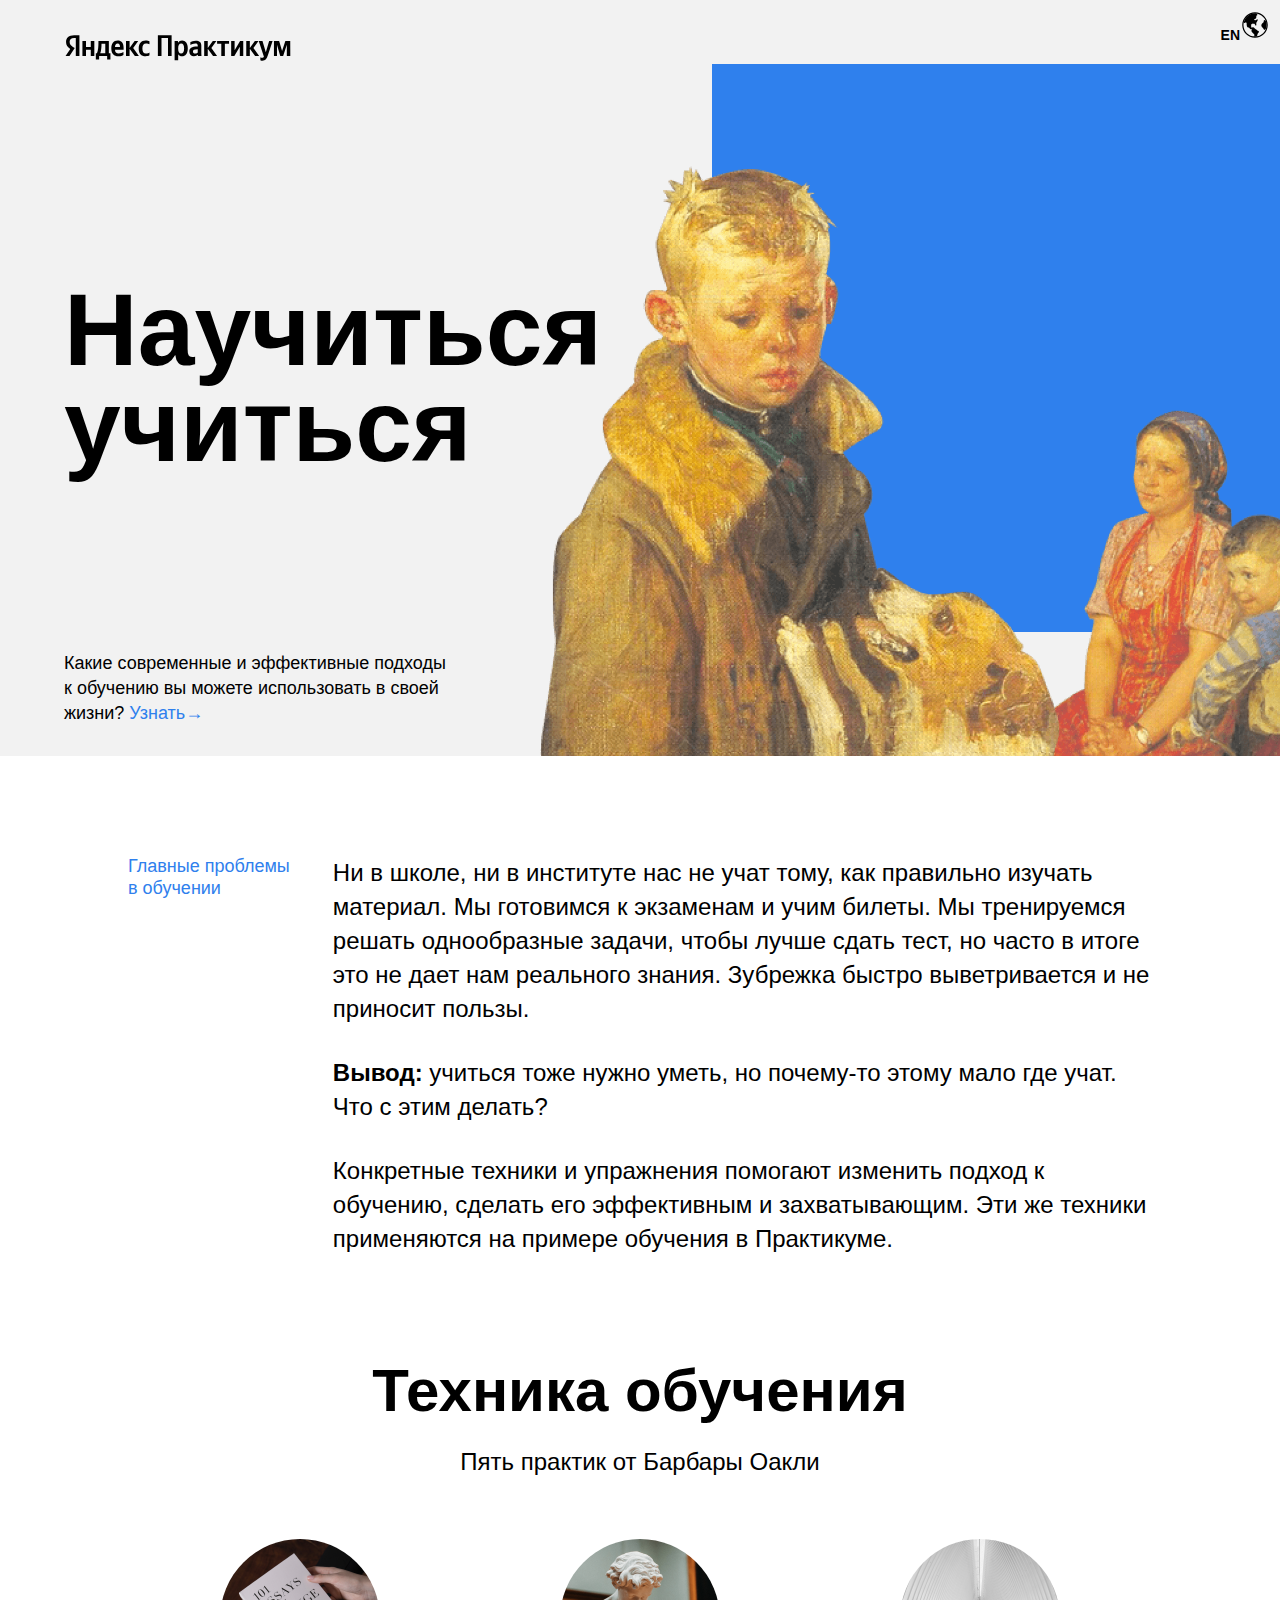
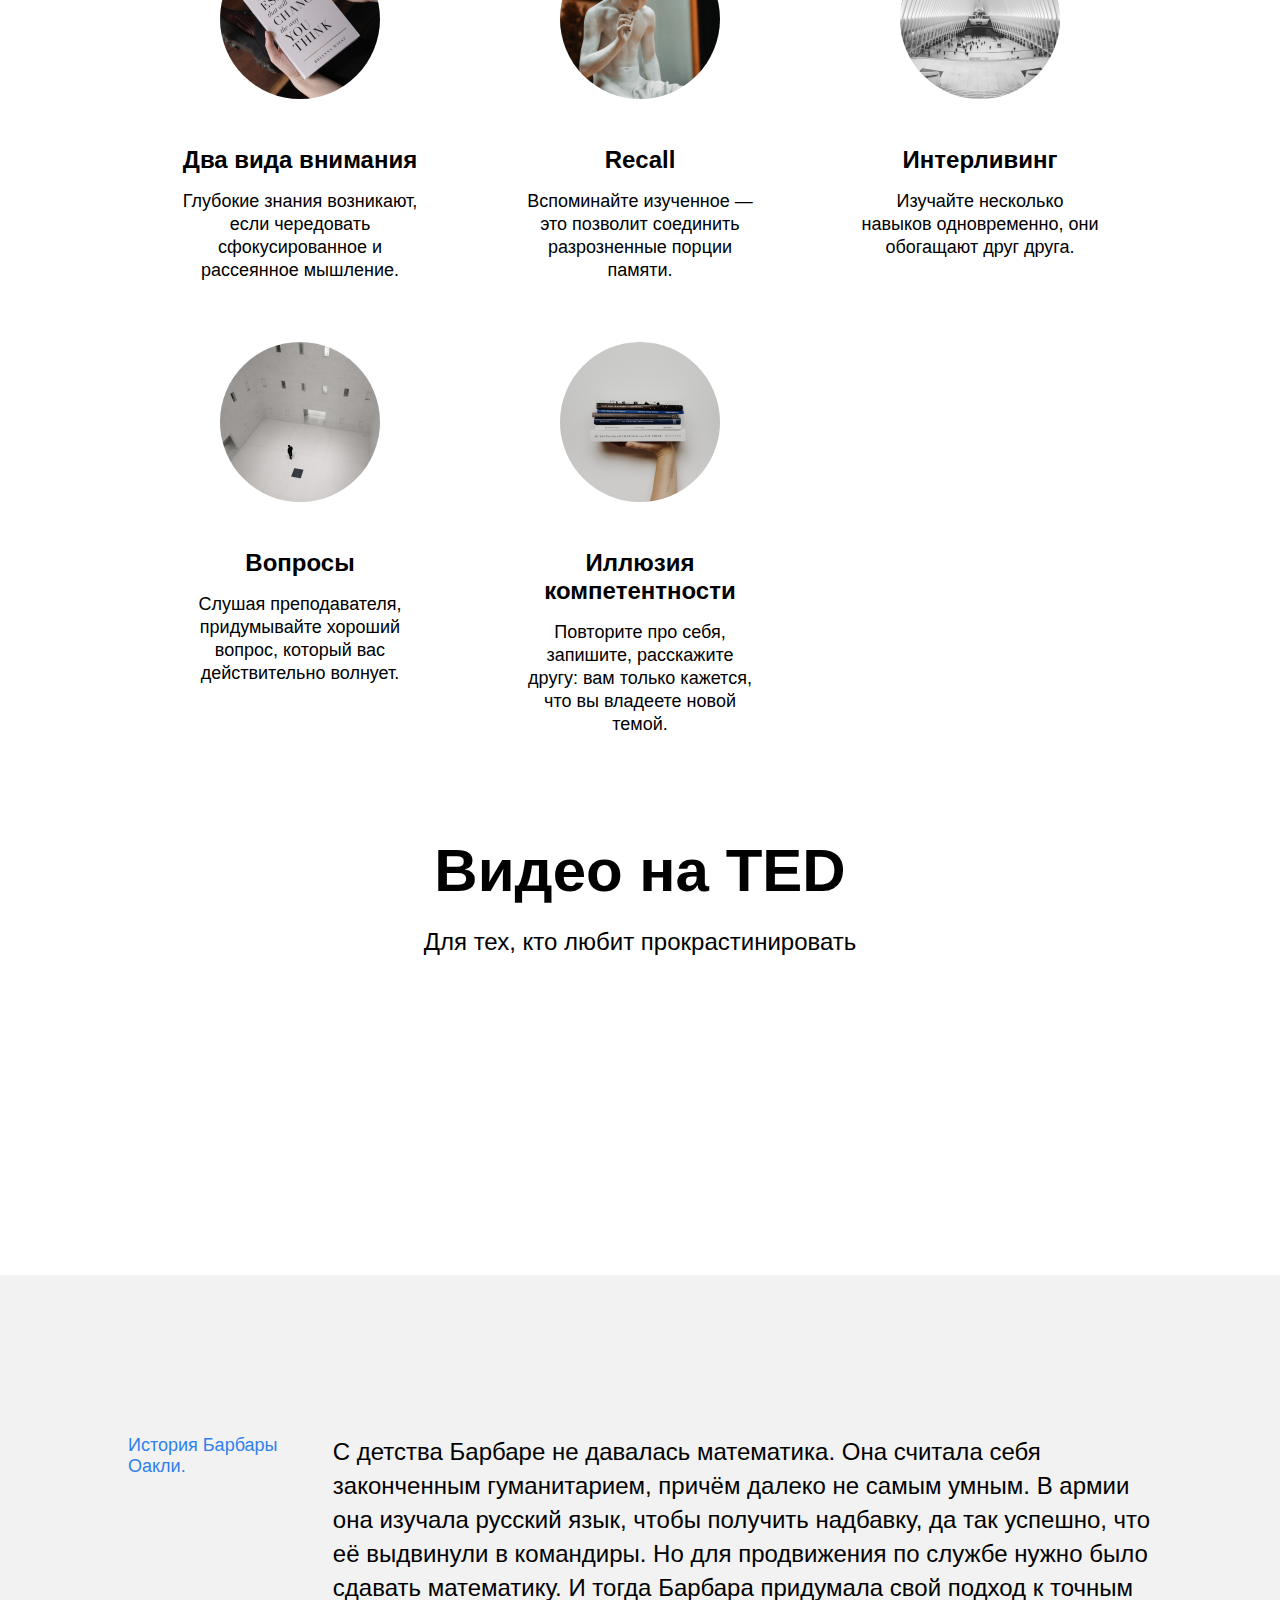
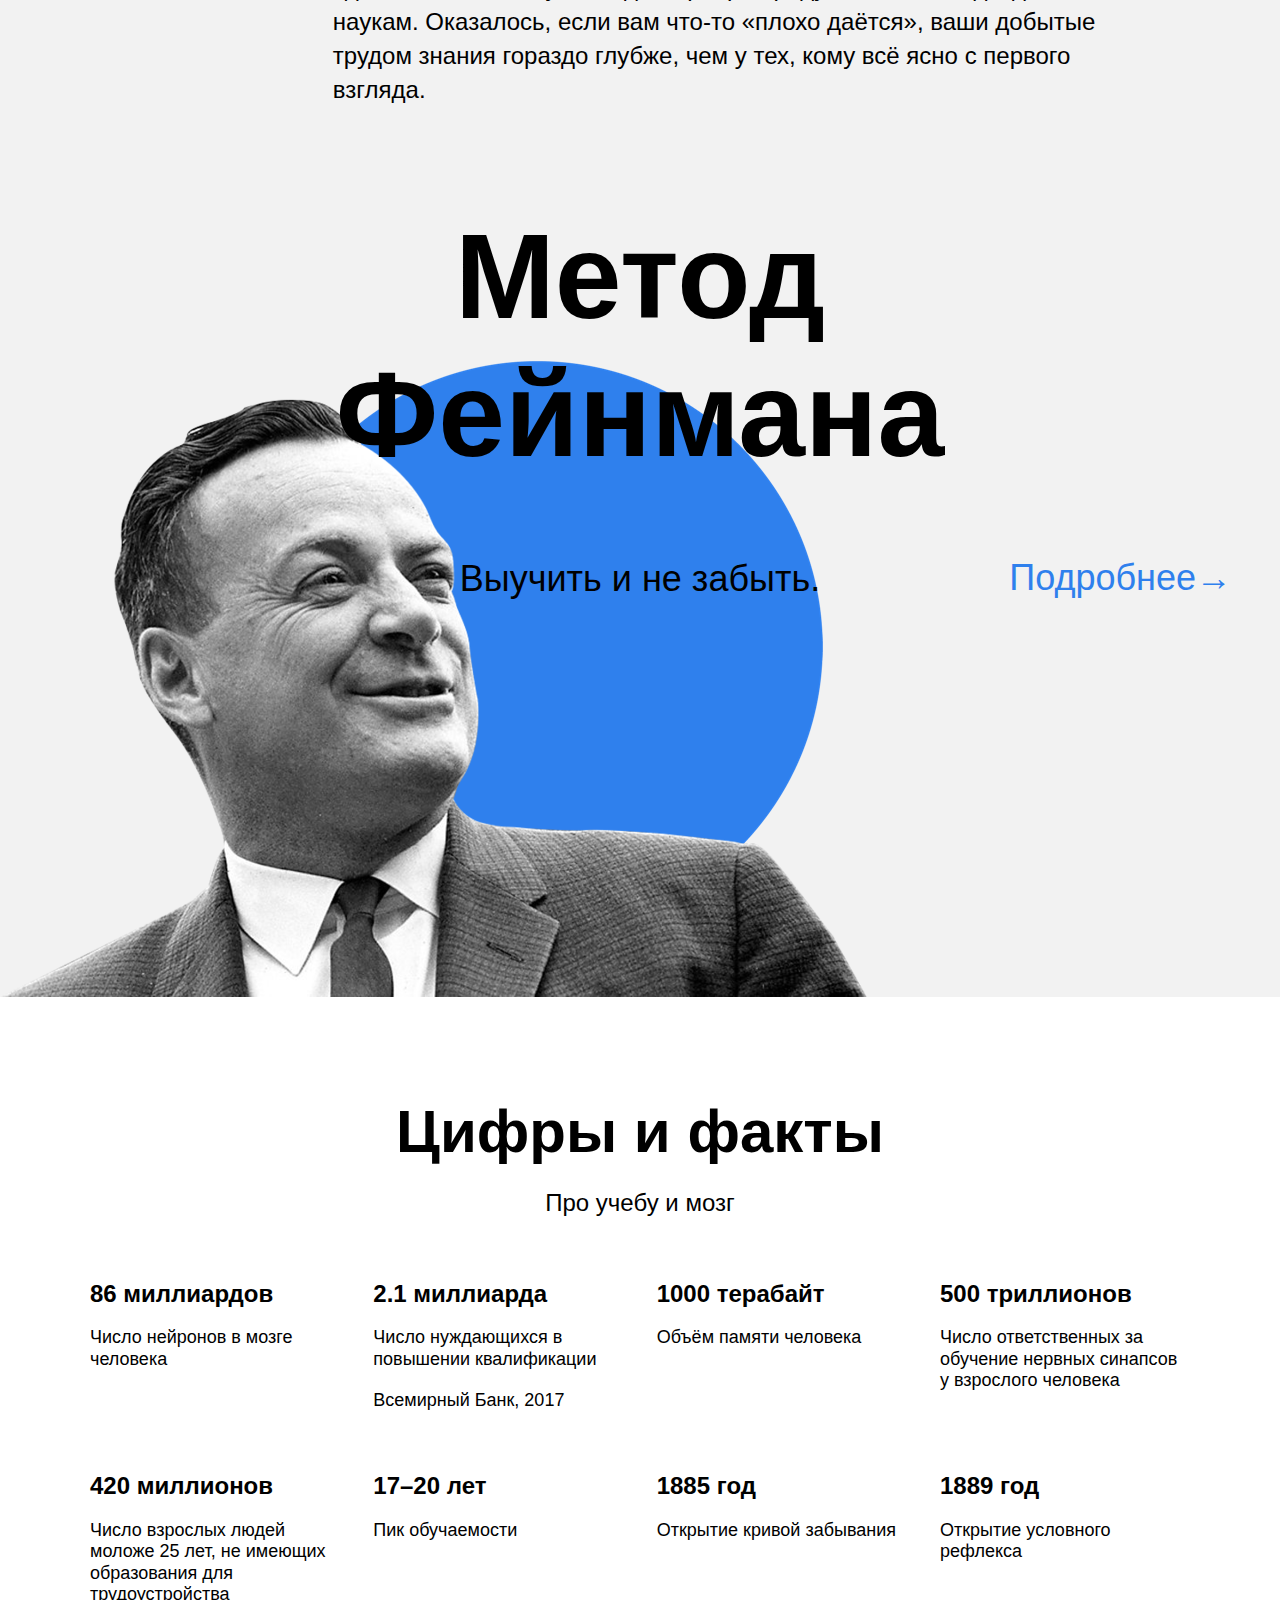
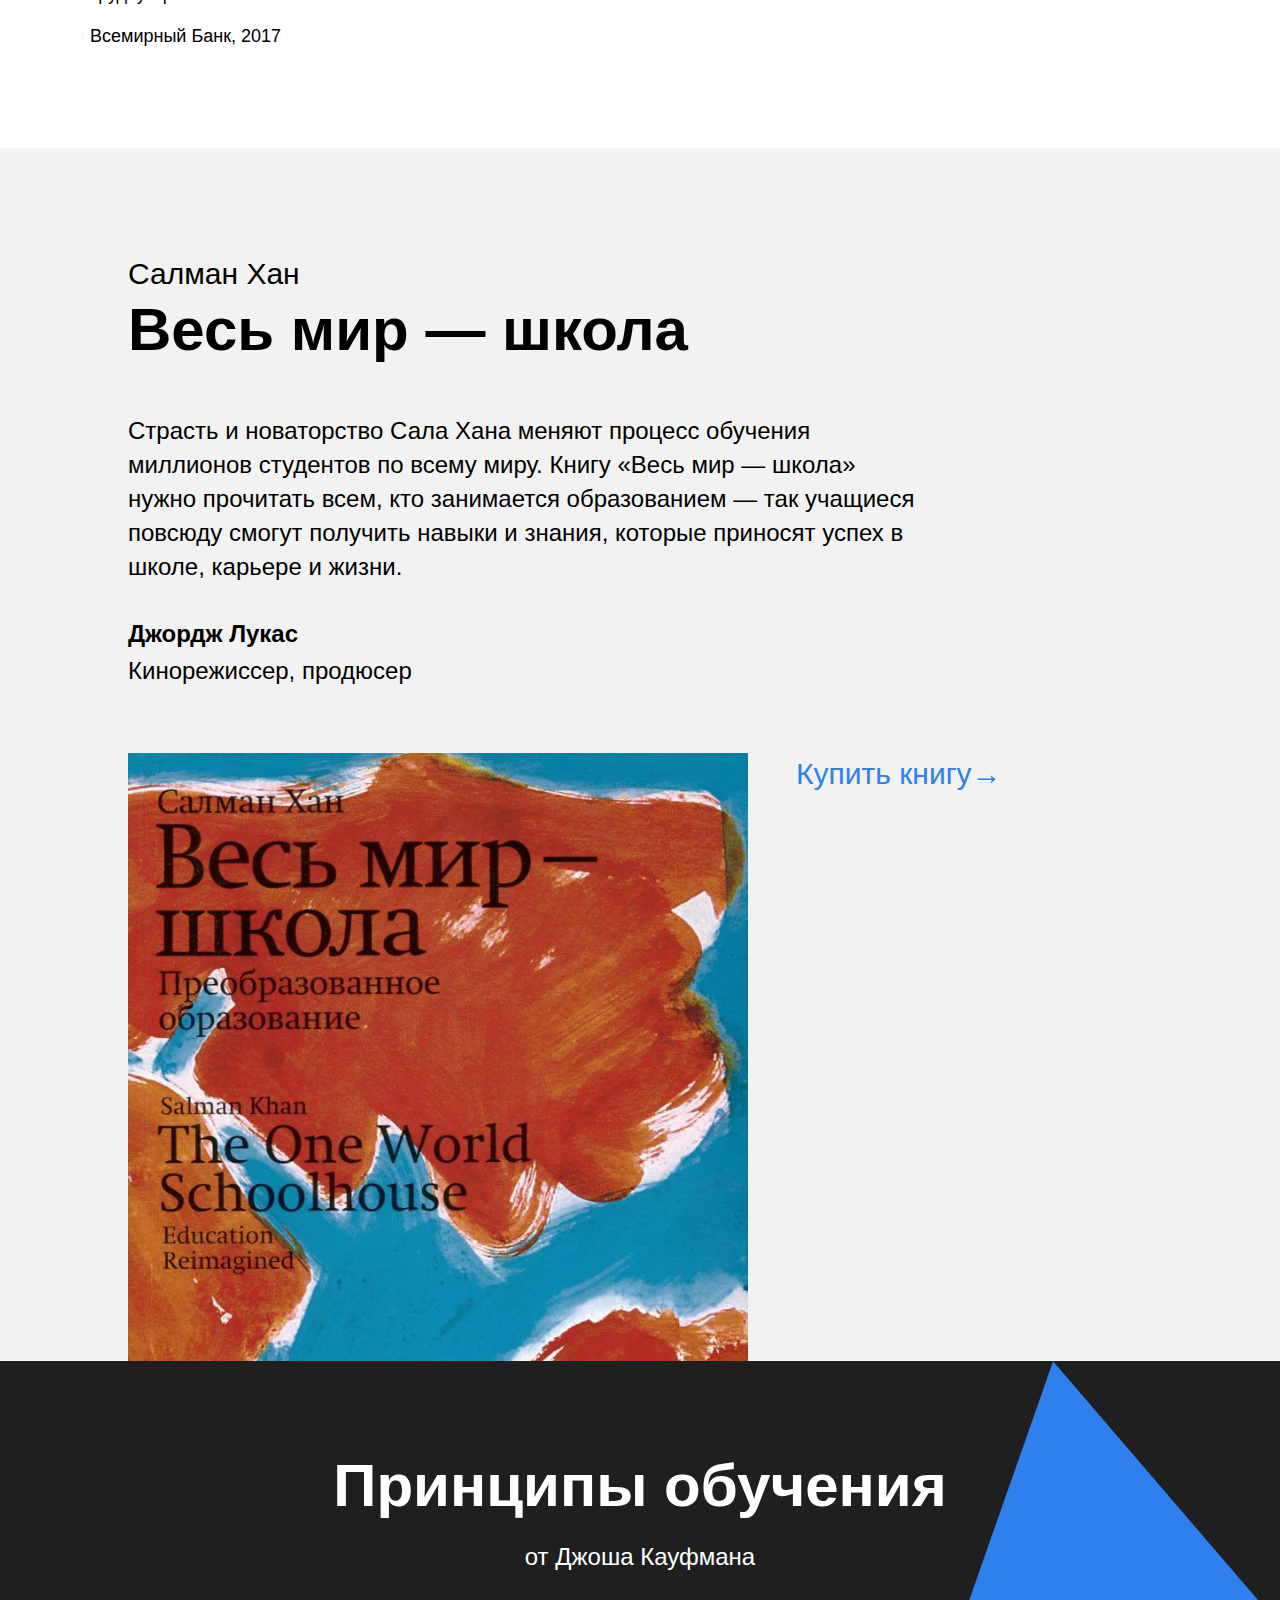
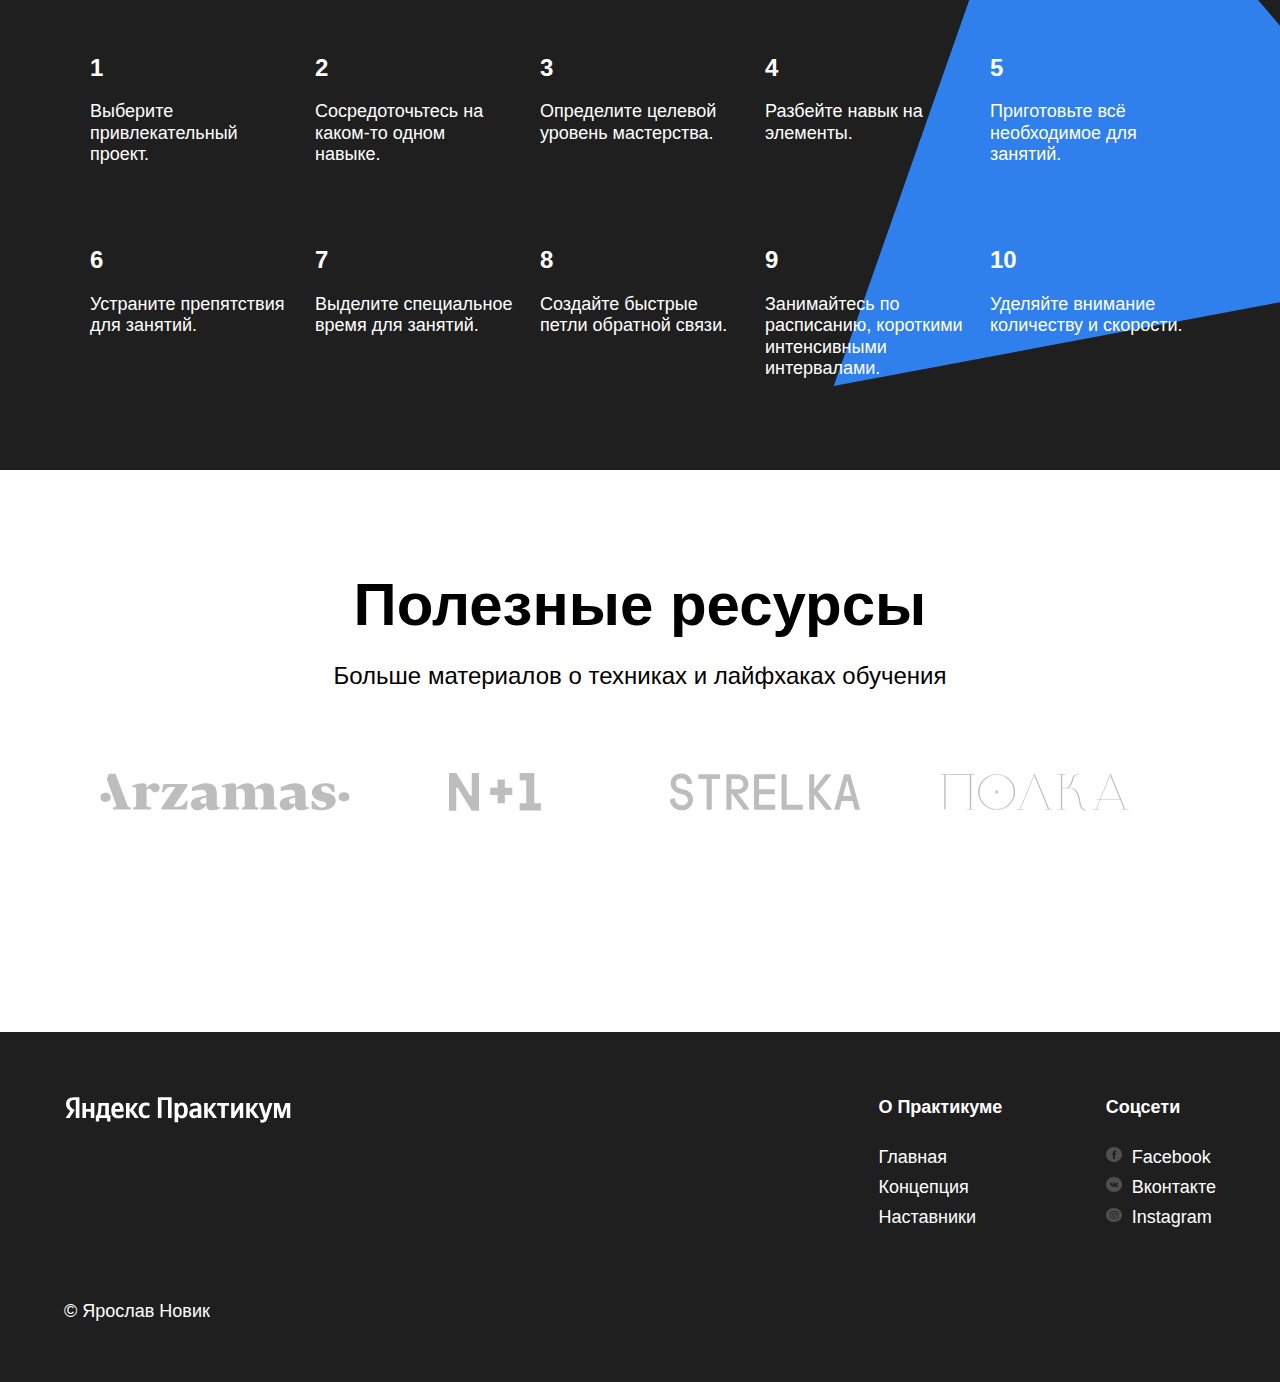
==== commit 8d19bf8b: "eng lang index added" ====
--- a/index.html
+++ b/index.html
@@ -12,10 +12,13 @@
 
     <header class="header">
       <img class="logo logo_place_header" src="./images/logo_place_header.svg" alt="Яндекс Практикум">
+
       <h1 class="header__title">Научиться учиться</h1>
       <p class="header__subtitle">Какие современные и эффективные подходы к обучению вы можете использовать в своей жизни?<a class="header__link" href="#"> Узнать&#8594;</a></p>
       <img class="header__main-illustration" src="./images/header-image.png" alt="Мальчик приходит из школы с двойкой.Его встречют мама и младший брат. Мама явно расстроена плохой учебой сына.">
+      <button class="header__lang-button" onclick="location.href='index-eng.html'">EN<img class="header__lang-image" src="./images/language-button.svg"></button>
       <div class="header__square-pic rotation"></div>
+
      </header>
 
     <main class="content">
@@ -92,7 +95,7 @@
         <p class="section-subtitle">Про учебу и мозг</p>
         <ul class="table">
           <li class="table__cell">
-            <h4 class="table__heading">86 миллиардов</h4>
+            <h3 class="table__heading">86 миллиардов</h3>
             <p class="table__text">Число нейронов в мозге человека</p>
           </li>
           <li class="table__cell">
@@ -148,43 +151,43 @@
         <p class="section-subtitle section-subtitle_theme_dark">от Джоша Кауфмана</p>
         <ul class="table table_theme_dark">
           <li class="table__cell table__cell_theme_dark">
-            <h4 class="table__heading table__heading_theme_dark">1</h4>
+            <h3 class="table__heading table__heading_theme_dark">1</h3>
             <p class="table__text table__text_theme_dark">Выберите привлекательный проект.</p>
           </li>
           <li class="table__cell table__cell_theme_dark">
-            <h4 class="table__heading table__heading_theme_dark">2</h4>
+            <h3 class="table__heading table__heading_theme_dark">2</h3>
             <p class="table__text table__text_theme_dark">Сосредоточьтесь на каком-то одном навыке.</p>
           </li>
           <li class="table__cell table__cell_theme_dark">
-            <h4 class="table__heading table__heading_theme_dark">3</h4>
+            <h3 class="table__heading table__heading_theme_dark">3</h3>
             <p class="table__text table__text_theme_dark">Определите целевой уровень мастерства.</p>
           </li>
           <li class="table__cell table__cell_theme_dark">
-            <h4 class="table__heading table__heading_theme_dark">4</h4>
+            <h3 class="table__heading table__heading_theme_dark">4</h3>
             <p class="table__text table__text_theme_dark">Разбейте навык на элементы.</p>
           </li>
           <li class="table__cell table__cell_theme_dark">
-            <h4 class="table__heading table__heading_theme_dark">5</h4>
+            <h3 class="table__heading table__heading_theme_dark">5</h3>
             <p class="table__text table__text_theme_dark">Приготовьте всё необходимое для занятий.</p>
           </li>
           <li class="table__cell table__cell_theme_dark">
-            <h4 class="table__heading table__heading_theme_dark">6</h4>
+            <h3 class="table__heading table__heading_theme_dark">6</h3>
             <p class="table__text table__text_theme_dark">Устраните препятствия для занятий.</p>
           </li>
           <li class="table__cell table__cell_theme_dark">
-            <h4 class="table__heading table__heading_theme_dark">7</h4>
+            <h3 class="table__heading table__heading_theme_dark">7</h3>
             <p class="table__text table__text_theme_dark">Выделите специальное время для занятий.</p>
           </li>
           <li class="table__cell table__cell_theme_dark">
-            <h4 class="table__heading table__heading_theme_dark">8</h4>
+            <h3 class="table__heading table__heading_theme_dark">8</h3>
             <p class="table__text table__text_theme_dark">Создайте быстрые петли обратной связи.</p>
           </li>
           <li class="table__cell table__cell_theme_dark">
-            <h4 class="table__heading table__heading_theme_dark">9</h4>
+            <h3 class="table__heading table__heading_theme_dark">9</h3>
             <p class="table__text table__text_theme_dark">Занимайтесь по расписанию, короткими интенсивными интервалами.</p>
           </li>
           <li class="table__cell table__cell_theme_dark">
-            <h4 class="table__heading table__heading_theme_dark">10</h4>
+            <h3 class="table__heading table__heading_theme_dark">10</h3>
             <p class="table__text table__text_theme_dark">Уделяйте внимание количеству и скорости.</p>
           </li>
         </ul>
@@ -226,6 +229,6 @@
           </ul>
         </div>
       </div>
-      </footer>
+    </footer>
 </body>
 </html>
--- a/pages/index.css
+++ b/pages/index.css
@@ -8,6 +8,8 @@
 @import url(../blocks/header/__link/header__link.css);
 @import url(../blocks/header/__main-illustration/header__main-illustration.css);
 @import url(../blocks/header/__square-pic/header__square-pic.css);
+@import url(../blocks/header/__lang-button/header__lang-button.css);
+@import url(../blocks/header/__lang-image/header__lang-image.css);
 @import url(../blocks/rotation/rotation.css);
 @import url(../blocks/content/content.css);
 @import url(../blocks/description/description.css);
@@ -28,7 +30,7 @@
 @import url(../blocks/oakley/oakley.css);
 @import url(../blocks/feynman/feynman.css);
 @import url(../blocks/feynman/__title/feynman__title.css);
-@import url(../blocks/feynman/__subtitle/feynman__subtittle.css);
+@import url(../blocks/feynman/__subtitle/feynman__subtitle.css);
 @import url(../blocks/feynman/__link/feynman__link.css);
 @import url(../blocks/digits/digits.css);
 @import url(../blocks/section-title/section-title.css);
